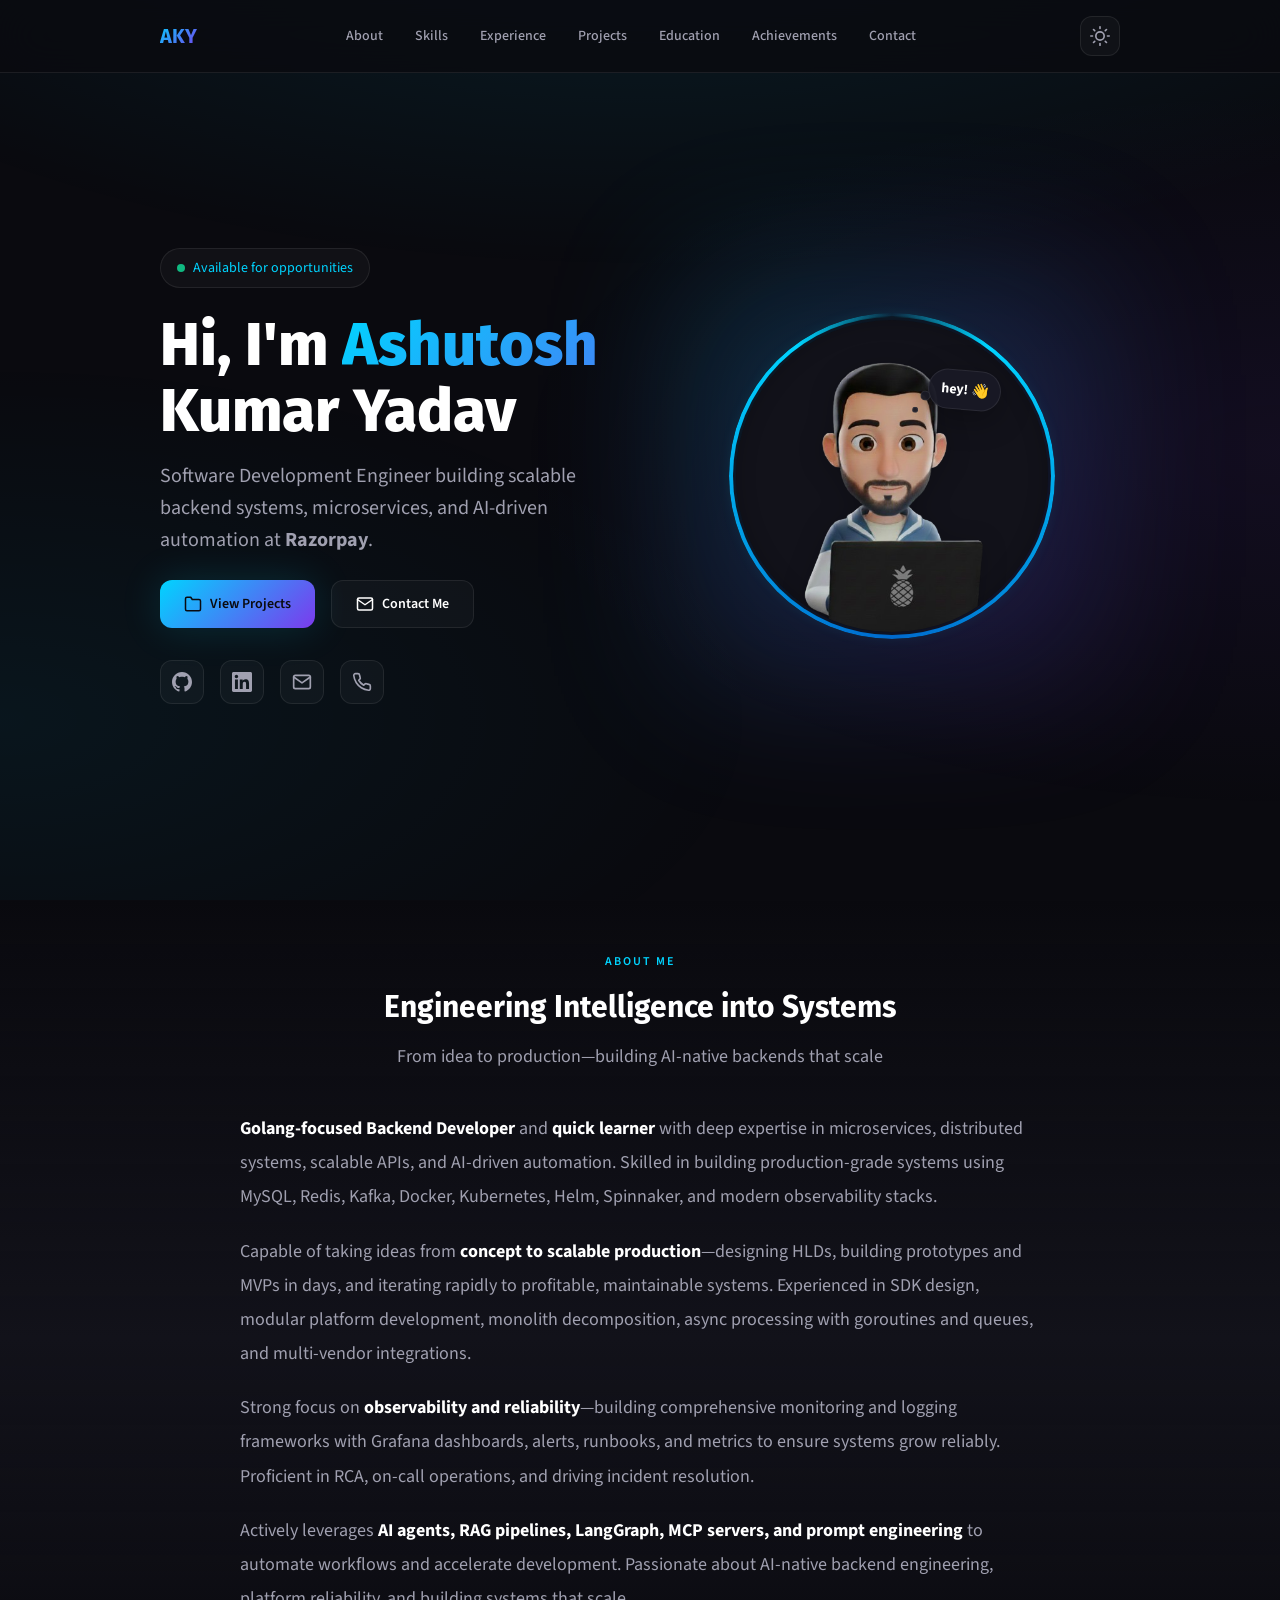
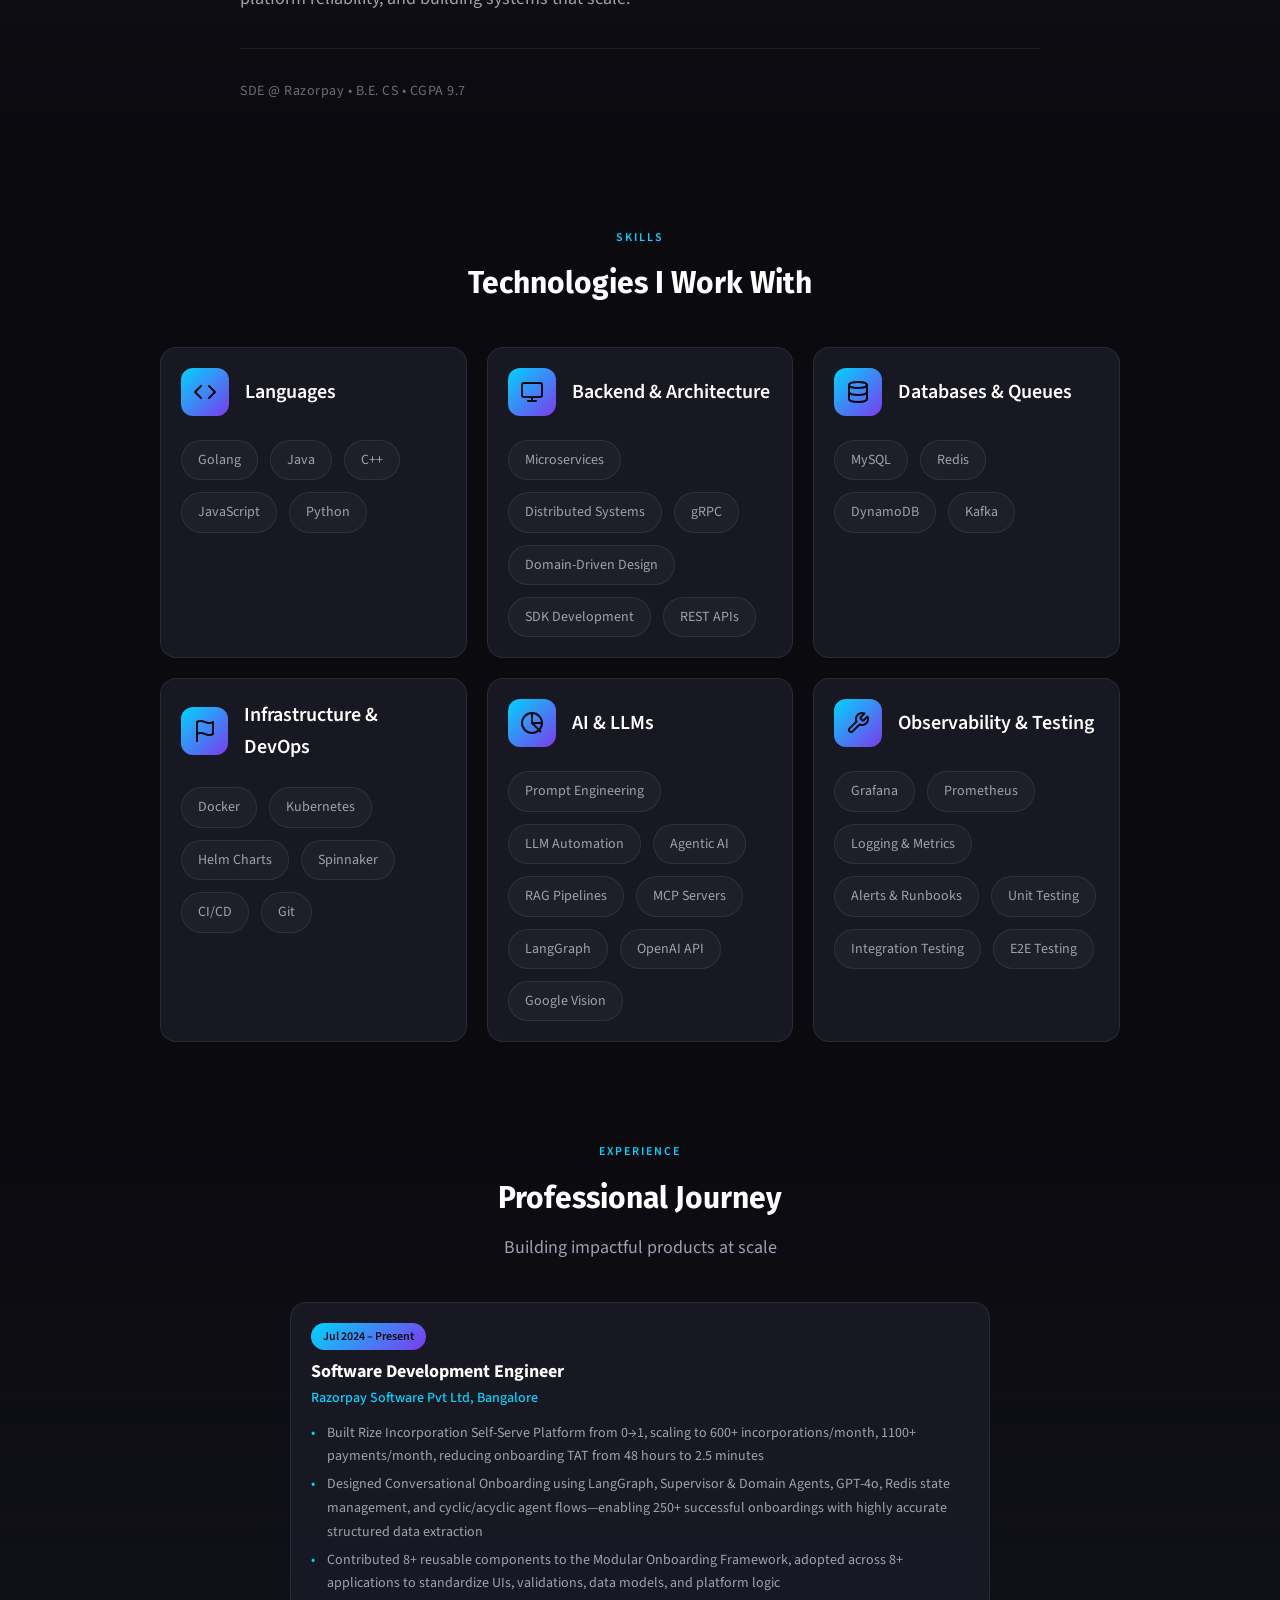
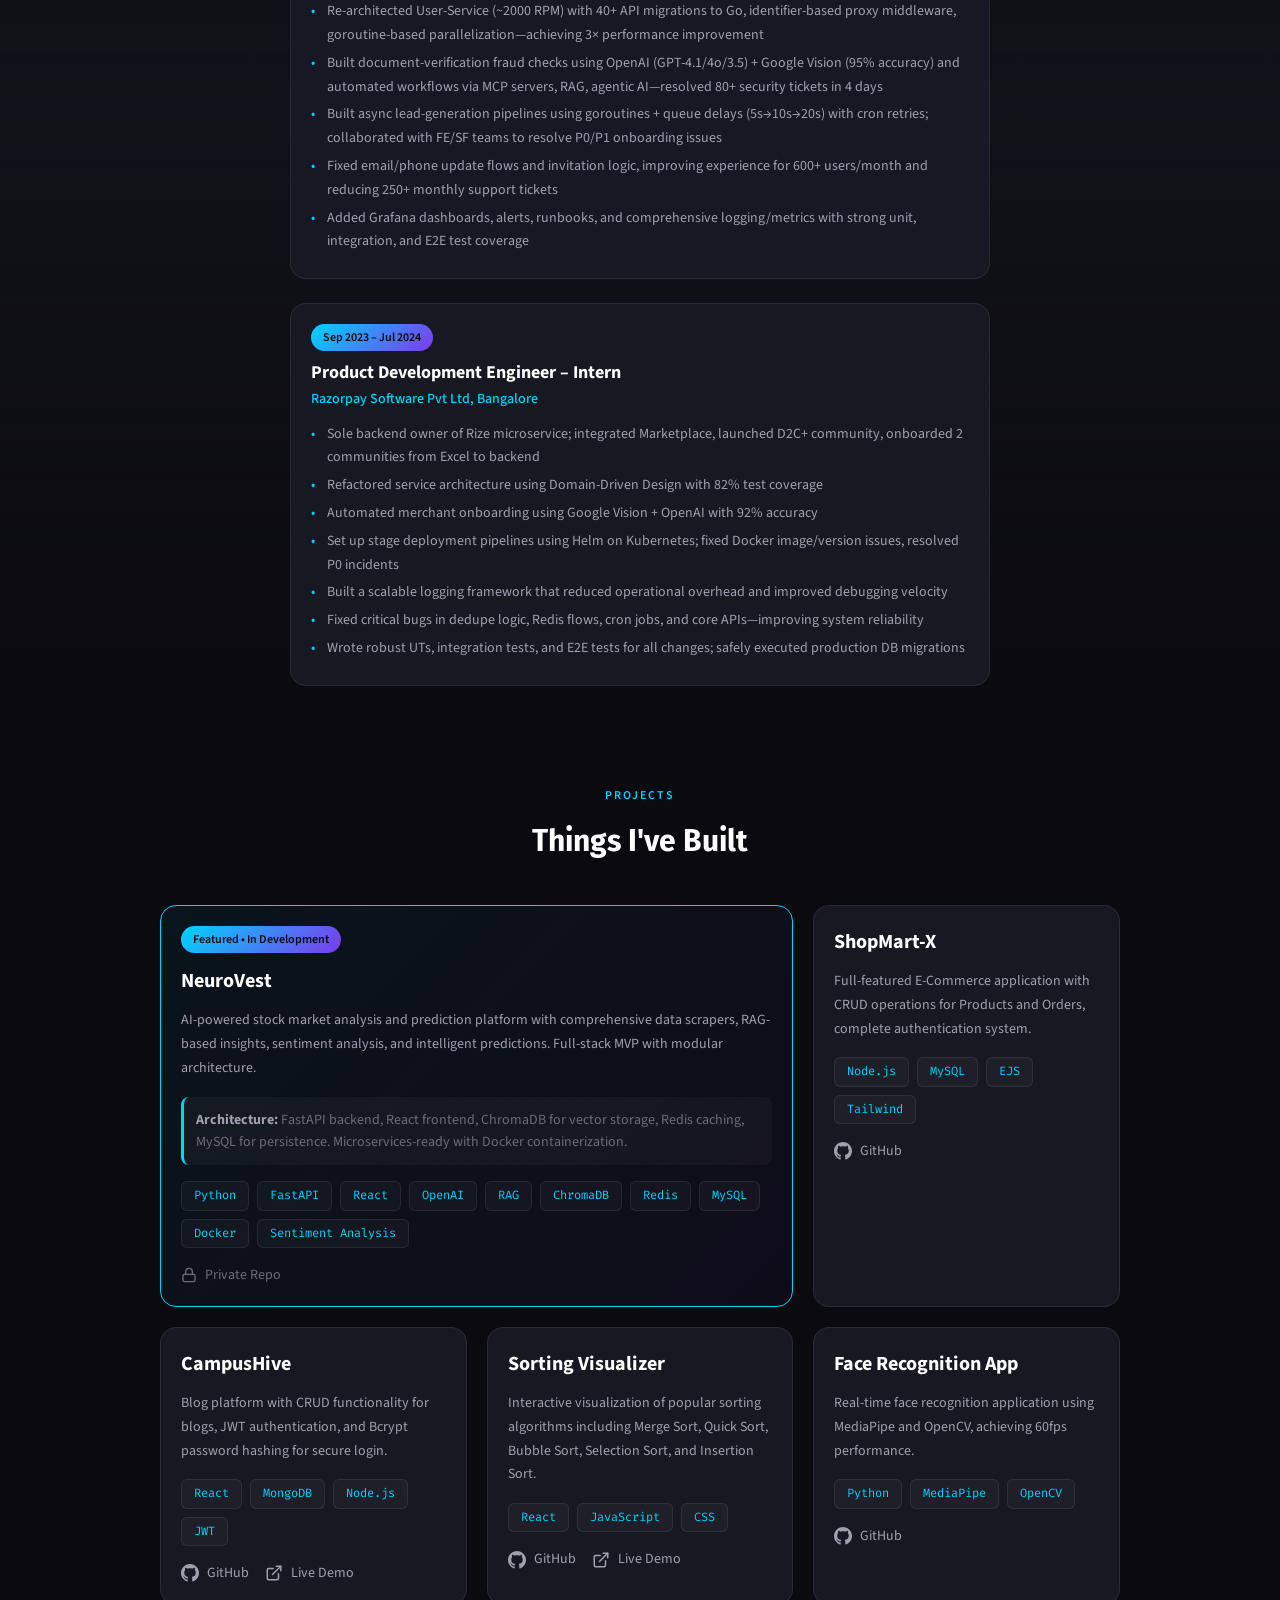
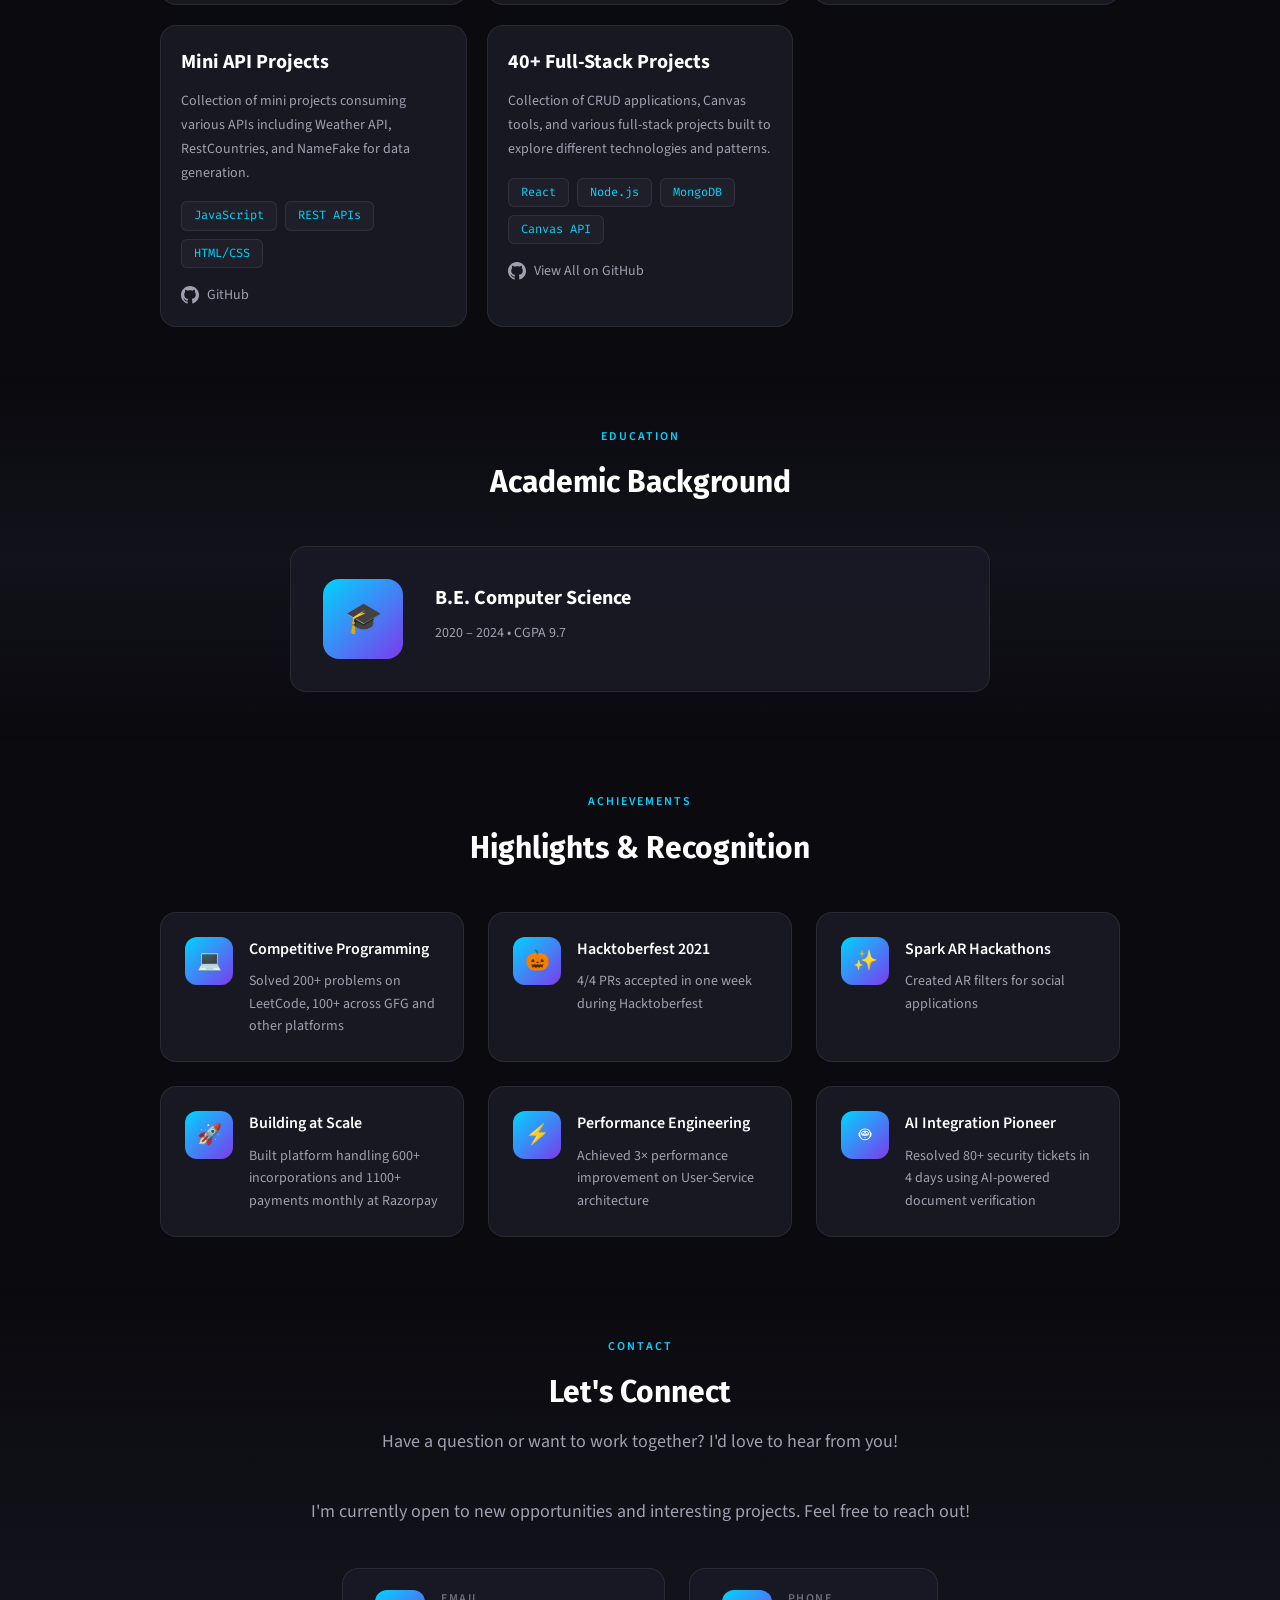
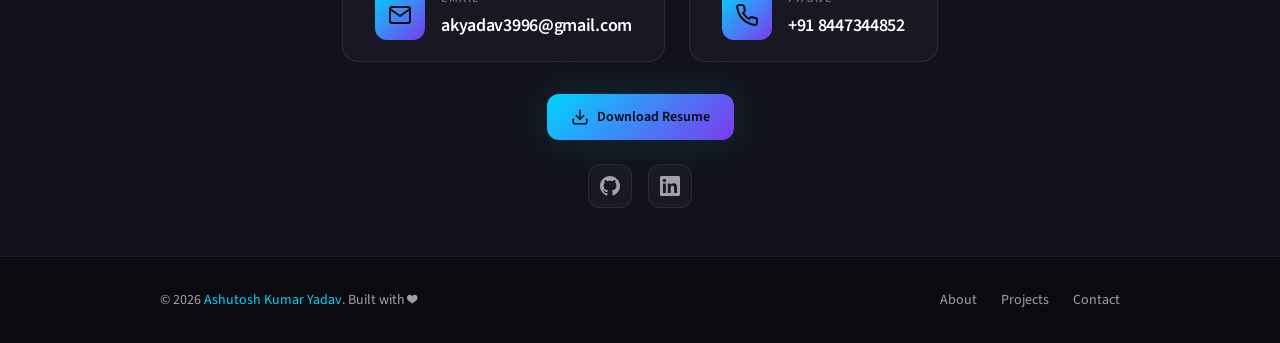
==== public/index.html @ 2adf72d9 "feat: update index.html with improved content and SEO" ====
<!DOCTYPE html>
<html lang="en">

<head>
  <!-- Google Analytics -->
  <script async src="https://www.googletagmanager.com/gtag/js?id=G-9DFD12T1WW"></script>
  <script>
    window.dataLayer = window.dataLayer || [];
    function gtag() { dataLayer.push(arguments); }
    gtag('js', new Date());
    gtag('config', 'G-9DFD12T1WW');
  </script>

  <meta charset="UTF-8">
  <meta name="viewport" content="width=device-width, initial-scale=1.0">

  <!-- Primary SEO -->
  <title>
    Ashutosh Kumar Yadav | Backend Engineer at Razorpay | Go, Distributed Systems, AI
  </title>

  <meta name="description" content="
    Ashutosh Kumar Yadav is a Backend Software Engineer at Razorpay, specializing in Go, distributed systems, Kafka,
    microservices, and AI-driven automation. View portfolio, experience, projects, and achievements.
  ">

  <meta name="author" content="Ashutosh Kumar Yadav">

  <!-- Canonical -->
  <link rel="canonical" href="https://ashutoshky.vercel.app/" />

  <!-- Open Graph -->
  <meta property="og:type" content="website">
  <meta property="og:title" content="Ashutosh Kumar Yadav | Backend Engineer at Razorpay">
  <meta property="og:description"
    content="Portfolio of Ashutosh Kumar Yadav — Backend Engineer at Razorpay working on Go, Kafka, distributed systems, and AI.">
  <meta property="og:url" content="https://ashutoshky.vercel.app/">
  <meta property="og:image" content="https://ashutoshky.vercel.app/assets/images/profile.png">

  <!-- Twitter -->
  <meta name="twitter:card" content="summary_large_image">
  <meta name="twitter:title" content="Ashutosh Kumar Yadav | Backend Engineer at Razorpay">
  <meta name="twitter:description"
    content="Go backend engineer at Razorpay building scalable distributed systems and AI-driven platforms.">
  <meta name="twitter:image" content="https://ashutoshky.vercel.app/assets/images/profile.png">

  <!-- Structured Data: Person -->
  <script type="application/ld+json">
  {
    "@context": "https://schema.org",
    "@type": "Person",
    "name": "Ashutosh Kumar Yadav",
    "url": "https://ashutoshky.vercel.app",
    "jobTitle": "Backend Software Engineer",
    "worksFor": {
      "@type": "Organization",
      "name": "Razorpay"
    },
    "sameAs": [
      "https://www.linkedin.com/in/ashutosh-kumar-yadav",
      "https://github.com/AshutoshKY"
    ]
  }
  </script>

  <!-- Fonts & Styles -->
  <link rel="preconnect" href="https://fonts.googleapis.com">
  <link rel="preconnect" href="https://fonts.gstatic.com" crossorigin>
  <link
    href="https://fonts.googleapis.com/css2?family=Fira+Sans:wght@400;500;600;700&family=Source+Sans+Pro:wght@400;600;700&family=Fira+Code&family=Inter:wght@400;500;600&family=Outfit:wght@500;600&display=swap"
    rel="stylesheet">
  <link rel="stylesheet" href="css/style.css?v=2">
</head>


<body>
  <!-- Background Effects -->
  <div class="bg-gradient-overlay"></div>
  <div class="bg-grid"></div>

  <!-- Navigation -->
  <nav class="navbar">
    <div class="container">
      <a href="#" class="nav-logo">AKY</a>
      <ul class="nav-links" id="navLinks">
        <li><a href="#about" class="nav-link">About</a></li>
        <li><a href="#skills" class="nav-link">Skills</a></li>
        <li><a href="#experience" class="nav-link">Experience</a></li>
        <li><a href="#projects" class="nav-link">Projects</a></li>
        <li><a href="#education" class="nav-link">Education</a></li>
        <li><a href="#achievements" class="nav-link">Achievements</a></li>
        <li><a href="#contact" class="nav-link">Contact</a></li>
      </ul>
      <button class="theme-toggle" id="themeToggle" aria-label="Toggle theme">
        <svg class="sun-icon" width="20" height="20" viewBox="0 0 24 24" fill="none" stroke="currentColor"
          stroke-width="2" stroke-linecap="round" stroke-linejoin="round">
          <circle cx="12" cy="12" r="5"></circle>
          <line x1="12" y1="1" x2="12" y2="3"></line>
          <line x1="12" y1="21" x2="12" y2="23"></line>
          <line x1="4.22" y1="4.22" x2="5.64" y2="5.64"></line>
          <line x1="18.36" y1="18.36" x2="19.78" y2="19.78"></line>
          <line x1="1" y1="12" x2="3" y2="12"></line>
          <line x1="21" y1="12" x2="23" y2="12"></line>
          <line x1="4.22" y1="19.78" x2="5.64" y2="18.36"></line>
          <line x1="18.36" y1="5.64" x2="19.78" y2="4.22"></line>
        </svg>
        <svg class="moon-icon" width="20" height="20" viewBox="0 0 24 24" fill="none" stroke="currentColor"
          stroke-width="2" stroke-linecap="round" stroke-linejoin="round">
          <path d="M21 12.79A9 9 0 1 1 11.21 3 7 7 0 0 0 21 12.79z"></path>
        </svg>
      </button>
      <button class="nav-toggle" id="navToggle" aria-label="Toggle navigation">
        <span></span>
        <span></span>
        <span></span>
      </button>
    </div>
  </nav>

  <!-- Hero Section -->
  <section class="hero" id="hero">
    <div class="container">
      <div class="hero-content">
        <div class="hero-badge">
          <span class="dot"></span>
          Available for opportunities
        </div>
        <h1 class="hero-title">
          Hi, I'm <span class="gradient-text">Ashutosh</span><br>
          Kumar Yadav
        </h1>
        <p class="hero-subtitle">
          Software Development Engineer building scalable backend systems, microservices, and AI-driven automation at
          <strong>Razorpay</strong>.
        </p>
        <div class="hero-buttons">
          <a href="#projects" class="btn btn-primary">
            <svg width="18" height="18" viewBox="0 0 24 24" fill="none" stroke="currentColor" stroke-width="2"
              stroke-linecap="round" stroke-linejoin="round">
              <path d="M22 19a2 2 0 0 1-2 2H4a2 2 0 0 1-2-2V5a2 2 0 0 1 2-2h5l2 3h9a2 2 0 0 1 2 2z"></path>
            </svg>
            View Projects
          </a>
          <a href="#contact" class="btn btn-secondary">
            <svg width="18" height="18" viewBox="0 0 24 24" fill="none" stroke="currentColor" stroke-width="2"
              stroke-linecap="round" stroke-linejoin="round">
              <path d="M4 4h16c1.1 0 2 .9 2 2v12c0 1.1-.9 2-2 2H4c-1.1 0-2-.9-2-2V6c0-1.1.9-2 2-2z"></path>
              <polyline points="22,6 12,13 2,6"></polyline>
            </svg>
            Contact Me
          </a>
        </div>
        <div class="hero-socials">
          <a href="https://github.com/AshutoshKY" target="_blank" rel="noopener noreferrer" class="social-link"
            aria-label="GitHub">
            <svg viewBox="0 0 24 24" fill="currentColor">
              <path
                d="M12 0c-6.626 0-12 5.373-12 12 0 5.302 3.438 9.8 8.207 11.387.599.111.793-.261.793-.577v-2.234c-3.338.726-4.033-1.416-4.033-1.416-.546-1.387-1.333-1.756-1.333-1.756-1.089-.745.083-.729.083-.729 1.205.084 1.839 1.237 1.839 1.237 1.07 1.834 2.807 1.304 3.492.997.107-.775.418-1.305.762-1.604-2.665-.305-5.467-1.334-5.467-5.931 0-1.311.469-2.381 1.236-3.221-.124-.303-.535-1.524.117-3.176 0 0 1.008-.322 3.301 1.23.957-.266 1.983-.399 3.003-.404 1.02.005 2.047.138 3.006.404 2.291-1.552 3.297-1.23 3.297-1.23.653 1.653.242 2.874.118 3.176.77.84 1.235 1.911 1.235 3.221 0 4.609-2.807 5.624-5.479 5.921.43.372.823 1.102.823 2.222v3.293c0 .319.192.694.801.576 4.765-1.589 8.199-6.086 8.199-11.386 0-6.627-5.373-12-12-12z" />
            </svg>
          </a>
          <a href="https://linkedin.com/in/ashutosh-kumar-yadav" target="_blank" rel="noopener noreferrer"
            class="social-link" aria-label="LinkedIn">
            <svg viewBox="0 0 24 24" fill="currentColor">
              <path
                d="M20.447 20.452h-3.554v-5.569c0-1.328-.027-3.037-1.852-3.037-1.853 0-2.136 1.445-2.136 2.939v5.667H9.351V9h3.414v1.561h.046c.477-.9 1.637-1.85 3.37-1.85 3.601 0 4.267 2.37 4.267 5.455v6.286zM5.337 7.433c-1.144 0-2.063-.926-2.063-2.065 0-1.138.92-2.063 2.063-2.063 1.14 0 2.064.925 2.064 2.063 0 1.139-.925 2.065-2.064 2.065zm1.782 13.019H3.555V9h3.564v11.452zM22.225 0H1.771C.792 0 0 .774 0 1.729v20.542C0 23.227.792 24 1.771 24h20.451C23.2 24 24 23.227 24 22.271V1.729C24 .774 23.2 0 22.222 0h.003z" />
            </svg>
          </a>
          <a href="mailto:akyadav3996@gmail.com" class="social-link" aria-label="Email">
            <svg viewBox="0 0 24 24" fill="none" stroke="currentColor" stroke-width="2" stroke-linecap="round"
              stroke-linejoin="round">
              <path d="M4 4h16c1.1 0 2 .9 2 2v12c0 1.1-.9 2-2 2H4c-1.1 0-2-.9-2-2V6c0-1.1.9-2 2-2z"></path>
              <polyline points="22,6 12,13 2,6"></polyline>
            </svg>
          </a>
          <a href="tel:+918447344852" class="social-link" aria-label="Phone">
            <svg viewBox="0 0 24 24" fill="none" stroke="currentColor" stroke-width="2" stroke-linecap="round"
              stroke-linejoin="round">
              <path
                d="M22 16.92v3a2 2 0 0 1-2.18 2 19.79 19.79 0 0 1-8.63-3.07 19.5 19.5 0 0 1-6-6 19.79 19.79 0 0 1-3.07-8.67A2 2 0 0 1 4.11 2h3a2 2 0 0 1 2 1.72 12.84 12.84 0 0 0 .7 2.81 2 2 0 0 1-.45 2.11L8.09 9.91a16 16 0 0 0 6 6l1.27-1.27a2 2 0 0 1 2.11-.45 12.84 12.84 0 0 0 2.81.7A2 2 0 0 1 22 16.92z">
              </path>
            </svg>
          </a>
        </div>
      </div>
      <div class="hero-visual">
        <div class="hero-blob"></div>
        <div class="hero-image-wrapper" id="heroOrbit">
          <div class="hero-image">
            <div class="speech-bubble">hey! 👋</div>
            <img src="assets/images/profile.png" alt="Ashutosh Kumar Yadav - Backend Software Engineer at Razorpay"
              class="profile-img">

          </div>
          <!-- Orbit objects spawned by JS -->
        </div>
      </div>
    </div>
    </div>
  </section>

  <!-- About Section -->
  <section class="about" id="about">
    <div class="container">
      <div class="section-header reveal">
        <span class="section-label">About Me</span>
        <h2 class="section-title">Engineering Intelligence into Systems</h2>
        <p class="section-subtitle">From idea to production—building AI-native backends that scale</p>
      </div>
      <div class="about-content-full reveal">
        <div class="about-text">
          <p>
            <strong>Golang-focused Backend Developer</strong> and <strong>quick learner</strong> with deep expertise in
            microservices, distributed systems, scalable APIs, and AI-driven automation. Skilled in building
            production-grade systems using MySQL, Redis, Kafka, Docker, Kubernetes, Helm, Spinnaker, and modern
            observability stacks.
          </p>
          <p>
            Capable of taking ideas from <strong>concept to scalable production</strong>—designing HLDs, building
            prototypes and MVPs in days, and iterating rapidly to profitable, maintainable systems. Experienced in SDK
            design, modular platform development, monolith decomposition, async processing with goroutines and queues,
            and multi-vendor integrations.
          </p>
          <p>
            Strong focus on <strong>observability and reliability</strong>—building comprehensive monitoring and logging
            frameworks with Grafana dashboards, alerts, runbooks, and metrics to ensure systems grow reliably.
            Proficient in RCA, on-call operations, and driving incident resolution.
          </p>
          <p>
            Actively leverages <strong>AI agents, RAG pipelines, LangGraph, MCP servers, and prompt engineering</strong>
            to automate workflows and accelerate development. Passionate about AI-native backend engineering, platform
            reliability, and building systems that scale.
          </p>
          <p class="about-meta">
            <span>SDE @ Razorpay • B.E. CS • CGPA 9.7</span>
          </p>
        </div>
      </div>
    </div>
  </section>

  <!-- Skills Section -->
  <section class="skills" id="skills">
    <div class="container">
      <div class="section-header reveal">
        <span class="section-label">Skills</span>
        <h2 class="section-title">Technologies I Work With</h2>
      </div>
      <div class="skills-grid">
        <div class="skill-category reveal">
          <div class="skill-category-header">
            <div class="skill-category-icon">
              <svg viewBox="0 0 24 24" fill="none" stroke="currentColor" stroke-width="2" stroke-linecap="round"
                stroke-linejoin="round">
                <polyline points="16 18 22 12 16 6"></polyline>
                <polyline points="8 6 2 12 8 18"></polyline>
              </svg>
            </div>
            <h3 class="skill-category-title">Languages</h3>
          </div>
          <div class="skill-tags">
            <span class="skill-tag">Golang</span>
            <span class="skill-tag">Java</span>
            <span class="skill-tag">C++</span>
            <span class="skill-tag">JavaScript</span>
            <span class="skill-tag">Python</span>
          </div>
        </div>

        <div class="skill-category reveal">
          <div class="skill-category-header">
            <div class="skill-category-icon">
              <svg viewBox="0 0 24 24" fill="none" stroke="currentColor" stroke-width="2" stroke-linecap="round"
                stroke-linejoin="round">
                <rect x="2" y="3" width="20" height="14" rx="2" ry="2"></rect>
                <line x1="8" y1="21" x2="16" y2="21"></line>
                <line x1="12" y1="17" x2="12" y2="21"></line>
              </svg>
            </div>
            <h3 class="skill-category-title">Backend & Architecture</h3>
          </div>
          <div class="skill-tags">
            <span class="skill-tag">Microservices</span>
            <span class="skill-tag">Distributed Systems</span>
            <span class="skill-tag">gRPC</span>
            <span class="skill-tag">Domain-Driven Design</span>
            <span class="skill-tag">SDK Development</span>
            <span class="skill-tag">REST APIs</span>
          </div>
        </div>

        <div class="skill-category reveal">
          <div class="skill-category-header">
            <div class="skill-category-icon">
              <svg viewBox="0 0 24 24" fill="none" stroke="currentColor" stroke-width="2" stroke-linecap="round"
                stroke-linejoin="round">
                <ellipse cx="12" cy="5" rx="9" ry="3"></ellipse>
                <path d="M21 12c0 1.66-4 3-9 3s-9-1.34-9-3"></path>
                <path d="M3 5v14c0 1.66 4 3 9 3s9-1.34 9-3V5"></path>
              </svg>
            </div>
            <h3 class="skill-category-title">Databases & Queues</h3>
          </div>
          <div class="skill-tags">
            <span class="skill-tag">MySQL</span>
            <span class="skill-tag">Redis</span>
            <span class="skill-tag">DynamoDB</span>
            <span class="skill-tag">Kafka</span>
          </div>
        </div>

        <div class="skill-category reveal">
          <div class="skill-category-header">
            <div class="skill-category-icon">
              <svg viewBox="0 0 24 24" fill="none" stroke="currentColor" stroke-width="2" stroke-linecap="round"
                stroke-linejoin="round">
                <path d="M4 15s1-1 4-1 5 2 8 2 4-1 4-1V3s-1 1-4 1-5-2-8-2-4 1-4 1z"></path>
                <line x1="4" y1="22" x2="4" y2="15"></line>
              </svg>
            </div>
            <h3 class="skill-category-title">Infrastructure & DevOps</h3>
          </div>
          <div class="skill-tags">
            <span class="skill-tag">Docker</span>
            <span class="skill-tag">Kubernetes</span>
            <span class="skill-tag">Helm Charts</span>
            <span class="skill-tag">Spinnaker</span>
            <span class="skill-tag">CI/CD</span>
            <span class="skill-tag">Git</span>
          </div>
        </div>

        <div class="skill-category reveal">
          <div class="skill-category-header">
            <div class="skill-category-icon">
              <svg viewBox="0 0 24 24" fill="none" stroke="currentColor" stroke-width="2" stroke-linecap="round"
                stroke-linejoin="round">
                <path d="M12 2a10 10 0 1 0 10 10H12V2z"></path>
                <path d="M12 2a10 10 0 0 1 10 10"></path>
                <path d="M12 12l8.5 8.5"></path>
              </svg>
            </div>
            <h3 class="skill-category-title">AI & LLMs</h3>
          </div>
          <div class="skill-tags">
            <span class="skill-tag">Prompt Engineering</span>
            <span class="skill-tag">LLM Automation</span>
            <span class="skill-tag">Agentic AI</span>
            <span class="skill-tag">RAG Pipelines</span>
            <span class="skill-tag">MCP Servers</span>
            <span class="skill-tag">LangGraph</span>
            <span class="skill-tag">OpenAI API</span>
            <span class="skill-tag">Google Vision</span>
          </div>
        </div>

        <div class="skill-category reveal">
          <div class="skill-category-header">
            <div class="skill-category-icon">
              <svg viewBox="0 0 24 24" fill="none" stroke="currentColor" stroke-width="2" stroke-linecap="round"
                stroke-linejoin="round">
                <path
                  d="M14.7 6.3a1 1 0 0 0 0 1.4l1.6 1.6a1 1 0 0 0 1.4 0l3.77-3.77a6 6 0 0 1-7.94 7.94l-6.91 6.91a2.12 2.12 0 0 1-3-3l6.91-6.91a6 6 0 0 1 7.94-7.94l-3.76 3.76z">
                </path>
              </svg>
            </div>
            <h3 class="skill-category-title">Observability & Testing</h3>
          </div>
          <div class="skill-tags">
            <span class="skill-tag">Grafana</span>
            <span class="skill-tag">Prometheus</span>
            <span class="skill-tag">Logging & Metrics</span>
            <span class="skill-tag">Alerts & Runbooks</span>
            <span class="skill-tag">Unit Testing</span>
            <span class="skill-tag">Integration Testing</span>
            <span class="skill-tag">E2E Testing</span>
          </div>
        </div>
      </div>
    </div>
  </section>

  <!-- Experience Section -->
  <section class="experience" id="experience">
    <div class="container">
      <div class="section-header reveal">
        <span class="section-label">Experience</span>
        <h2 class="section-title">Professional Journey</h2>
        <p class="section-subtitle">Building impactful products at scale</p>
      </div>
      <div class="timeline">
        <div class="timeline-item reveal-left">
          <div class="timeline-dot"></div>
          <div class="timeline-content">
            <span class="timeline-date">Jul 2024 – Present</span>
            <h3 class="timeline-title">Software Development Engineer</h3>
            <p class="timeline-company">Razorpay Software Pvt Ltd, Bangalore</p>
            <div class="timeline-description">
              <ul>
                <li>Built Rize Incorporation Self-Serve Platform from 0→1, scaling to 600+ incorporations/month, 1100+
                  payments/month, reducing onboarding TAT from 48 hours to 2.5 minutes</li>
                <li>Designed Conversational Onboarding using LangGraph, Supervisor & Domain Agents, GPT-4o, Redis state
                  management, and cyclic/acyclic agent flows—enabling 250+ successful onboardings with highly accurate
                  structured data extraction</li>
                <li>Contributed 8+ reusable components to the Modular Onboarding Framework, adopted across 8+
                  applications to standardize UIs, validations, data models, and platform logic</li>
                <li>Re-architected User-Service (~2000 RPM) with 40+ API migrations to Go, identifier-based proxy
                  middleware, goroutine-based parallelization—achieving 3× performance improvement</li>
                <li>Built document-verification fraud checks using OpenAI (GPT-4.1/4o/3.5) + Google Vision (95%
                  accuracy) and automated workflows via MCP servers, RAG, agentic AI—resolved 80+ security tickets in 4
                  days</li>
                <li>Built async lead-generation pipelines using goroutines + queue delays (5s→10s→20s) with cron
                  retries; collaborated with FE/SF teams to resolve P0/P1 onboarding issues</li>
                <li>Fixed email/phone update flows and invitation logic, improving experience for 600+ users/month and
                  reducing 250+ monthly support tickets</li>
                <li>Added Grafana dashboards, alerts, runbooks, and comprehensive logging/metrics with strong unit,
                  integration, and E2E test coverage</li>
              </ul>
            </div>
          </div>
        </div>

        <div class="timeline-item reveal-right">
          <div class="timeline-dot"></div>
          <div class="timeline-content">
            <span class="timeline-date">Sep 2023 – Jul 2024</span>
            <h3 class="timeline-title">Product Development Engineer – Intern</h3>
            <p class="timeline-company">Razorpay Software Pvt Ltd, Bangalore</p>
            <div class="timeline-description">
              <ul>
                <li>Sole backend owner of Rize microservice; integrated Marketplace, launched D2C+ community, onboarded
                  2 communities from Excel to backend</li>
                <li>Refactored service architecture using Domain-Driven Design with 82% test coverage</li>
                <li>Automated merchant onboarding using Google Vision + OpenAI with 92% accuracy</li>
                <li>Set up stage deployment pipelines using Helm on Kubernetes; fixed Docker image/version issues,
                  resolved P0 incidents</li>
                <li>Built a scalable logging framework that reduced operational overhead and improved debugging velocity
                </li>
                <li>Fixed critical bugs in dedupe logic, Redis flows, cron jobs, and core APIs—improving system
                  reliability</li>
                <li>Wrote robust UTs, integration tests, and E2E tests for all changes; safely executed production DB
                  migrations</li>
              </ul>
            </div>
          </div>
        </div>
      </div>
    </div>
  </section>

  <!-- Projects Section -->
  <section class="projects" id="projects">
    <div class="container">
      <div class="section-header reveal">
        <span class="section-label">Projects</span>
        <h2 class="section-title">Things I've Built</h2>
      </div>
      <div class="projects-grid">
        <!-- Featured Project: NeuroVest -->
        <div class="project-card featured reveal">

          <div class="project-body">
            <div class="project-badge">Featured • In Development</div>
            <h3 class="project-title">NeuroVest</h3>
            <p class="project-description">
              AI-powered stock market analysis and prediction platform with comprehensive data scrapers, RAG-based
              insights, sentiment analysis, and intelligent predictions. Full-stack MVP with modular architecture.
            </p>
            <div class="project-architecture">
              <strong>Architecture:</strong> FastAPI backend, React frontend, ChromaDB for vector storage, Redis
              caching, MySQL for persistence. Microservices-ready with Docker containerization.
            </div>
            <div class="project-tech">
              <span class="tech-tag">Python</span>
              <span class="tech-tag">FastAPI</span>
              <span class="tech-tag">React</span>
              <span class="tech-tag">OpenAI</span>
              <span class="tech-tag">RAG</span>
              <span class="tech-tag">ChromaDB</span>
              <span class="tech-tag">Redis</span>
              <span class="tech-tag">MySQL</span>
              <span class="tech-tag">Docker</span>
              <span class="tech-tag">Sentiment Analysis</span>
            </div>
            <div class="project-links">
              <span class="project-link private">
                <svg viewBox="0 0 24 24" fill="none" stroke="currentColor" stroke-width="2" stroke-linecap="round"
                  stroke-linejoin="round">
                  <rect x="3" y="11" width="18" height="11" rx="2" ry="2"></rect>
                  <path d="M7 11V7a5 5 0 0 1 10 0v4"></path>
                </svg>
                Private Repo
              </span>
            </div>
          </div>
        </div>

        <div class="project-card reveal">

          <div class="project-body">
            <h3 class="project-title">ShopMart-X</h3>
            <p class="project-description">
              Full-featured E-Commerce application with CRUD operations for Products and Orders, complete authentication
              system.
            </p>
            <div class="project-tech">
              <span class="tech-tag">Node.js</span>
              <span class="tech-tag">MySQL</span>
              <span class="tech-tag">EJS</span>
              <span class="tech-tag">Tailwind</span>
            </div>
            <div class="project-links">
              <a href="https://github.com/AshutoshKY" target="_blank" rel="noopener noreferrer" class="project-link">
                <svg viewBox="0 0 24 24" fill="currentColor">
                  <path
                    d="M12 0c-6.626 0-12 5.373-12 12 0 5.302 3.438 9.8 8.207 11.387.599.111.793-.261.793-.577v-2.234c-3.338.726-4.033-1.416-4.033-1.416-.546-1.387-1.333-1.756-1.333-1.756-1.089-.745.083-.729.083-.729 1.205.084 1.839 1.237 1.839 1.237 1.07 1.834 2.807 1.304 3.492.997.107-.775.418-1.305.762-1.604-2.665-.305-5.467-1.334-5.467-5.931 0-1.311.469-2.381 1.236-3.221-.124-.303-.535-1.524.117-3.176 0 0 1.008-.322 3.301 1.23.957-.266 1.983-.399 3.003-.404 1.02.005 2.047.138 3.006.404 2.291-1.552 3.297-1.23 3.297-1.23.653 1.653.242 2.874.118 3.176.77.84 1.235 1.911 1.235 3.221 0 4.609-2.807 5.624-5.479 5.921.43.372.823 1.102.823 2.222v3.293c0 .319.192.694.801.576 4.765-1.589 8.199-6.086 8.199-11.386 0-6.627-5.373-12-12-12z" />
                </svg>
                GitHub
              </a>
            </div>
          </div>
        </div>

        <div class="project-card reveal">

          <div class="project-body">
            <h3 class="project-title">CampusHive</h3>
            <p class="project-description">
              Blog platform with CRUD functionality for blogs, JWT authentication, and Bcrypt password hashing for
              secure login.
            </p>
            <div class="project-tech">
              <span class="tech-tag">React</span>
              <span class="tech-tag">MongoDB</span>
              <span class="tech-tag">Node.js</span>
              <span class="tech-tag">JWT</span>
            </div>
            <div class="project-links">
              <a href="https://github.com/AshutoshKY" target="_blank" rel="noopener noreferrer" class="project-link">
                <svg viewBox="0 0 24 24" fill="currentColor">
                  <path
                    d="M12 0c-6.626 0-12 5.373-12 12 0 5.302 3.438 9.8 8.207 11.387.599.111.793-.261.793-.577v-2.234c-3.338.726-4.033-1.416-4.033-1.416-.546-1.387-1.333-1.756-1.333-1.756-1.089-.745.083-.729.083-.729 1.205.084 1.839 1.237 1.839 1.237 1.07 1.834 2.807 1.304 3.492.997.107-.775.418-1.305.762-1.604-2.665-.305-5.467-1.334-5.467-5.931 0-1.311.469-2.381 1.236-3.221-.124-.303-.535-1.524.117-3.176 0 0 1.008-.322 3.301 1.23.957-.266 1.983-.399 3.003-.404 1.02.005 2.047.138 3.006.404 2.291-1.552 3.297-1.23 3.297-1.23.653 1.653.242 2.874.118 3.176.77.84 1.235 1.911 1.235 3.221 0 4.609-2.807 5.624-5.479 5.921.43.372.823 1.102.823 2.222v3.293c0 .319.192.694.801.576 4.765-1.589 8.199-6.086 8.199-11.386 0-6.627-5.373-12-12-12z" />
                </svg>
                GitHub
              </a>
              <a href="#" class="project-link">
                <svg viewBox="0 0 24 24" fill="none" stroke="currentColor" stroke-width="2" stroke-linecap="round"
                  stroke-linejoin="round">
                  <path d="M18 13v6a2 2 0 0 1-2 2H5a2 2 0 0 1-2-2V8a2 2 0 0 1 2-2h6"></path>
                  <polyline points="15 3 21 3 21 9"></polyline>
                  <line x1="10" y1="14" x2="21" y2="3"></line>
                </svg>
                Live Demo
              </a>
            </div>
          </div>
        </div>

        <div class="project-card reveal">

          <div class="project-body">
            <h3 class="project-title">Sorting Visualizer</h3>
            <p class="project-description">
              Interactive visualization of popular sorting algorithms including Merge Sort, Quick Sort, Bubble Sort,
              Selection Sort, and Insertion Sort.
            </p>
            <div class="project-tech">
              <span class="tech-tag">React</span>
              <span class="tech-tag">JavaScript</span>
              <span class="tech-tag">CSS</span>
            </div>
            <div class="project-links">
              <a href="https://github.com/AshutoshKY" target="_blank" rel="noopener noreferrer" class="project-link">
                <svg viewBox="0 0 24 24" fill="currentColor">
                  <path
                    d="M12 0c-6.626 0-12 5.373-12 12 0 5.302 3.438 9.8 8.207 11.387.599.111.793-.261.793-.577v-2.234c-3.338.726-4.033-1.416-4.033-1.416-.546-1.387-1.333-1.756-1.333-1.756-1.089-.745.083-.729.083-.729 1.205.084 1.839 1.237 1.839 1.237 1.07 1.834 2.807 1.304 3.492.997.107-.775.418-1.305.762-1.604-2.665-.305-5.467-1.334-5.467-5.931 0-1.311.469-2.381 1.236-3.221-.124-.303-.535-1.524.117-3.176 0 0 1.008-.322 3.301 1.23.957-.266 1.983-.399 3.003-.404 1.02.005 2.047.138 3.006.404 2.291-1.552 3.297-1.23 3.297-1.23.653 1.653.242 2.874.118 3.176.77.84 1.235 1.911 1.235 3.221 0 4.609-2.807 5.624-5.479 5.921.43.372.823 1.102.823 2.222v3.293c0 .319.192.694.801.576 4.765-1.589 8.199-6.086 8.199-11.386 0-6.627-5.373-12-12-12z" />
                </svg>
                GitHub
              </a>
              <a href="#" class="project-link">
                <svg viewBox="0 0 24 24" fill="none" stroke="currentColor" stroke-width="2" stroke-linecap="round"
                  stroke-linejoin="round">
                  <path d="M18 13v6a2 2 0 0 1-2 2H5a2 2 0 0 1-2-2V8a2 2 0 0 1 2-2h6"></path>
                  <polyline points="15 3 21 3 21 9"></polyline>
                  <line x1="10" y1="14" x2="21" y2="3"></line>
                </svg>
                Live Demo
              </a>
            </div>
          </div>
        </div>

        <div class="project-card reveal">

          <div class="project-body">
            <h3 class="project-title">Face Recognition App</h3>
            <p class="project-description">
              Real-time face recognition application using MediaPipe and OpenCV, achieving 60fps performance.
            </p>
            <div class="project-tech">
              <span class="tech-tag">Python</span>
              <span class="tech-tag">MediaPipe</span>
              <span class="tech-tag">OpenCV</span>
            </div>
            <div class="project-links">
              <a href="https://github.com/AshutoshKY" target="_blank" rel="noopener noreferrer" class="project-link">
                <svg viewBox="0 0 24 24" fill="currentColor">
                  <path
                    d="M12 0c-6.626 0-12 5.373-12 12 0 5.302 3.438 9.8 8.207 11.387.599.111.793-.261.793-.577v-2.234c-3.338.726-4.033-1.416-4.033-1.416-.546-1.387-1.333-1.756-1.333-1.756-1.089-.745.083-.729.083-.729 1.205.084 1.839 1.237 1.839 1.237 1.07 1.834 2.807 1.304 3.492.997.107-.775.418-1.305.762-1.604-2.665-.305-5.467-1.334-5.467-5.931 0-1.311.469-2.381 1.236-3.221-.124-.303-.535-1.524.117-3.176 0 0 1.008-.322 3.301 1.23.957-.266 1.983-.399 3.003-.404 1.02.005 2.047.138 3.006.404 2.291-1.552 3.297-1.23 3.297-1.23.653 1.653.242 2.874.118 3.176.77.84 1.235 1.911 1.235 3.221 0 4.609-2.807 5.624-5.479 5.921.43.372.823 1.102.823 2.222v3.293c0 .319.192.694.801.576 4.765-1.589 8.199-6.086 8.199-11.386 0-6.627-5.373-12-12-12z" />
                </svg>
                GitHub
              </a>
            </div>
          </div>
        </div>

        <div class="project-card reveal">

          <div class="project-body">
            <h3 class="project-title">Mini API Projects</h3>
            <p class="project-description">
              Collection of mini projects consuming various APIs including Weather API, RestCountries, and NameFake for
              data generation.
            </p>
            <div class="project-tech">
              <span class="tech-tag">JavaScript</span>
              <span class="tech-tag">REST APIs</span>
              <span class="tech-tag">HTML/CSS</span>
            </div>
            <div class="project-links">
              <a href="https://github.com/AshutoshKY" target="_blank" rel="noopener noreferrer" class="project-link">
                <svg viewBox="0 0 24 24" fill="currentColor">
                  <path
                    d="M12 0c-6.626 0-12 5.373-12 12 0 5.302 3.438 9.8 8.207 11.387.599.111.793-.261.793-.577v-2.234c-3.338.726-4.033-1.416-4.033-1.416-.546-1.387-1.333-1.756-1.333-1.756-1.089-.745.083-.729.083-.729 1.205.084 1.839 1.237 1.839 1.237 1.07 1.834 2.807 1.304 3.492.997.107-.775.418-1.305.762-1.604-2.665-.305-5.467-1.334-5.467-5.931 0-1.311.469-2.381 1.236-3.221-.124-.303-.535-1.524.117-3.176 0 0 1.008-.322 3.301 1.23.957-.266 1.983-.399 3.003-.404 1.02.005 2.047.138 3.006.404 2.291-1.552 3.297-1.23 3.297-1.23.653 1.653.242 2.874.118 3.176.77.84 1.235 1.911 1.235 3.221 0 4.609-2.807 5.624-5.479 5.921.43.372.823 1.102.823 2.222v3.293c0 .319.192.694.801.576 4.765-1.589 8.199-6.086 8.199-11.386 0-6.627-5.373-12-12-12z" />
                </svg>
                GitHub
              </a>
            </div>
          </div>
        </div>

        <div class="project-card reveal">

          <div class="project-body">
            <h3 class="project-title">40+ Full-Stack Projects</h3>
            <p class="project-description">
              Collection of CRUD applications, Canvas tools, and various full-stack projects built to explore different
              technologies and patterns.
            </p>
            <div class="project-tech">
              <span class="tech-tag">React</span>
              <span class="tech-tag">Node.js</span>
              <span class="tech-tag">MongoDB</span>
              <span class="tech-tag">Canvas API</span>
            </div>
            <div class="project-links">
              <a href="https://github.com/AshutoshKY" target="_blank" rel="noopener noreferrer" class="project-link">
                <svg viewBox="0 0 24 24" fill="currentColor">
                  <path
                    d="M12 0c-6.626 0-12 5.373-12 12 0 5.302 3.438 9.8 8.207 11.387.599.111.793-.261.793-.577v-2.234c-3.338.726-4.033-1.416-4.033-1.416-.546-1.387-1.333-1.756-1.333-1.756-1.089-.745.083-.729.083-.729 1.205.084 1.839 1.237 1.839 1.237 1.07 1.834 2.807 1.304 3.492.997.107-.775.418-1.305.762-1.604-2.665-.305-5.467-1.334-5.467-5.931 0-1.311.469-2.381 1.236-3.221-.124-.303-.535-1.524.117-3.176 0 0 1.008-.322 3.301 1.23.957-.266 1.983-.399 3.003-.404 1.02.005 2.047.138 3.006.404 2.291-1.552 3.297-1.23 3.297-1.23.653 1.653.242 2.874.118 3.176.77.84 1.235 1.911 1.235 3.221 0 4.609-2.807 5.624-5.479 5.921.43.372.823 1.102.823 2.222v3.293c0 .319.192.694.801.576 4.765-1.589 8.199-6.086 8.199-11.386 0-6.627-5.373-12-12-12z" />
                </svg>
                View All on GitHub
              </a>
            </div>
          </div>
        </div>
      </div>
    </div>
  </section>

  <!-- Education Section -->
  <section class="education" id="education">
    <div class="container">
      <div class="section-header reveal">
        <span class="section-label">Education</span>
        <h2 class="section-title">Academic Background</h2>
      </div>
      <div class="education-card reveal-scale">
        <div class="education-icon">🎓</div>
        <div class="education-content">
          <h3>B.E. Computer Science</h3>
          <p class="duration">2020 – 2024 • CGPA 9.7</p>
        </div>
      </div>
    </div>
  </section>

  <!-- Achievements Section -->
  <section class="achievements" id="achievements">
    <div class="container">
      <div class="section-header reveal">
        <span class="section-label">Achievements</span>
        <h2 class="section-title">Highlights & Recognition</h2>
      </div>
      <div class="achievements-grid">
        <div class="achievement-card reveal">
          <div class="achievement-icon">💻</div>
          <div class="achievement-content">
            <h4>Competitive Programming</h4>
            <p>Solved 200+ problems on LeetCode, 100+ across GFG and other platforms</p>
          </div>
        </div>

        <div class="achievement-card reveal">
          <div class="achievement-icon">🎃</div>
          <div class="achievement-content">
            <h4>Hacktoberfest 2021</h4>
            <p>4/4 PRs accepted in one week during Hacktoberfest</p>
          </div>
        </div>

        <div class="achievement-card reveal">
          <div class="achievement-icon">✨</div>
          <div class="achievement-content">
            <h4>Spark AR Hackathons</h4>
            <p>Created AR filters for social applications</p>
          </div>
        </div>

        <div class="achievement-card reveal">
          <div class="achievement-icon">🚀</div>
          <div class="achievement-content">
            <h4>Building at Scale</h4>
            <p>Built platform handling 600+ incorporations and 1100+ payments monthly at Razorpay</p>
          </div>
        </div>

        <div class="achievement-card reveal">
          <div class="achievement-icon">⚡</div>
          <div class="achievement-content">
            <h4>Performance Engineering</h4>
            <p>Achieved 3× performance improvement on User-Service architecture</p>
          </div>
        </div>

        <div class="achievement-card reveal">
          <div class="achievement-icon">🤖</div>
          <div class="achievement-content">
            <h4>AI Integration Pioneer</h4>
            <p>Resolved 80+ security tickets in 4 days using AI-powered document verification</p>
          </div>
        </div>
      </div>
    </div>
  </section>

  <!-- Contact Section -->
  <section class="contact" id="contact">
    <div class="container">
      <div class="section-header reveal">
        <span class="section-label">Contact</span>
        <h2 class="section-title">Let's Connect</h2>
        <p class="section-subtitle">Have a question or want to work together? I'd love to hear from you!</p>
      </div>
      <div class="contact-simple reveal">
        <p class="contact-intro">
          I'm currently open to new opportunities and interesting projects. Feel free to reach out!
        </p>
        <div class="contact-cards">
          <a href="mailto:akyadav3996@gmail.com" class="contact-card">
            <div class="contact-card-icon">
              <svg viewBox="0 0 24 24" fill="none" stroke="currentColor" stroke-width="2" stroke-linecap="round"
                stroke-linejoin="round">
                <path d="M4 4h16c1.1 0 2 .9 2 2v12c0 1.1-.9 2-2 2H4c-1.1 0-2-.9-2-2V6c0-1.1.9-2 2-2z"></path>
                <polyline points="22,6 12,13 2,6"></polyline>
              </svg>
            </div>
            <div class="contact-card-content">
              <span class="contact-card-label">Email</span>
              <span class="contact-card-value">akyadav3996@gmail.com</span>
            </div>
          </a>
          <a href="tel:+918447344852" class="contact-card">
            <div class="contact-card-icon">
              <svg viewBox="0 0 24 24" fill="none" stroke="currentColor" stroke-width="2" stroke-linecap="round"
                stroke-linejoin="round">
                <path
                  d="M22 16.92v3a2 2 0 0 1-2.18 2 19.79 19.79 0 0 1-8.63-3.07 19.5 19.5 0 0 1-6-6 19.79 19.79 0 0 1-3.07-8.67A2 2 0 0 1 4.11 2h3a2 2 0 0 1 2 1.72 12.84 12.84 0 0 0 .7 2.81 2 2 0 0 1-.45 2.11L8.09 9.91a16 16 0 0 0 6 6l1.27-1.27a2 2 0 0 1 2.11-.45 12.84 12.84 0 0 0 2.81.7A2 2 0 0 1 22 16.92z">
                </path>
              </svg>
            </div>
            <div class="contact-card-content">
              <span class="contact-card-label">Phone</span>
              <span class="contact-card-value">+91 8447344852</span>
            </div>
          </a>
        </div>
        <p class="sr-only">
          Resume of Ashutosh Kumar Yadav, Backend Software Engineer at Razorpay
        </p>

        <a href="assets/resume/Ashutosh_Kumar_Yadav_Backend_Engineer.pdf" download
          onclick="gtag('event', 'download', {'event_category': 'resume', 'event_label': 'hero_button'})"
          class="btn btn-primary resume-download">
          <svg width="18" height="18" viewBox="0 0 24 24" fill="none" stroke="currentColor" stroke-width="2"
            stroke-linecap="round" stroke-linejoin="round">
            <path d="M21 15v4a2 2 0 0 1-2 2H5a2 2 0 0 1-2-2v-4"></path>
            <polyline points="7 10 12 15 17 10"></polyline>
            <line x1="12" y1="15" x2="12" y2="3"></line>
          </svg>
          Download Resume
        </a>
        <div class="contact-socials-centered">
          <a href="https://github.com/AshutoshKY" target="_blank" rel="noopener noreferrer" class="social-link"
            aria-label="GitHub">
            <svg viewBox="0 0 24 24" fill="currentColor">
              <path
                d="M12 0c-6.626 0-12 5.373-12 12 0 5.302 3.438 9.8 8.207 11.387.599.111.793-.261.793-.577v-2.234c-3.338.726-4.033-1.416-4.033-1.416-.546-1.387-1.333-1.756-1.333-1.756-1.089-.745.083-.729.083-.729 1.205.084 1.839 1.237 1.839 1.237 1.07 1.834 2.807 1.304 3.492.997.107-.775.418-1.305.762-1.604-2.665-.305-5.467-1.334-5.467-5.931 0-1.311.469-2.381 1.236-3.221-.124-.303-.535-1.524.117-3.176 0 0 1.008-.322 3.301 1.23.957-.266 1.983-.399 3.003-.404 1.02.005 2.047.138 3.006.404 2.291-1.552 3.297-1.23 3.297-1.23.653 1.653.242 2.874.118 3.176.77.84 1.235 1.911 1.235 3.221 0 4.609-2.807 5.624-5.479 5.921.43.372.823 1.102.823 2.222v3.293c0 .319.192.694.801.576 4.765-1.589 8.199-6.086 8.199-11.386 0-6.627-5.373-12-12-12z" />
            </svg>
          </a>
          <a href="https://linkedin.com/in/ashutosh-kumar-yadav" target="_blank" rel="noopener noreferrer"
            class="social-link" aria-label="LinkedIn">
            <svg viewBox="0 0 24 24" fill="currentColor">
              <path
                d="M20.447 20.452h-3.554v-5.569c0-1.328-.027-3.037-1.852-3.037-1.853 0-2.136 1.445-2.136 2.939v5.667H9.351V9h3.414v1.561h.046c.477-.9 1.637-1.85 3.37-1.85 3.601 0 4.267 2.37 4.267 5.455v6.286zM5.337 7.433c-1.144 0-2.063-.926-2.063-2.065 0-1.138.92-2.063 2.063-2.063 1.14 0 2.064.925 2.064 2.063 0 1.139-.925 2.065-2.064 2.065zm1.782 13.019H3.555V9h3.564v11.452zM22.225 0H1.771C.792 0 0 .774 0 1.729v20.542C0 23.227.792 24 1.771 24h20.451C23.2 24 24 23.227 24 22.271V1.729C24 .774 23.2 0 22.222 0h.003z" />
            </svg>
          </a>
        </div>
      </div>
    </div>
  </section>

  <!-- Footer -->
  <footer class="footer">
    <div class="container">
      <p class="footer-text">
        © 2026 <a href="#">Ashutosh Kumar Yadav</a>. Built with ❤️
      </p>
      <div class="footer-links">
        <a href="#about" class="footer-link">About</a>
        <a href="#projects" class="footer-link">Projects</a>
        <a href="#contact" class="footer-link">Contact</a>
      </div>
    </div>
    <p class="sr-only">
      Portfolio website of Ashutosh Kumar Yadav, Backend Software Engineer at Razorpay.
    </p>

  </footer>

  <!-- Back to Top -->
  <button class="back-to-top" id="backToTop" aria-label="Back to top">
    <svg viewBox="0 0 24 24" fill="none" stroke="currentColor" stroke-width="2" stroke-linecap="round"
      stroke-linejoin="round">
      <polyline points="18 15 12 9 6 15"></polyline>
    </svg>
  </button>

  <!-- JavaScript -->
  <script src="js/main.js"></script>
</body>

</html>
---- public/css/style.css ----
/* ===============================================
   MAIN STYLES - Portfolio Website
   Ashutosh Kumar Yadav
   =============================================== */

@import url('https://fonts.googleapis.com/css2?family=Inter:wght@300;400;500;600;700;800&family=Outfit:wght@400;500;600;700;800&family=JetBrains+Mono:wght@400;500&display=swap');
@import url('./variables.css');
@import url('./animations.css');

/* ===============================================
   BASE STYLES
   =============================================== */

*,
*::before,
*::after {
    margin: 0;
    padding: 0;
    box-sizing: border-box;
}

html {
    scroll-behavior: smooth;
    scroll-padding-top: 80px;
}

body {
    font-family: var(--font-primary);
    font-size: var(--text-base);
    font-weight: var(--font-normal);
    line-height: 1.6;
    color: var(--text-primary);
    background-color: var(--bg-primary);
    overflow-x: hidden;
    -webkit-font-smoothing: antialiased;
    -moz-osx-font-smoothing: grayscale;
}

a {
    color: inherit;
    text-decoration: none;
    transition: color var(--transition-fast);
}

ul,
ol {
    list-style: none;
}

img {
    max-width: 100%;
    height: auto;
    display: block;
}

button {
    font-family: inherit;
    cursor: pointer;
    border: none;
    background: none;
}

/* ===============================================
   LAYOUT
   =============================================== */

.container {
    width: 100%;
    max-width: var(--container-max);
    margin: 0 auto;
    padding: 0 var(--container-padding);
}

section {
    padding: var(--space-16) 0;
    position: relative;
}

/* ===============================================
   BACKGROUND EFFECTS
   =============================================== */

.bg-gradient-overlay {
    position: fixed;
    top: 0;
    left: 0;
    width: 100%;
    height: 100%;
    pointer-events: none;
    z-index: -1;
    background:
        radial-gradient(ellipse 80% 50% at 50% -20%, rgba(0, 212, 255, 0.12), transparent),
        radial-gradient(ellipse 60% 40% at 100% 50%, rgba(124, 58, 237, 0.08), transparent),
        radial-gradient(ellipse 60% 40% at 0% 80%, rgba(0, 212, 255, 0.06), transparent);
}

.bg-grid {
    display: none;
}

/* ===============================================
   NAVIGATION
   =============================================== */

.navbar {
    position: fixed;
    top: 0;
    left: 0;
    width: 100%;
    z-index: var(--z-fixed);
    padding: var(--space-4) 0;
    background: var(--navbar-bg, rgba(10, 10, 15, 0.8));
    backdrop-filter: blur(20px);
    border-bottom: 1px solid var(--glass-border);
    animation: slideDown 0.5s ease;
    transition: background var(--transition-base);
}

.navbar.scrolled {
    background: var(--navbar-bg-scrolled, rgba(10, 10, 15, 0.95));
}

.navbar .container {
    display: flex;
    align-items: center;
    justify-content: space-between;
}

.nav-logo {
    font-family: var(--font-display);
    font-size: var(--text-xl);
    font-weight: var(--font-bold);
    background: var(--accent-gradient);
    -webkit-background-clip: text;
    -webkit-text-fill-color: transparent;
    background-clip: text;
}

.nav-links {
    display: flex;
    gap: var(--space-8);
}

.nav-link {
    font-size: var(--text-sm);
    font-weight: var(--font-medium);
    color: var(--text-secondary);
    position: relative;
    padding: var(--space-2) 0;
    transition: color var(--transition-fast);
}

.nav-link::after {
    content: '';
    position: absolute;
    bottom: 0;
    left: 0;
    width: 0;
    height: 2px;
    background: var(--accent-gradient);
    transition: width var(--transition-base);
}

.nav-link:hover {
    color: var(--text-primary);
}

.nav-link:hover::after {
    width: 100%;
}

.nav-toggle {
    display: none;
    flex-direction: column;
    gap: 5px;
    padding: var(--space-2);
}

.nav-toggle span {
    width: 24px;
    height: 2px;
    background: var(--text-primary);
    border-radius: 2px;
    transition: var(--transition-fast);
}

/* Mobile Nav */
@media (max-width: 768px) {
    .nav-toggle {
        display: flex;
    }

    .nav-links {
        position: fixed;
        top: 70px;
        left: 0;
        width: 100%;
        flex-direction: column;
        background: rgba(10, 10, 15, 0.95);
        backdrop-filter: blur(20px);
        padding: var(--space-6);
        gap: var(--space-4);
        transform: translateY(-150%);
        opacity: 0;
        transition: var(--transition-base);
        border-bottom: 1px solid var(--glass-border);
    }

    .nav-links.active {
        transform: translateY(0);
        opacity: 1;
    }

    .nav-link {
        font-size: var(--text-lg);
        padding: var(--space-3) 0;
    }
}

/* Theme Toggle */
.theme-toggle {
    display: flex;
    align-items: center;
    justify-content: center;
    width: 40px;
    height: 40px;
    border-radius: var(--radius-lg);
    background: var(--glass-bg);
    border: 1px solid var(--glass-border);
    color: var(--text-secondary);
    cursor: pointer;
    transition: all var(--transition-base);
    margin-left: var(--space-4);
}

.theme-toggle:hover {
    background: var(--bg-card-hover);
    color: var(--accent-primary);
}

.theme-toggle .sun-icon {
    display: block;
}

.theme-toggle .moon-icon {
    display: none;
}

[data-theme="light"] .theme-toggle .sun-icon {
    display: none;
}

[data-theme="light"] .theme-toggle .moon-icon {
    display: block;
}

[data-theme="light"] .navbar {
    background: rgba(255, 255, 255, 0.9);
}

[data-theme="light"] .nav-links {
    background: rgba(255, 255, 255, 0.95);
}

/* ===============================================
   HERO SECTION
   =============================================== */

.hero {
    min-height: 100vh;
    display: flex;
    align-items: center;
    padding-top: 100px;
    position: relative;
    overflow: hidden;
}

.hero .container {
    display: grid;
    grid-template-columns: 1fr 1fr;
    gap: var(--space-16);
    align-items: center;
}

.hero-content {
    z-index: 1;
}

.hero-badge {
    display: inline-flex;
    align-items: center;
    gap: var(--space-2);
    padding: var(--space-2) var(--space-4);
    background: var(--glass-bg);
    border: 1px solid var(--glass-border);
    border-radius: var(--radius-full);
    font-size: var(--text-sm);
    color: var(--accent-primary);
    margin-bottom: var(--space-6);
    animation: fadeInUp 0.6s ease forwards;
}

.hero-badge .dot {
    width: 8px;
    height: 8px;
    background: var(--success);
    border-radius: 50%;
    animation: pulseGlow 2s ease-in-out infinite;
}

.hero-title {
    font-family: var(--font-display);
    font-size: var(--text-6xl);
    font-weight: var(--font-extrabold);
    line-height: 1.1;
    margin-bottom: var(--space-4);
    animation: fadeInUp 0.6s ease forwards;
    animation-delay: 100ms;
    opacity: 0;
}

.hero-title .gradient-text {
    background: var(--accent-gradient);
    background-size: 200% 200%;
    -webkit-background-clip: text;
    -webkit-text-fill-color: transparent;
    background-clip: text;
    animation: gradientShift 4s ease infinite;
}

.hero-subtitle {
    font-size: var(--text-xl);
    color: var(--text-secondary);
    margin-bottom: var(--space-6);
    max-width: 500px;
    animation: fadeInUp 0.6s ease forwards;
    animation-delay: 200ms;
    opacity: 0;
}

.hero-buttons {
    display: flex;
    gap: var(--space-4);
    margin-bottom: var(--space-8);
    animation: fadeInUp 0.6s ease forwards;
    animation-delay: 300ms;
    opacity: 0;
}

.btn {
    display: inline-flex;
    align-items: center;
    gap: var(--space-2);
    padding: var(--space-3) var(--space-6);
    border-radius: var(--radius-lg);
    font-size: var(--text-sm);
    font-weight: var(--font-semibold);
    transition: all var(--transition-base);
}

.btn-primary {
    background: var(--accent-gradient);
    color: var(--bg-primary);
    box-shadow: var(--shadow-glow);
}

.btn-primary:hover {
    transform: translateY(-2px);
    box-shadow: 0 0 50px rgba(0, 212, 255, 0.3);
}

.btn-secondary {
    background: var(--glass-bg);
    border: 1px solid var(--glass-border);
    color: var(--text-primary);
}

.btn-secondary:hover {
    background: var(--bg-card-hover);
    border-color: var(--accent-primary);
}

.hero-socials {
    display: flex;
    gap: var(--space-4);
    animation: fadeInUp 0.6s ease forwards;
    animation-delay: 400ms;
    opacity: 0;
}

.social-link {
    display: flex;
    align-items: center;
    justify-content: center;
    width: 44px;
    height: 44px;
    border-radius: var(--radius-lg);
    background: var(--glass-bg);
    border: 1px solid var(--glass-border);
    color: var(--text-secondary);
    transition: all var(--transition-base);
}

.social-link:hover {
    background: var(--bg-card-hover);
    border-color: var(--accent-primary);
    color: var(--accent-primary);
    transform: translateY(-3px);
}

.social-link svg {
    width: 20px;
    height: 20px;
}

/* Hero Visual */
.hero-visual {
    position: relative;
    display: flex;
    justify-content: center;
    align-items: center;
    animation: fadeInRight 0.8s ease forwards;
    animation-delay: 300ms;
    opacity: 0;
}

.hero-blob {
    position: absolute;
    width: 400px;
    height: 400px;
    background: var(--accent-gradient);
    opacity: 0.2;
    filter: blur(80px);
    animation: blobMorph 8s ease-in-out infinite;
}

/* Hero Image Wrapper with Revolving Aura */
.hero-image-wrapper {
    position: relative;
    width: 320px;
    height: 320px;
    border-radius: 50%;
    padding: 4px;
    background: rgba(10, 10, 15, 0.5);
    z-index: 1;
}

/* Revolving Aura Glow */
.hero-image-wrapper::before {
    content: '';
    position: absolute;
    inset: -3px;
    border-radius: 50%;
    padding: 4px;
    background: conic-gradient(from 0deg, transparent 0%, #00d4ff 10%, #0066cc 50%, #00d4ff 90%, transparent 100%);
    -webkit-mask: linear-gradient(#fff 0 0) content-box, linear-gradient(#fff 0 0);
    -webkit-mask-composite: xor;
    mask: linear-gradient(#fff 0 0) content-box, linear-gradient(#fff 0 0);
    mask-composite: exclude;
    animation: rotateAura 4s linear infinite;
    filter: drop-shadow(0 0 8px rgba(0, 212, 255, 0.3));
    z-index: -1;
}

/* Inner glow ring */
.hero-image-wrapper::after {
    content: '';
    position: absolute;
    inset: 0;
    border-radius: 50%;
    box-shadow: 0 0 15px rgba(0, 212, 255, 0.1), inset 0 0 10px rgba(0, 212, 255, 0.05);
    z-index: -1;
    animation: pulseAura 3s ease-in-out infinite;
}

@keyframes rotateAura {
    0% {
        transform: rotate(0deg);
    }

    100% {
        transform: rotate(360deg);
    }
}

@keyframes pulseAura {

    0%,
    100% {
        opacity: 0.5;
        transform: scale(0.95);
    }

    50% {
        opacity: 1;
        transform: scale(1.02);
    }
}

.hero-image {
    width: 100%;
    height: 100%;
    border-radius: 50%;
    background: var(--bg-secondary);
    display: flex;
    align-items: center;
    justify-content: center;
    overflow: hidden;
    /* Changed to hidden for image */
    position: relative;
    box-shadow: inset 0 0 20px rgba(0, 0, 0, 0.2);
}

.profile-img {
    width: 90%;
    height: 90%;
    object-fit: contain;
    transition: opacity 0.3s ease;
    filter: drop-shadow(0 4px 12px rgba(0, 0, 0, 0.2));
}

/* Speech bubble - thought style */
/* Speech bubble - thought style - inside circle */
.speech-bubble {
    position: absolute;
    top: 50px;
    right: 15%;
    left: auto;
    transform: rotate(5deg);
    background: var(--bg-card);
    border: 1px solid var(--glass-border);
    padding: var(--space-2) var(--space-3);
    border-radius: 30px;
    font-size: var(--text-sm);
    font-weight: var(--font-bold);
    color: var(--text-primary);
    white-space: nowrap;
    animation: thoughtFloat 4s ease-in-out infinite;
    box-shadow: var(--glass-shadow);
    z-index: 20;
}

.speech-bubble::before {
    content: '';
    position: absolute;
    bottom: 5px;
    left: -8px;
    width: 10px;
    height: 10px;
    background: var(--bg-card);
    border-radius: 50%;
    border: 1px solid var(--glass-border);
    z-index: -1;
}

.speech-bubble::after {
    content: '';
    position: absolute;
    bottom: -8px;
    left: -15px;
    width: 6px;
    height: 6px;
    background: var(--bg-card);
    border-radius: 50%;
    border: 1px solid var(--glass-border);
    z-index: -1;
}

@keyframes thoughtFloat {

    0%,
    100% {
        transform: translateY(0) rotate(5deg);
    }

    50% {
        transform: translateY(-8px) rotate(5deg);
    }
}

.hero-image img {
    width: 100%;
    height: 100%;
    object-fit: cover;
}

/* Orbit objects - JS spawned */
.orbit-object {
    position: absolute;
    font-size: 1.5rem;
    pointer-events: none;
    z-index: 5;
    transition: opacity 0.3s ease;
    filter: drop-shadow(0 4px 12px rgba(0, 0, 0, 0.2));
    text-shadow: var(--orbit-shadow);
}

/* Floating elements */
.floating-element {
    position: absolute;
    background: var(--bg-card);
    border: 1px solid var(--glass-border);
    backdrop-filter: blur(12px);
    -webkit-backdrop-filter: blur(12px);
    padding: var(--space-3) var(--space-4);
    border-radius: var(--radius-lg);
    font-family: 'Inter', 'Outfit', sans-serif;
    font-size: var(--text-sm);
    font-weight: 600;
    color: var(--text-primary);
    box-shadow: 0 8px 32px 0 rgba(0, 0, 0, 0.15);
    animation: float 3s ease-in-out infinite;
    white-space: nowrap;
}

.floating-element.top-right {
    top: -10px;
    right: -50px;
    animation-delay: 0s;
}

.floating-element.bottom-left {
    bottom: 30px;
    left: -70px;
    animation-delay: 1s;
}

.floating-element.bottom-right {
    bottom: 60px;
    right: -80px;
    animation-delay: 2s;
}

@media (max-width: 968px) {
    .hero .container {
        grid-template-columns: 1fr;
        text-align: center;
    }

    .hero-content {
        order: 2;
    }

    .hero-visual {
        order: 1;
        margin-bottom: var(--space-8);
    }

    .hero-subtitle {
        margin-left: auto;
        margin-right: auto;
    }

    .hero-buttons,
    .hero-socials {
        justify-content: center;
    }

    .floating-element {
        display: none;
    }

    .hero-image-wrapper {
        width: 250px;
        height: 250px;
    }
}

/* ===============================================
   SECTION HEADERS
   =============================================== */

.section-header {
    text-align: center;
    margin-bottom: var(--space-10);
}

.section-label {
    display: inline-block;
    font-size: var(--text-xs);
    font-weight: var(--font-semibold);
    color: var(--accent-primary);
    text-transform: uppercase;
    letter-spacing: 2px;
    margin-bottom: var(--space-3);
}

.section-title {
    font-family: var(--font-display);
    font-size: var(--text-3xl);
    font-weight: var(--font-bold);
    margin-bottom: var(--space-3);
}

.section-subtitle {
    font-size: var(--text-lg);
    color: var(--text-secondary);
    max-width: 600px;
    margin: 0 auto;
}

/* ===============================================
   ABOUT SECTION
   =============================================== */

.about {
    background: linear-gradient(180deg, transparent, var(--bg-secondary) 50%, transparent);
}

.about-content-full {
    max-width: 800px;
    margin: 0 auto;
}

.about-text p {
    color: var(--text-secondary);
    margin-bottom: var(--space-5);
    line-height: 1.9;
    font-size: var(--text-lg);
}

.about-text p strong {
    color: var(--text-primary);
}

.about-meta {
    margin-top: var(--space-8);
    padding-top: var(--space-6);
    border-top: 1px solid var(--glass-border);
}

.about-meta span {
    font-size: var(--text-sm);
    color: var(--text-muted);
    letter-spacing: 0.5px;
}

/* Legacy styles kept for compatibility */
.about-grid {
    display: grid;
    grid-template-columns: 1fr 1fr;
    gap: var(--space-16);
    align-items: center;
}

.about-content h3 {
    font-size: var(--text-2xl);
    font-weight: var(--font-bold);
    margin-bottom: var(--space-6);
}

.about-content p {
    color: var(--text-secondary);
    margin-bottom: var(--space-6);
    line-height: 1.8;
}

.about-stats {
    display: grid;
    grid-template-columns: repeat(3, 1fr);
    gap: var(--space-6);
}

.stat-item {
    text-align: center;
    padding: var(--space-6);
    background: var(--glass-bg);
    border: 1px solid var(--glass-border);
    border-radius: var(--radius-xl);
    transition: all var(--transition-base);
}

.stat-item:hover {
    transform: translateY(-5px);
    border-color: var(--accent-primary);
    box-shadow: var(--shadow-glow);
}

.stat-number {
    font-family: var(--font-display);
    font-size: var(--text-3xl);
    font-weight: var(--font-bold);
    background: var(--accent-gradient);
    -webkit-background-clip: text;
    -webkit-text-fill-color: transparent;
    background-clip: text;
}

.stat-label {
    font-size: var(--text-sm);
    color: var(--text-secondary);
    margin-top: var(--space-2);
}

@media (max-width: 768px) {
    .about-grid {
        grid-template-columns: 1fr;
        gap: var(--space-8);
    }

    .about-stats {
        grid-template-columns: repeat(3, 1fr);
        gap: var(--space-4);
    }

    .about-text p {
        font-size: var(--text-base);
    }
}

/* ===============================================
   SKILLS SECTION
   =============================================== */

.skills-grid {
    display: grid;
    grid-template-columns: repeat(auto-fit, minmax(280px, 1fr));
    gap: var(--space-5);
}

.skill-category {
    background: var(--bg-card);
    border: 1px solid var(--glass-border);
    border-radius: var(--radius-xl);
    padding: var(--space-5);
    transition: all var(--transition-base);
}

.skill-category:hover {
    border-color: var(--accent-primary);
    transform: translateY(-5px);
    box-shadow: var(--shadow-glow);
}

.skill-category-header {
    display: flex;
    align-items: center;
    gap: var(--space-4);
    margin-bottom: var(--space-6);
}

.skill-category-icon {
    width: 48px;
    height: 48px;
    display: flex;
    align-items: center;
    justify-content: center;
    background: var(--accent-gradient);
    border-radius: var(--radius-lg);
    color: var(--bg-primary);
}

.skill-category-icon svg {
    width: 24px;
    height: 24px;
}

.skill-category-title {
    font-size: var(--text-xl);
    font-weight: var(--font-semibold);
}

.skill-tags {
    display: flex;
    flex-wrap: wrap;
    gap: var(--space-3);
}

.skill-tag {
    padding: var(--space-2) var(--space-4);
    background: var(--glass-bg);
    border: 1px solid var(--glass-border);
    border-radius: var(--radius-full);
    font-size: var(--text-sm);
    color: var(--text-secondary);
    transition: all var(--transition-fast);
}

.skill-tag:hover {
    background: var(--bg-card-hover);
    border-color: var(--accent-primary);
    color: var(--accent-primary);
}

/* ===============================================
   EXPERIENCE SECTION - Simple Vertical Layout
   =============================================== */

.experience {
    background: linear-gradient(180deg, transparent, var(--bg-secondary) 50%, transparent);
}

.timeline {
    display: flex;
    flex-direction: column;
    gap: var(--space-6);
    max-width: 700px;
    margin: 0 auto;
}

.timeline::before {
    display: none;
}

.timeline-item {
    position: relative;
    padding: 0;
    margin: 0;
}

.timeline-item:nth-child(even) {
    padding: 0;
}

.timeline-dot {
    display: none;
}

.timeline-content {
    background: var(--bg-card);
    border: 1px solid var(--glass-border);
    border-radius: var(--radius-xl);
    padding: var(--space-5);
    max-width: 100%;
    transition: all var(--transition-base);
}

.timeline-content:hover {
    border-color: var(--accent-primary);
    transform: translateY(-2px);
    box-shadow: var(--shadow-glow);
}

.timeline-date {
    display: inline-block;
    padding: var(--space-1) var(--space-3);
    background: var(--accent-gradient);
    border-radius: var(--radius-full);
    font-size: var(--text-xs);
    font-weight: var(--font-semibold);
    color: var(--bg-primary);
    margin-bottom: var(--space-2);
}

.timeline-header {
    display: flex;
    justify-content: space-between;
    align-items: flex-start;
    flex-wrap: wrap;
    gap: var(--space-2);
    margin-bottom: var(--space-3);
}

.timeline-title {
    font-size: var(--text-lg);
    font-weight: var(--font-bold);
    margin-bottom: 0;
}

.timeline-company {
    font-size: var(--text-sm);
    color: var(--accent-primary);
    font-weight: var(--font-medium);
    margin-bottom: var(--space-3);
}

.timeline-description {
    font-size: var(--text-sm);
    color: var(--text-secondary);
    line-height: 1.7;
}

.timeline-description ul {
    margin-top: var(--space-2);
}

.timeline-description li {
    position: relative;
    padding-left: var(--space-4);
    margin-bottom: var(--space-1);
}

.timeline-description li::before {
    content: '•';
    position: absolute;
    left: 0;
    color: var(--accent-primary);
}

/* ===============================================
   PROJECTS SECTION
   =============================================== */

.projects-grid {
    display: grid;
    grid-template-columns: repeat(auto-fit, minmax(280px, 1fr));
    gap: var(--space-5);
}

.project-card {
    background: var(--bg-card);
    border: 1px solid var(--glass-border);
    border-radius: var(--radius-xl);
    overflow: hidden;
    transition: all var(--transition-base);
}

.project-card:hover {
    border-color: var(--accent-primary);
    transform: translateY(-3px);
    box-shadow: var(--shadow-glow);
}

.project-body {
    padding: var(--space-5);
}

.project-title {
    font-size: var(--text-xl);
    font-weight: var(--font-bold);
    margin-bottom: var(--space-3);
}

.project-description {
    font-size: var(--text-sm);
    color: var(--text-secondary);
    margin-bottom: var(--space-4);
    line-height: 1.7;
}

.project-tech {
    display: flex;
    flex-wrap: wrap;
    gap: var(--space-2);
    margin-bottom: var(--space-4);
}

.tech-tag {
    padding: var(--space-1) var(--space-3);
    background: var(--glass-bg);
    border: 1px solid var(--glass-border);
    border-radius: var(--radius-sm);
    font-size: var(--text-xs);
    font-family: var(--font-mono);
    color: var(--accent-primary);
}

.project-links {
    display: flex;
    gap: var(--space-4);
}

.project-link {
    display: flex;
    align-items: center;
    gap: var(--space-2);
    font-size: var(--text-sm);
    color: var(--text-secondary);
    transition: color var(--transition-fast);
}

.project-link:hover {
    color: var(--accent-primary);
}

.project-link svg {
    width: 18px;
    height: 18px;
}

/* Featured Project */
.project-card.featured {
    grid-column: span 2;
    border-color: var(--accent-primary);
    background: linear-gradient(135deg, rgba(0, 212, 255, 0.05), rgba(124, 58, 237, 0.05));
}

.project-card.featured .project-image {
    height: 160px;
}

.project-badge {
    display: inline-block;
    padding: var(--space-1) var(--space-3);
    background: var(--accent-gradient);
    border-radius: var(--radius-full);
    font-size: var(--text-xs);
    font-weight: var(--font-semibold);
    color: var(--bg-primary);
    margin-bottom: var(--space-3);
}

.project-architecture {
    font-size: var(--text-sm);
    color: var(--text-muted);
    margin-bottom: var(--space-4);
    line-height: 1.6;
    padding: var(--space-3);
    background: var(--glass-bg);
    border-radius: var(--radius-md);
    border-left: 3px solid var(--accent-primary);
}

.project-architecture strong {
    color: var(--text-secondary);
}

.project-link.private {
    color: var(--text-muted);
    cursor: default;
}

.project-link.private svg {
    width: 16px;
    height: 16px;
}

@media (max-width: 768px) {
    .project-card.featured {
        grid-column: span 1;
    }
}

/* ===============================================
   EDUCATION SECTION
   =============================================== */

.education {
    background: linear-gradient(180deg, transparent, var(--bg-secondary) 50%, transparent);
}

.education-card {
    max-width: 700px;
    margin: 0 auto;
    background: var(--bg-card);
    border: 1px solid var(--glass-border);
    border-radius: var(--radius-xl);
    padding: var(--space-8);
    display: flex;
    align-items: center;
    gap: var(--space-8);
    transition: all var(--transition-base);
}

.education-card:hover {
    border-color: var(--accent-primary);
    transform: translateY(-5px);
    box-shadow: var(--shadow-glow);
}

.education-icon {
    width: 80px;
    height: 80px;
    flex-shrink: 0;
    display: flex;
    align-items: center;
    justify-content: center;
    background: var(--accent-gradient);
    border-radius: var(--radius-xl);
    font-size: var(--text-3xl);
}

.education-content h3 {
    font-size: var(--text-xl);
    font-weight: var(--font-bold);
    margin-bottom: var(--space-2);
}

.education-content .institution {
    color: var(--accent-primary);
    margin-bottom: var(--space-2);
}

.education-content .duration {
    font-size: var(--text-sm);
    color: var(--text-secondary);
    margin-bottom: var(--space-3);
}

.education-content .cgpa {
    display: inline-block;
    padding: var(--space-2) var(--space-4);
    background: var(--glass-bg);
    border: 1px solid var(--success);
    border-radius: var(--radius-full);
    font-size: var(--text-sm);
    color: var(--success);
    font-weight: var(--font-semibold);
}

@media (max-width: 600px) {
    .education-card {
        flex-direction: column;
        text-align: center;
    }
}

/* ===============================================
   CERTIFICATIONS & ACHIEVEMENTS
   =============================================== */

.achievements-grid {
    display: grid;
    grid-template-columns: repeat(auto-fit, minmax(300px, 1fr));
    gap: var(--space-6);
}

.achievement-card {
    background: var(--bg-card);
    border: 1px solid var(--glass-border);
    border-radius: var(--radius-xl);
    padding: var(--space-6);
    display: flex;
    align-items: flex-start;
    gap: var(--space-4);
    transition: all var(--transition-base);
}

.achievement-card:hover {
    border-color: var(--accent-primary);
    transform: translateY(-5px);
    box-shadow: var(--shadow-glow);
}

.achievement-icon {
    width: 48px;
    height: 48px;
    flex-shrink: 0;
    display: flex;
    align-items: center;
    justify-content: center;
    background: var(--accent-gradient);
    border-radius: var(--radius-lg);
    font-size: var(--text-xl);
}

.achievement-content h4 {
    font-size: var(--text-base);
    font-weight: var(--font-semibold);
    margin-bottom: var(--space-2);
}

.achievement-content p {
    font-size: var(--text-sm);
    color: var(--text-secondary);
}

/* ===============================================
   CONTACT SECTION
   =============================================== */

.contact {
    background: linear-gradient(180deg, transparent, var(--bg-secondary) 50%, var(--bg-secondary));
}

.contact-grid {
    display: grid;
    grid-template-columns: 1fr 1fr;
    gap: var(--space-16);
    align-items: start;
}

.contact-info h3 {
    font-size: var(--text-2xl);
    font-weight: var(--font-bold);
    margin-bottom: var(--space-4);
}

.contact-info p {
    color: var(--text-secondary);
    margin-bottom: var(--space-8);
    line-height: 1.8;
}

.contact-details {
    display: flex;
    flex-direction: column;
    gap: var(--space-4);
}

.contact-item {
    display: flex;
    align-items: center;
    gap: var(--space-4);
    padding: var(--space-4);
    background: var(--glass-bg);
    border: 1px solid var(--glass-border);
    border-radius: var(--radius-lg);
    transition: all var(--transition-base);
}

.contact-item:hover {
    border-color: var(--accent-primary);
    transform: translateX(5px);
}

.contact-item-icon {
    width: 44px;
    height: 44px;
    display: flex;
    align-items: center;
    justify-content: center;
    background: var(--accent-gradient);
    border-radius: var(--radius-md);
    color: var(--bg-primary);
}

.contact-item-icon svg {
    width: 20px;
    height: 20px;
}

.contact-item-text {
    display: flex;
    flex-direction: column;
}

.contact-item-label {
    font-size: var(--text-xs);
    color: var(--text-muted);
    text-transform: uppercase;
    letter-spacing: 1px;
}

.contact-item-value {
    font-size: var(--text-base);
    color: var(--text-primary);
}

.contact-socials {
    display: flex;
    gap: var(--space-4);
    margin-top: var(--space-8);
}

/* Contact Form */
.contact-form {
    background: var(--bg-card);
    border: 1px solid var(--glass-border);
    border-radius: var(--radius-xl);
    padding: var(--space-8);
}

.form-group {
    margin-bottom: var(--space-5);
}

.form-label {
    display: block;
    font-size: var(--text-sm);
    font-weight: var(--font-medium);
    margin-bottom: var(--space-2);
    color: var(--text-secondary);
}

.form-input,
.form-textarea {
    width: 100%;
    padding: var(--space-4);
    background: var(--bg-tertiary);
    border: 1px solid var(--glass-border);
    border-radius: var(--radius-lg);
    font-family: inherit;
    font-size: var(--text-base);
    color: var(--text-primary);
    transition: all var(--transition-fast);
}

.form-input:focus,
.form-textarea:focus {
    outline: none;
    border-color: var(--accent-primary);
    box-shadow: 0 0 0 3px rgba(0, 212, 255, 0.1);
}

.form-textarea {
    min-height: 150px;
    resize: vertical;
}

.form-submit {
    width: 100%;
    padding: var(--space-4);
    background: var(--accent-gradient);
    border: none;
    border-radius: var(--radius-lg);
    font-size: var(--text-base);
    font-weight: var(--font-semibold);
    color: var(--bg-primary);
    cursor: pointer;
    transition: all var(--transition-base);
}

.form-submit:hover {
    transform: translateY(-2px);
    box-shadow: var(--shadow-glow);
}

@media (max-width: 768px) {
    .contact-grid {
        grid-template-columns: 1fr;
    }
}

/* Simplified Contact Section */
.contact-simple {
    max-width: 700px;
    margin: 0 auto;
    text-align: center;
}

.contact-intro {
    font-size: var(--text-lg);
    color: var(--text-secondary);
    margin-bottom: var(--space-10);
    line-height: 1.7;
}

.contact-cards {
    display: flex;
    gap: var(--space-6);
    justify-content: center;
    margin-bottom: var(--space-8);
    flex-wrap: wrap;
}

.contact-card {
    display: flex;
    align-items: center;
    gap: var(--space-4);
    padding: var(--space-5) var(--space-8);
    background: var(--bg-card);
    border: 1px solid var(--glass-border);
    border-radius: var(--radius-xl);
    transition: all var(--transition-base);
    text-align: left;
}

.contact-card:hover {
    border-color: var(--accent-primary);
    transform: translateY(-5px);
    box-shadow: var(--shadow-glow);
}

.contact-card-icon {
    width: 50px;
    height: 50px;
    display: flex;
    align-items: center;
    justify-content: center;
    background: var(--accent-gradient);
    border-radius: var(--radius-lg);
    color: var(--bg-primary);
    flex-shrink: 0;
}

.contact-card-icon svg {
    width: 24px;
    height: 24px;
}

.contact-card-content {
    display: flex;
    flex-direction: column;
}

.contact-card-label {
    font-size: var(--text-xs);
    color: var(--text-muted);
    text-transform: uppercase;
    letter-spacing: 1.5px;
    margin-bottom: var(--space-1);
    font-weight: var(--font-semibold);
}

.contact-card-value {
    font-size: var(--text-lg);
    font-weight: var(--font-semibold);
    color: var(--text-primary);
    letter-spacing: -0.3px;
}

.resume-download {
    margin-bottom: var(--space-6);
}

.contact-socials-centered {
    display: flex;
    justify-content: center;
    gap: var(--space-4);
}

@media (max-width: 600px) {
    .contact-cards {
        flex-direction: column;
        align-items: center;
    }

    .contact-card {
        width: 100%;
        max-width: 320px;
    }
}

/* ===============================================
   FOOTER
   =============================================== */

.footer {
    padding: var(--space-8) 0;
    border-top: 1px solid var(--glass-border);
}

.footer .container {
    display: flex;
    justify-content: space-between;
    align-items: center;
    flex-wrap: wrap;
    gap: var(--space-4);
}

.footer-text {
    font-size: var(--text-sm);
    color: var(--text-secondary);
}

.footer-text a {
    color: var(--accent-primary);
}

.footer-links {
    display: flex;
    gap: var(--space-6);
}

.footer-link {
    font-size: var(--text-sm);
    color: var(--text-secondary);
    transition: color var(--transition-fast);
}

.footer-link:hover {
    color: var(--accent-primary);
}

.back-to-top {
    position: fixed;
    bottom: var(--space-8);
    right: var(--space-8);
    width: 48px;
    height: 48px;
    display: flex;
    align-items: center;
    justify-content: center;
    background: var(--accent-gradient);
    border-radius: var(--radius-full);
    color: var(--bg-primary);
    opacity: 0;
    visibility: hidden;
    transition: all var(--transition-base);
    z-index: var(--z-sticky);
    box-shadow: var(--shadow-glow);
}

.back-to-top.visible {
    opacity: 1;
    visibility: visible;
}

.back-to-top:hover {
    transform: translateY(-3px);
}

.back-to-top svg {
    width: 24px;
    height: 24px;
}

@media (max-width: 600px) {
    .footer .container {
        flex-direction: column;
        text-align: center;
    }
}

/* ===============================================
   UTILITIES
   =============================================== */

.gradient-text {
    background: var(--accent-gradient);
    -webkit-background-clip: text;
    -webkit-text-fill-color: transparent;
    background-clip: text;
}

.text-center {
    text-align: center;
}

.sr-only {
    position: absolute;
    width: 1px;
    height: 1px;
    padding: 0;
    margin: -1px;
    overflow: hidden;
    clip: rect(0, 0, 0, 0);
    white-space: nowrap;
    border: 0;
}
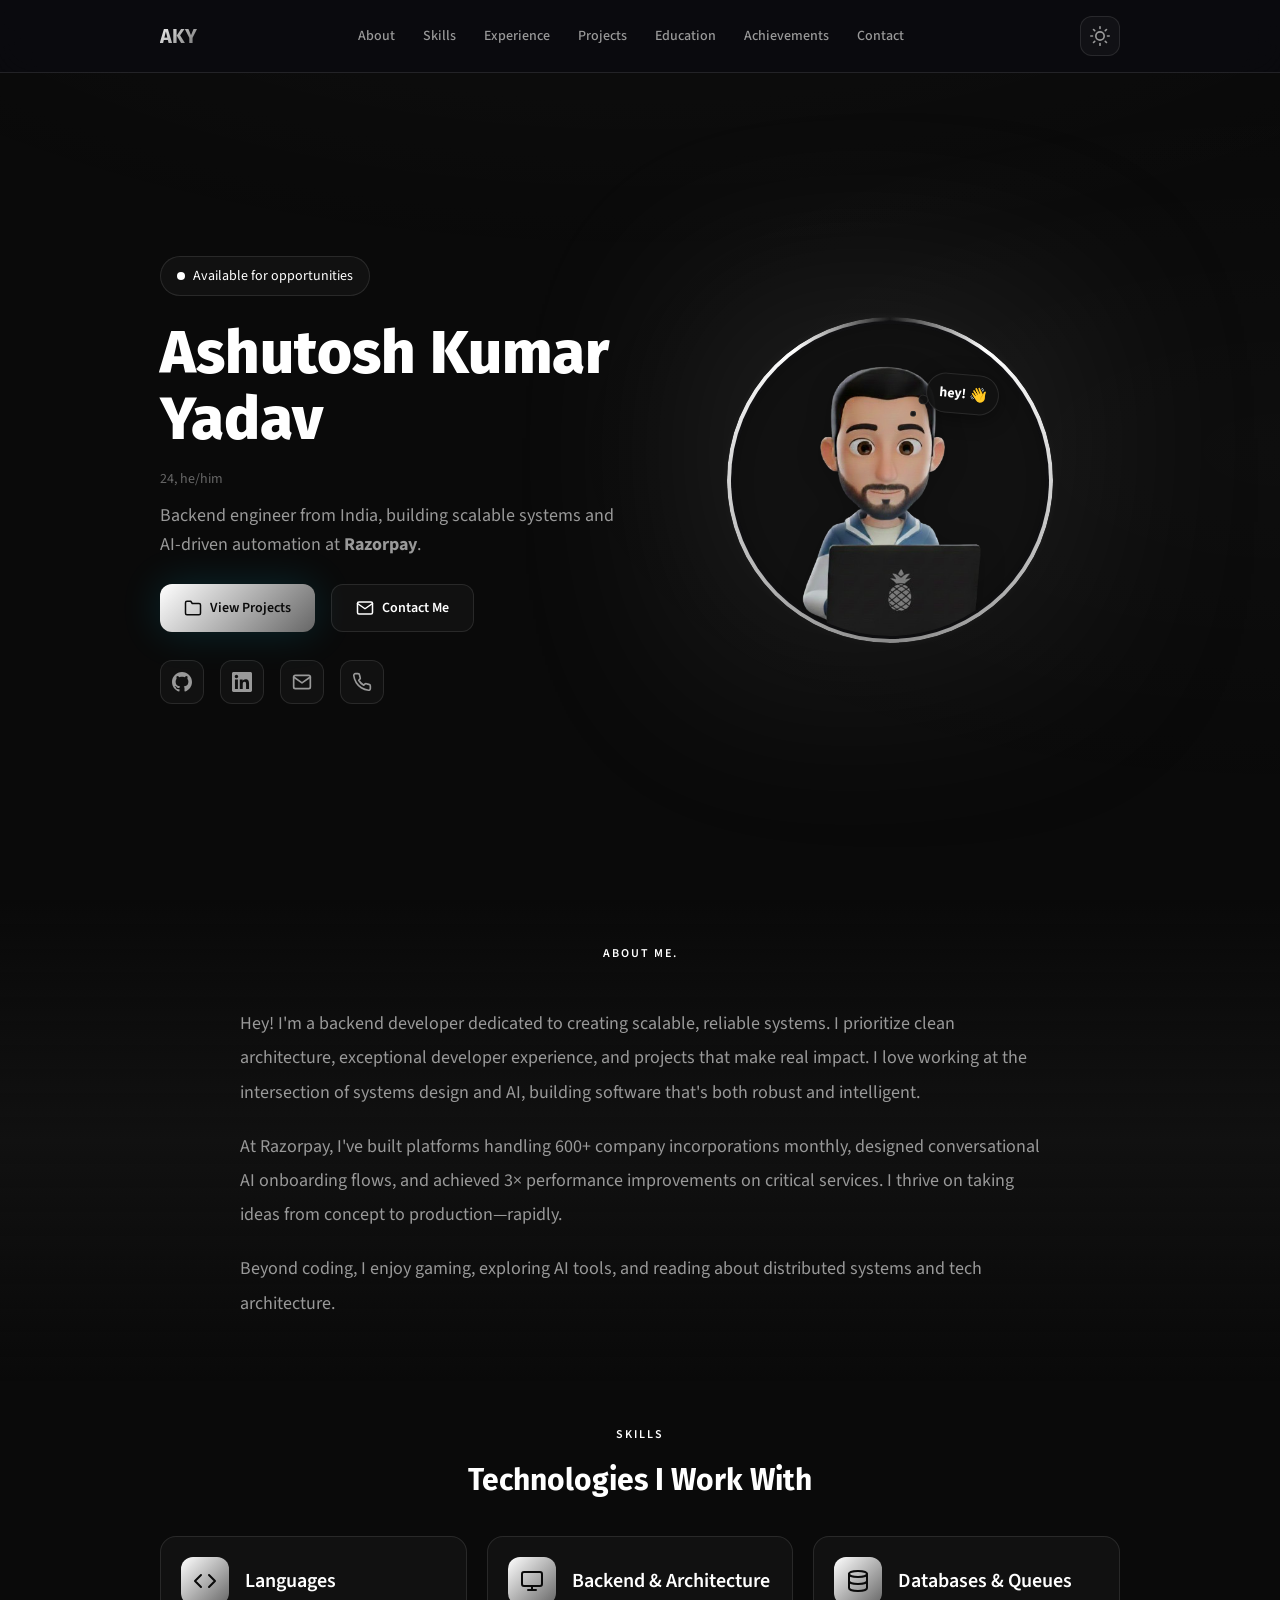
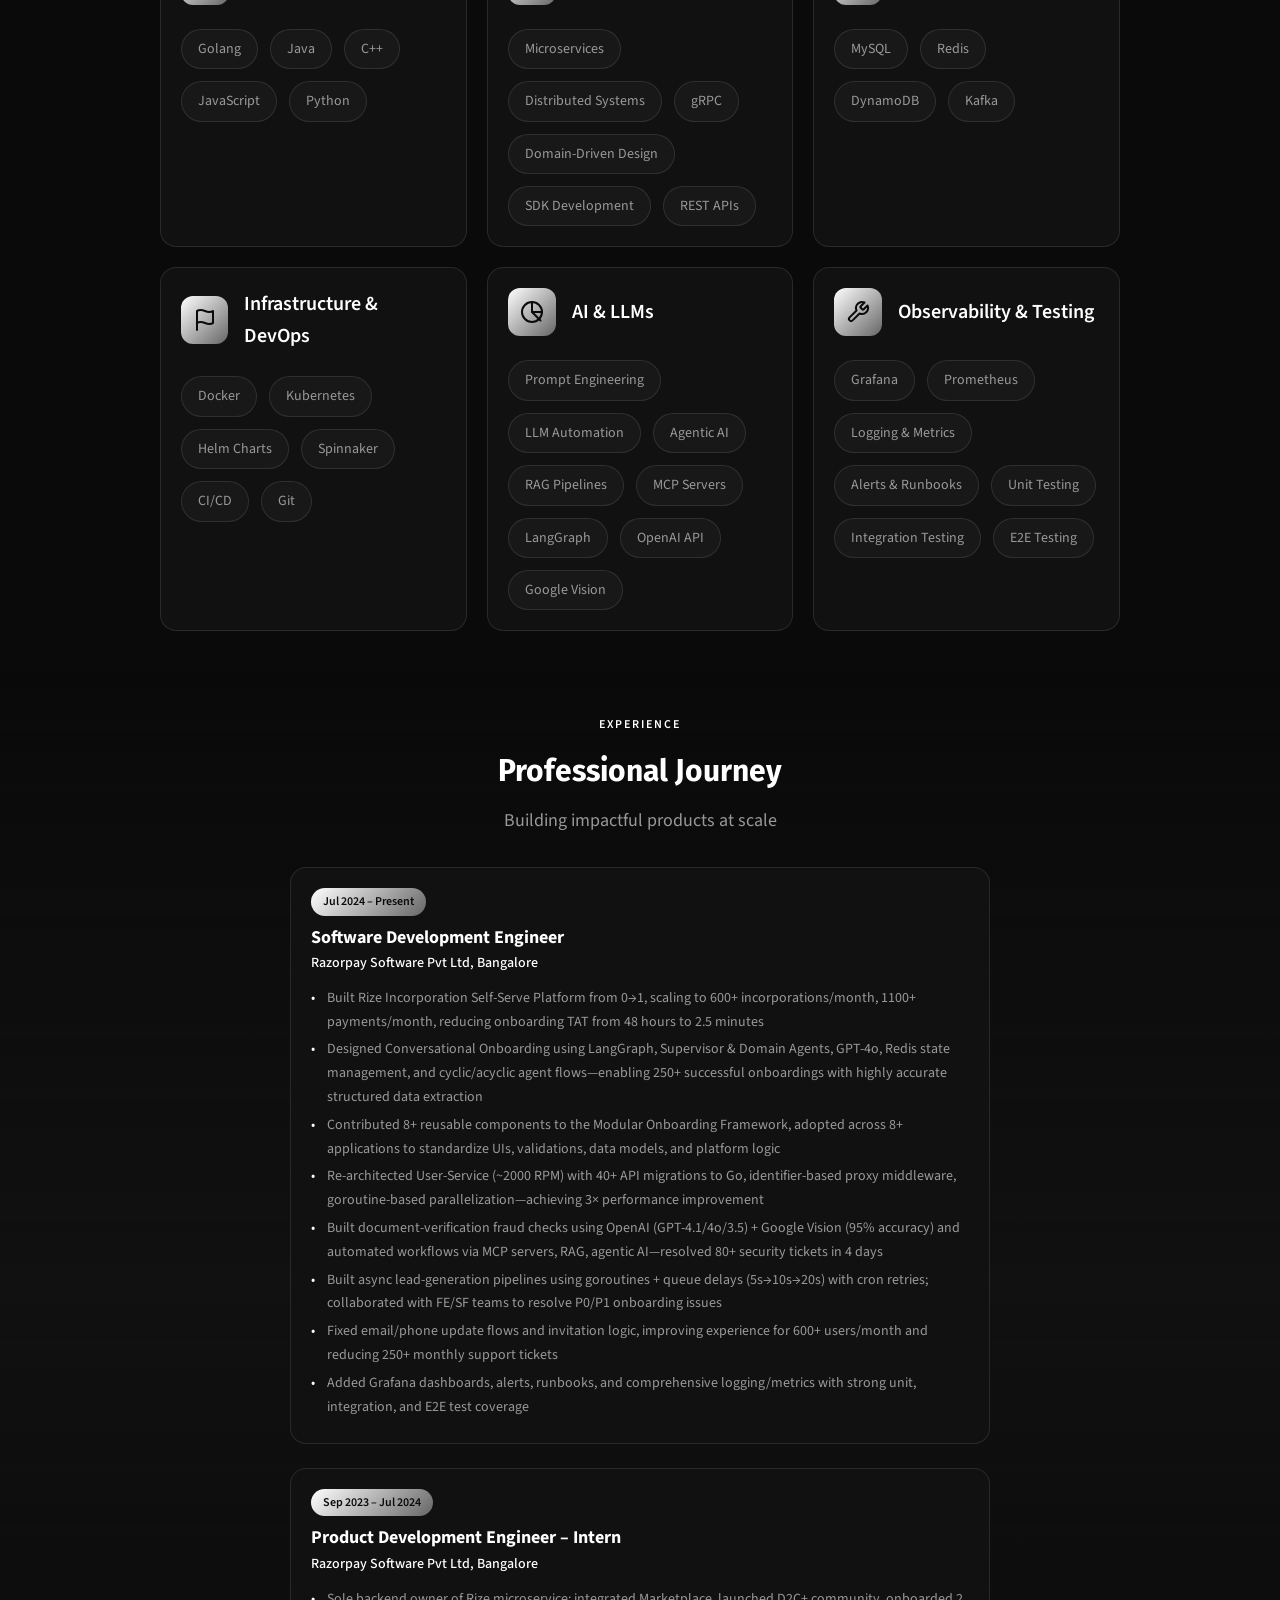
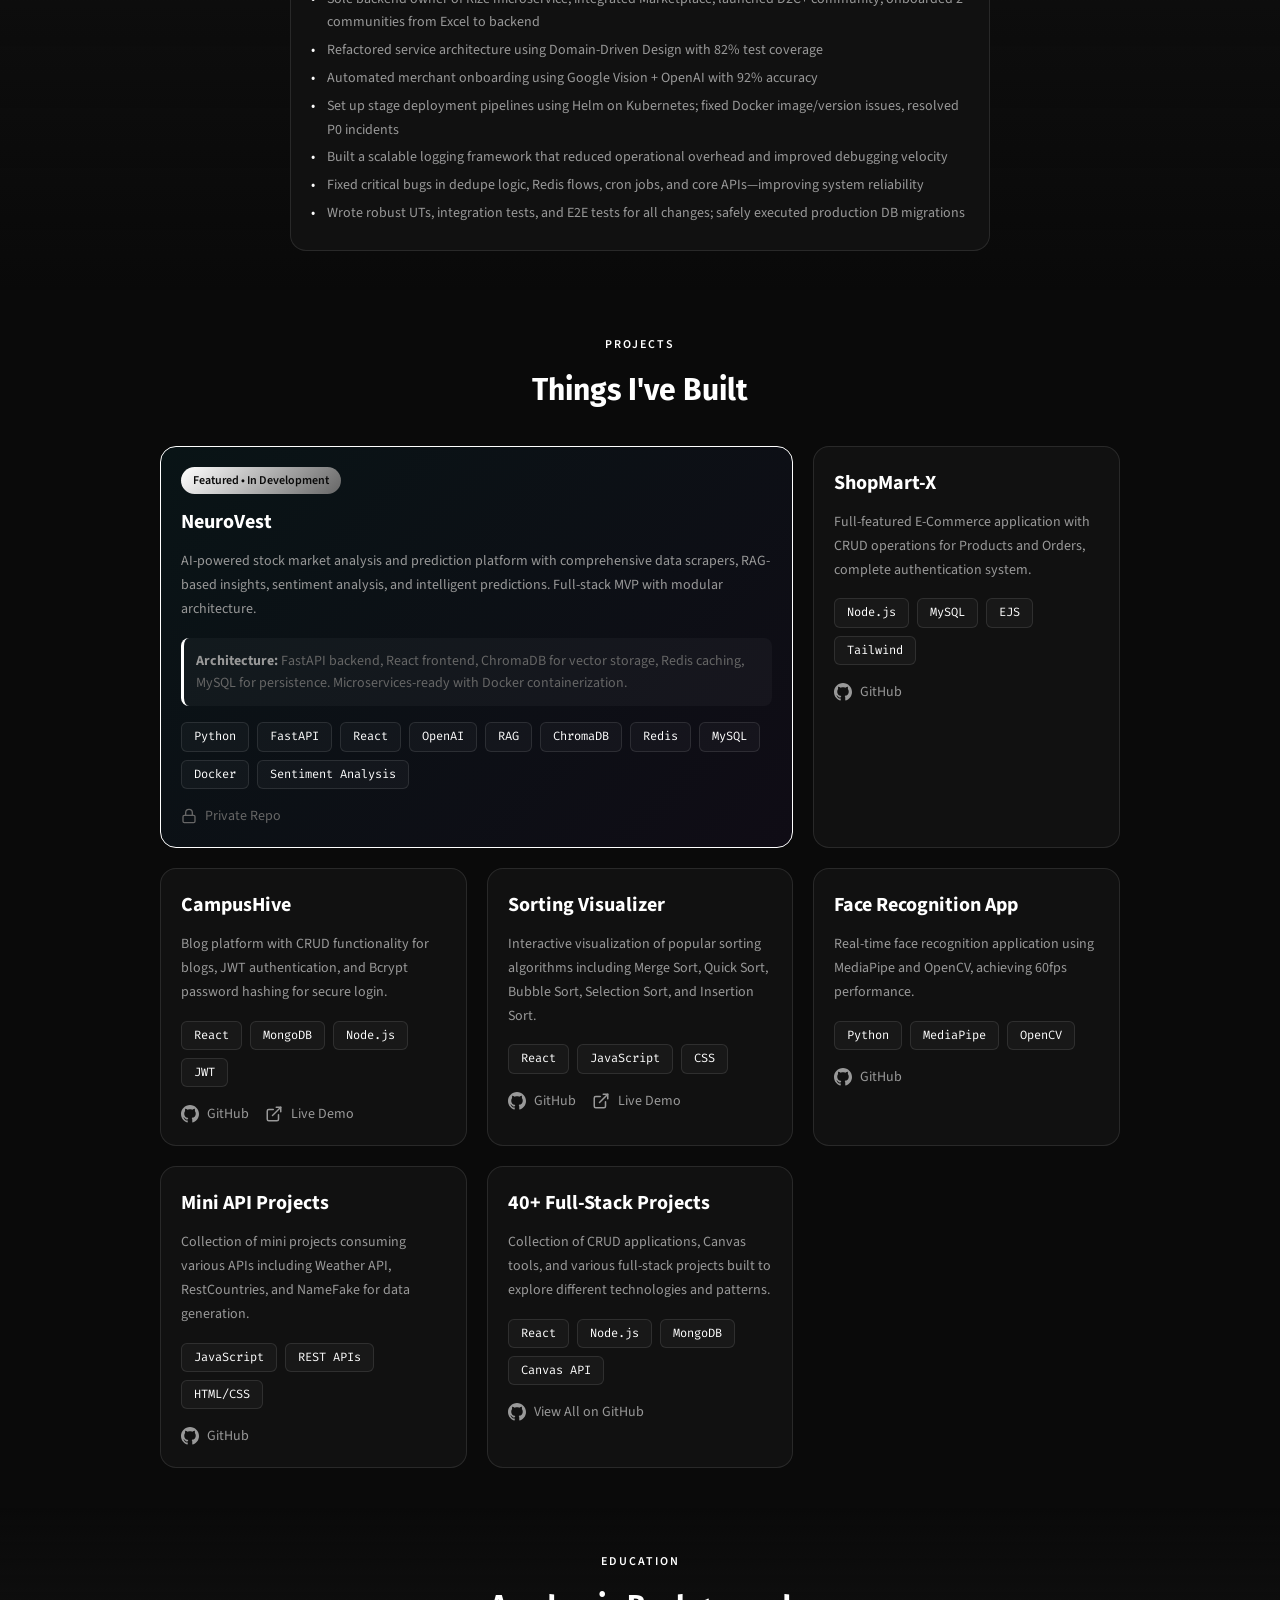
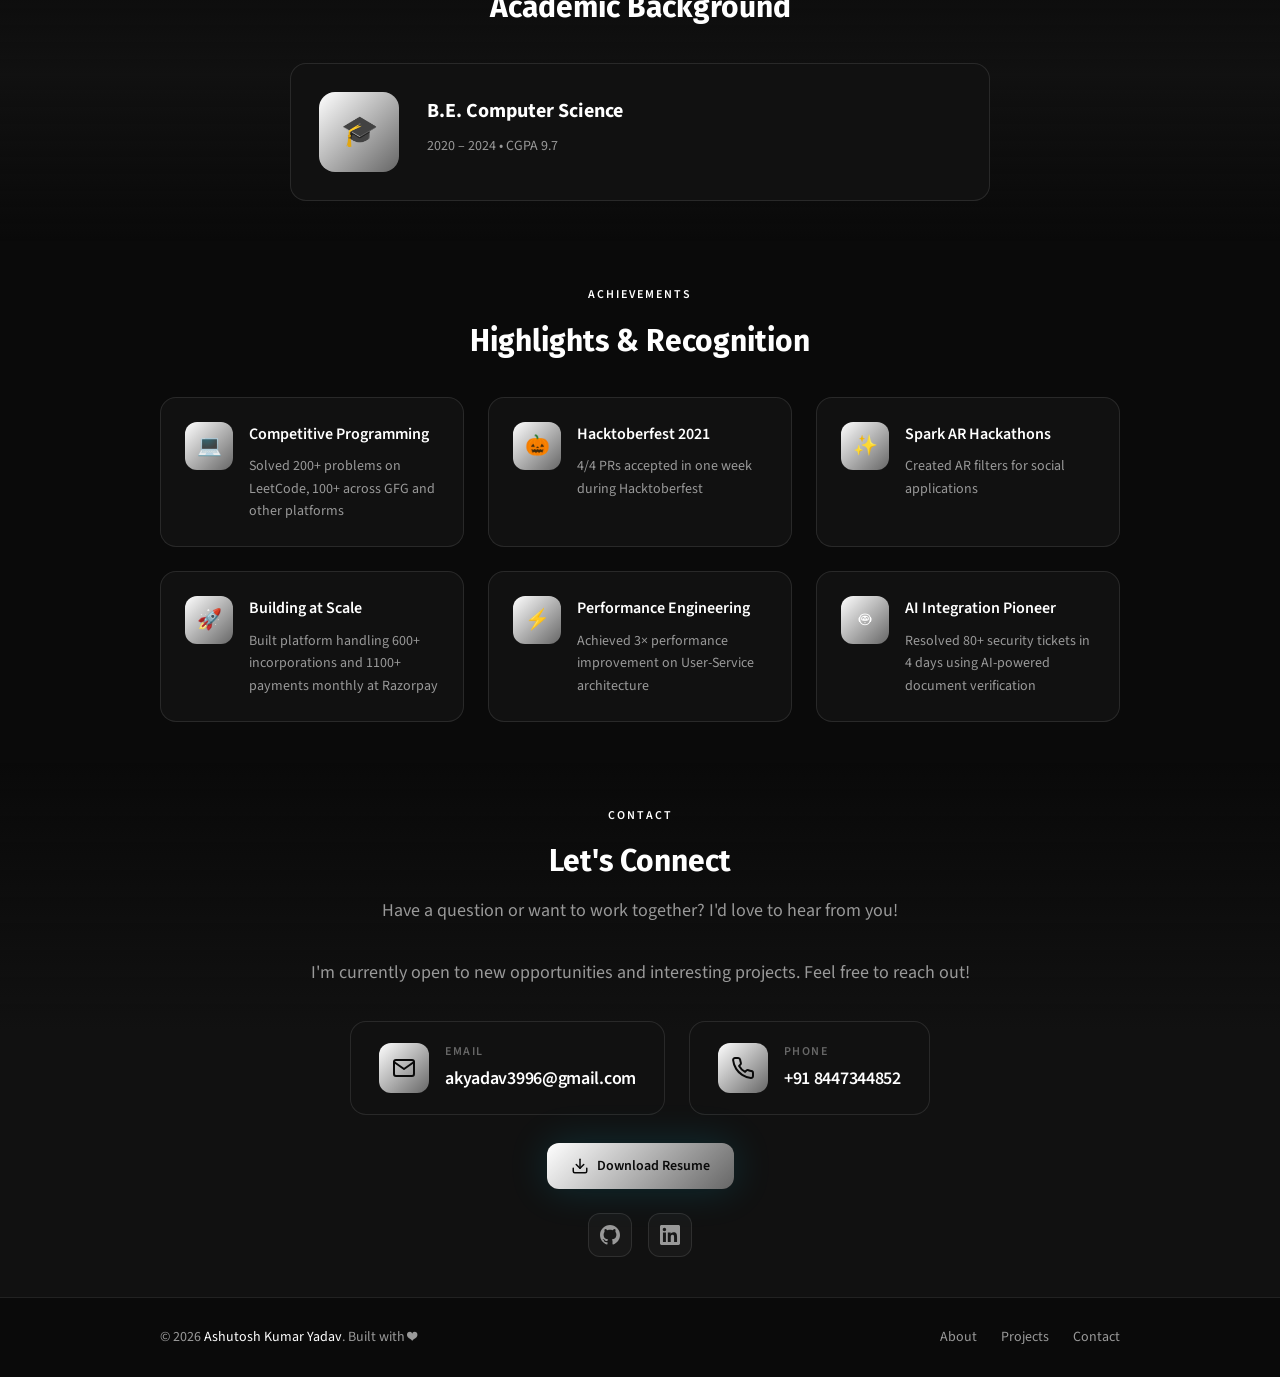
==== commit 3a597465: "feat: redesign with B&W monochrome theme, compact layout, Bilal-style hero with 24/he/him, conversat" ====
--- a/public/index.html
+++ b/public/index.html
@@ -2,6 +2,8 @@
 <html lang="en">
 
 <head>
+  <meta name="google-site-verification" content="THV2OVal5qN3S4AFyjy5M1VQ0SIeTsiLHnshLmNlszk" />
+
   <!-- Google Analytics -->
   <script async src="https://www.googletagmanager.com/gtag/js?id=G-9DFD12T1WW"></script>
   <script>
@@ -126,12 +128,11 @@
           Available for opportunities
         </div>
         <h1 class="hero-title">
-          Hi, I'm <span class="gradient-text">Ashutosh</span><br>
-          Kumar Yadav
+          Ashutosh Kumar Yadav
         </h1>
+        <p class="hero-meta">24, he/him</p>
         <p class="hero-subtitle">
-          Software Development Engineer building scalable backend systems, microservices, and AI-driven automation at
-          <strong>Razorpay</strong>.
+          Backend engineer from India, building scalable systems and AI-driven automation at <strong>Razorpay</strong>.
         </p>
         <div class="hero-buttons">
           <a href="#projects" class="btn btn-primary">
@@ -202,36 +203,23 @@
   <section class="about" id="about">
     <div class="container">
       <div class="section-header reveal">
-        <span class="section-label">About Me</span>
-        <h2 class="section-title">Engineering Intelligence into Systems</h2>
-        <p class="section-subtitle">From idea to production—building AI-native backends that scale</p>
+        <span class="section-label">about me.</span>
       </div>
       <div class="about-content-full reveal">
         <div class="about-text">
           <p>
-            <strong>Golang-focused Backend Developer</strong> and <strong>quick learner</strong> with deep expertise in
-            microservices, distributed systems, scalable APIs, and AI-driven automation. Skilled in building
-            production-grade systems using MySQL, Redis, Kafka, Docker, Kubernetes, Helm, Spinnaker, and modern
-            observability stacks.
+            Hey! I'm a backend developer dedicated to creating scalable, reliable systems. I prioritize clean
+            architecture, exceptional developer experience, and projects that make real impact. I love working at the
+            intersection of systems design and AI, building software that's both robust and intelligent.
           </p>
           <p>
-            Capable of taking ideas from <strong>concept to scalable production</strong>—designing HLDs, building
-            prototypes and MVPs in days, and iterating rapidly to profitable, maintainable systems. Experienced in SDK
-            design, modular platform development, monolith decomposition, async processing with goroutines and queues,
-            and multi-vendor integrations.
+            At Razorpay, I've built platforms handling 600+ company incorporations monthly, designed conversational AI
+            onboarding flows, and achieved 3× performance improvements on critical services. I thrive on taking ideas
+            from concept to production—rapidly.
           </p>
           <p>
-            Strong focus on <strong>observability and reliability</strong>—building comprehensive monitoring and logging
-            frameworks with Grafana dashboards, alerts, runbooks, and metrics to ensure systems grow reliably.
-            Proficient in RCA, on-call operations, and driving incident resolution.
-          </p>
-          <p>
-            Actively leverages <strong>AI agents, RAG pipelines, LangGraph, MCP servers, and prompt engineering</strong>
-            to automate workflows and accelerate development. Passionate about AI-native backend engineering, platform
-            reliability, and building systems that scale.
-          </p>
-          <p class="about-meta">
-            <span>SDE @ Razorpay • B.E. CS • CGPA 9.7</span>
+            Beyond coding, I enjoy gaming, exploring AI tools, and reading about distributed systems and tech
+            architecture.
           </p>
         </div>
       </div>
--- a/public/css/style.css
+++ b/public/css/style.css
@@ -89,9 +89,8 @@
     pointer-events: none;
     z-index: -1;
     background:
-        radial-gradient(ellipse 80% 50% at 50% -20%, rgba(0, 212, 255, 0.12), transparent),
-        radial-gradient(ellipse 60% 40% at 100% 50%, rgba(124, 58, 237, 0.08), transparent),
-        radial-gradient(ellipse 60% 40% at 0% 80%, rgba(0, 212, 255, 0.06), transparent);
+        radial-gradient(ellipse 80% 50% at 50% -20%, rgba(255, 255, 255, 0.03), transparent),
+        radial-gradient(ellipse 60% 40% at 100% 50%, rgba(255, 255, 255, 0.02), transparent);
 }
 
 .bg-grid {
@@ -328,11 +327,20 @@
     animation: gradientShift 4s ease infinite;
 }
 
+.hero-meta {
+    font-size: var(--text-sm);
+    color: var(--text-muted);
+    margin-bottom: var(--space-3);
+    animation: fadeInUp 0.6s ease forwards;
+    animation-delay: 150ms;
+    opacity: 0;
+}
+
 .hero-subtitle {
-    font-size: var(--text-xl);
+    font-size: var(--text-lg);
     color: var(--text-secondary);
     margin-bottom: var(--space-6);
-    max-width: 500px;
+    max-width: 480px;
     animation: fadeInUp 0.6s ease forwards;
     animation-delay: 200ms;
     opacity: 0;
@@ -366,7 +374,7 @@
 
 .btn-primary:hover {
     transform: translateY(-2px);
-    box-shadow: 0 0 50px rgba(0, 212, 255, 0.3);
+    box-shadow: 0 0 30px rgba(255, 255, 255, 0.15);
 }
 
 .btn-secondary {
@@ -429,8 +437,8 @@
     width: 400px;
     height: 400px;
     background: var(--accent-gradient);
-    opacity: 0.2;
-    filter: blur(80px);
+    opacity: 0.1;
+    filter: blur(100px);
     animation: blobMorph 8s ease-in-out infinite;
 }
 
@@ -445,30 +453,30 @@
     z-index: 1;
 }
 
-/* Revolving Aura Glow */
+/* Revolving Aura Glow (B&W) */
 .hero-image-wrapper::before {
     content: '';
     position: absolute;
     inset: -3px;
     border-radius: 50%;
     padding: 4px;
-    background: conic-gradient(from 0deg, transparent 0%, #00d4ff 10%, #0066cc 50%, #00d4ff 90%, transparent 100%);
+    background: conic-gradient(from 0deg, transparent 0%, #ffffff 10%, #888888 50%, #ffffff 90%, transparent 100%);
     -webkit-mask: linear-gradient(#fff 0 0) content-box, linear-gradient(#fff 0 0);
     -webkit-mask-composite: xor;
     mask: linear-gradient(#fff 0 0) content-box, linear-gradient(#fff 0 0);
     mask-composite: exclude;
     animation: rotateAura 4s linear infinite;
-    filter: drop-shadow(0 0 8px rgba(0, 212, 255, 0.3));
+    filter: drop-shadow(0 0 6px rgba(255, 255, 255, 0.2));
     z-index: -1;
 }
 
-/* Inner glow ring */
+/* Inner glow ring (B&W) */
 .hero-image-wrapper::after {
     content: '';
     position: absolute;
     inset: 0;
     border-radius: 50%;
-    box-shadow: 0 0 15px rgba(0, 212, 255, 0.1), inset 0 0 10px rgba(0, 212, 255, 0.05);
+    box-shadow: 0 0 15px rgba(255, 255, 255, 0.05), inset 0 0 10px rgba(255, 255, 255, 0.02);
     z-index: -1;
     animation: pulseAura 3s ease-in-out infinite;
 }
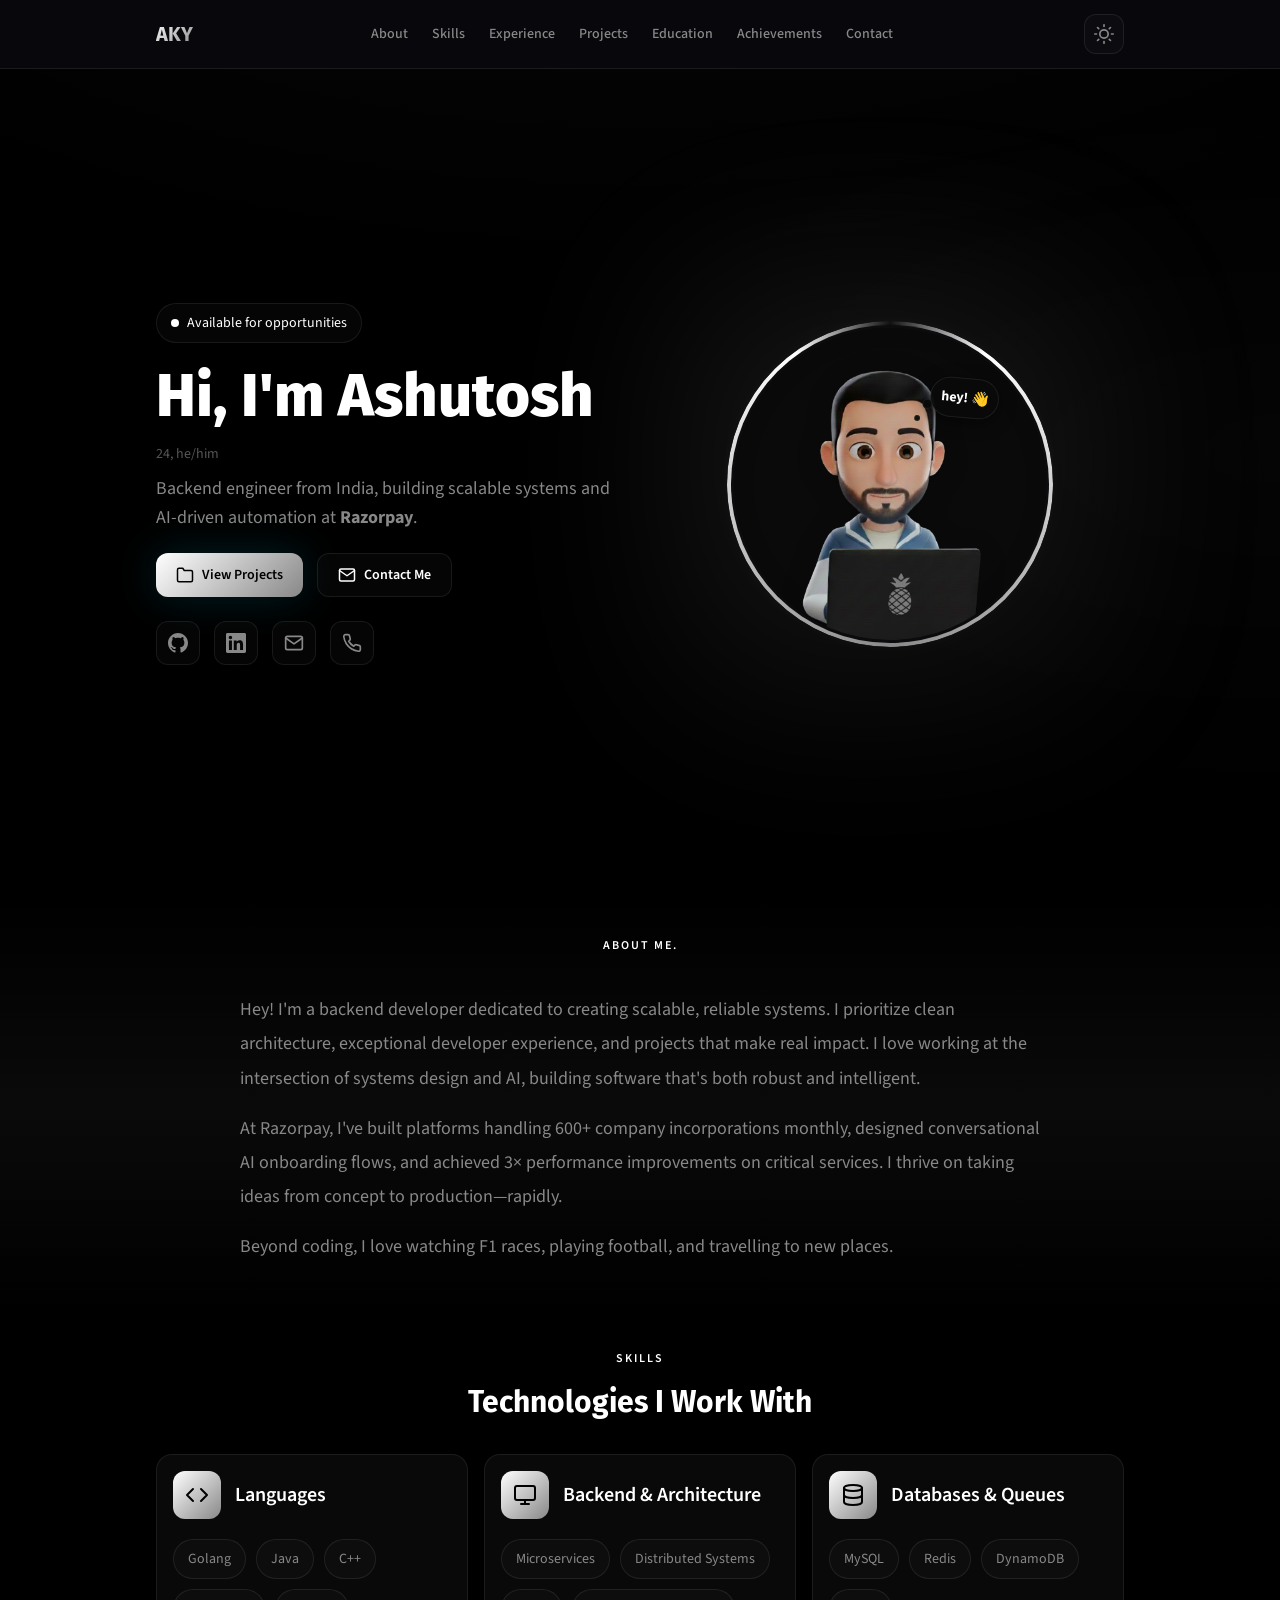
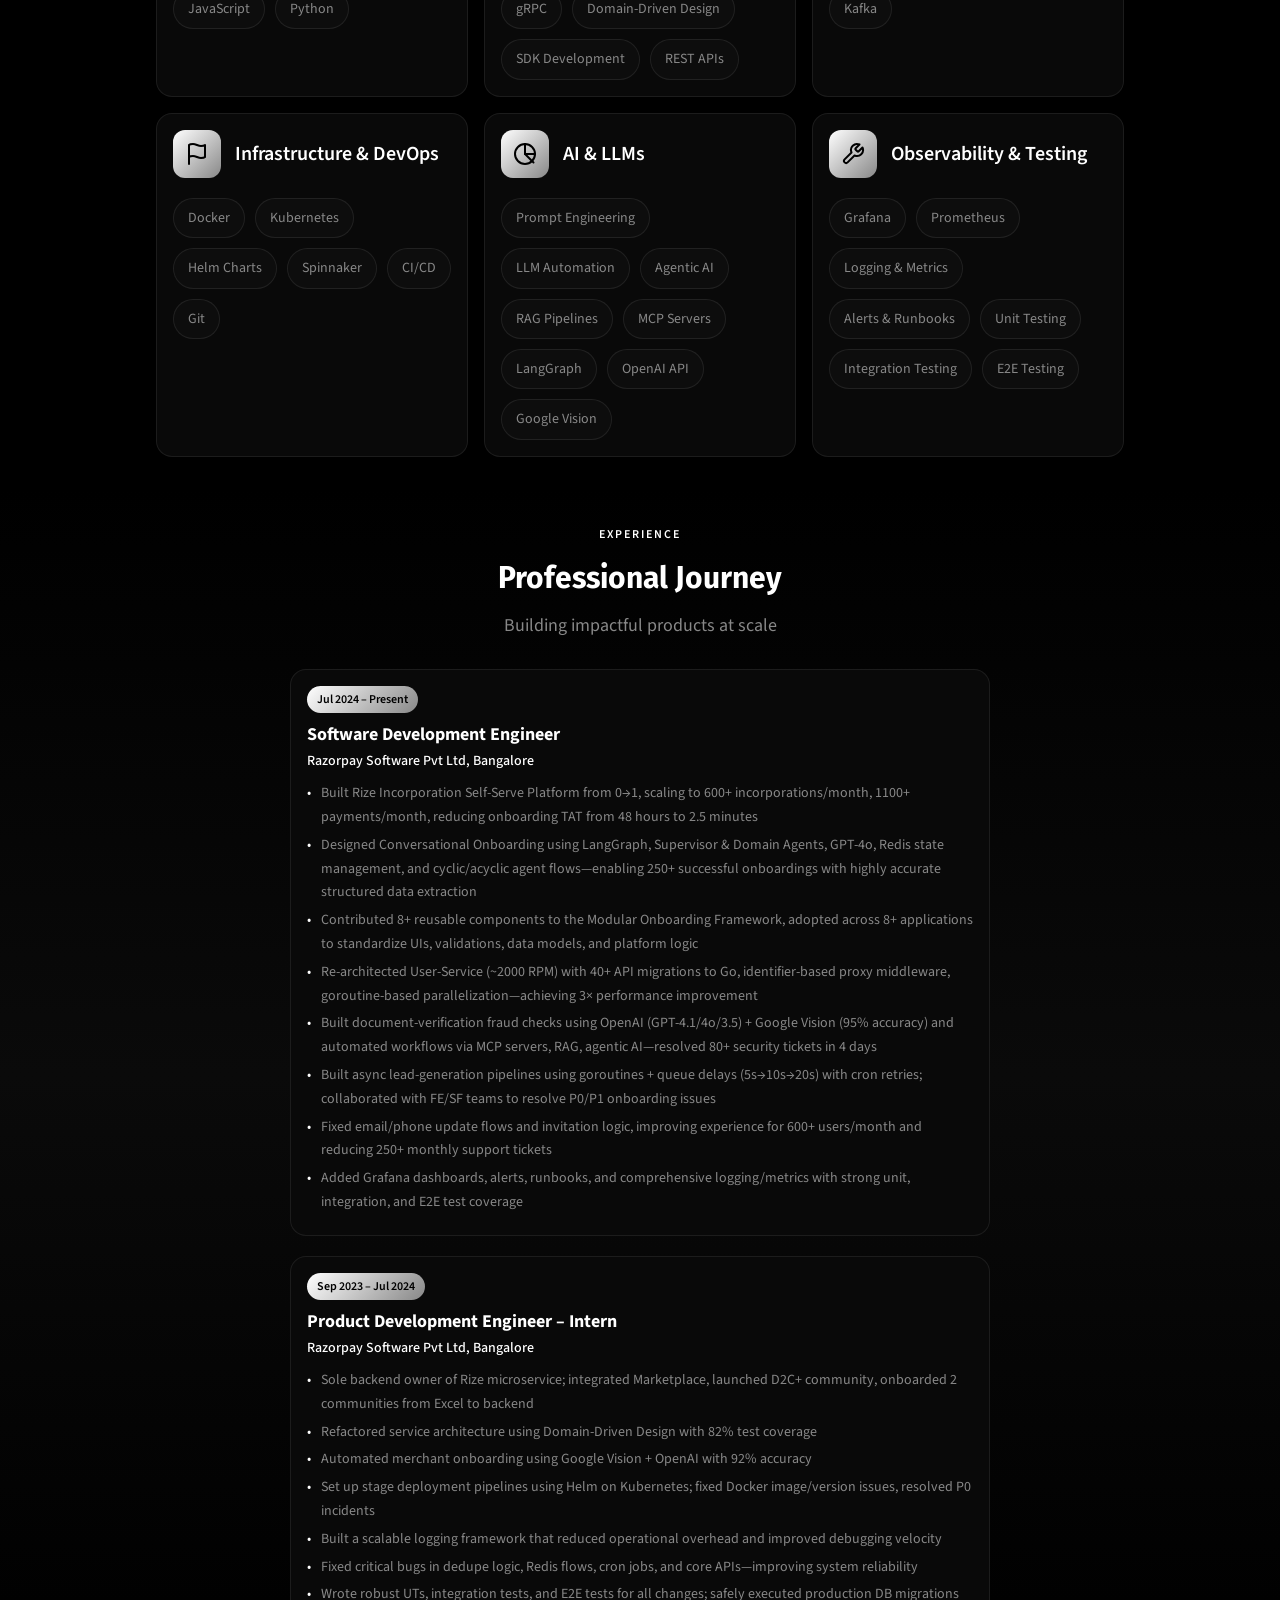
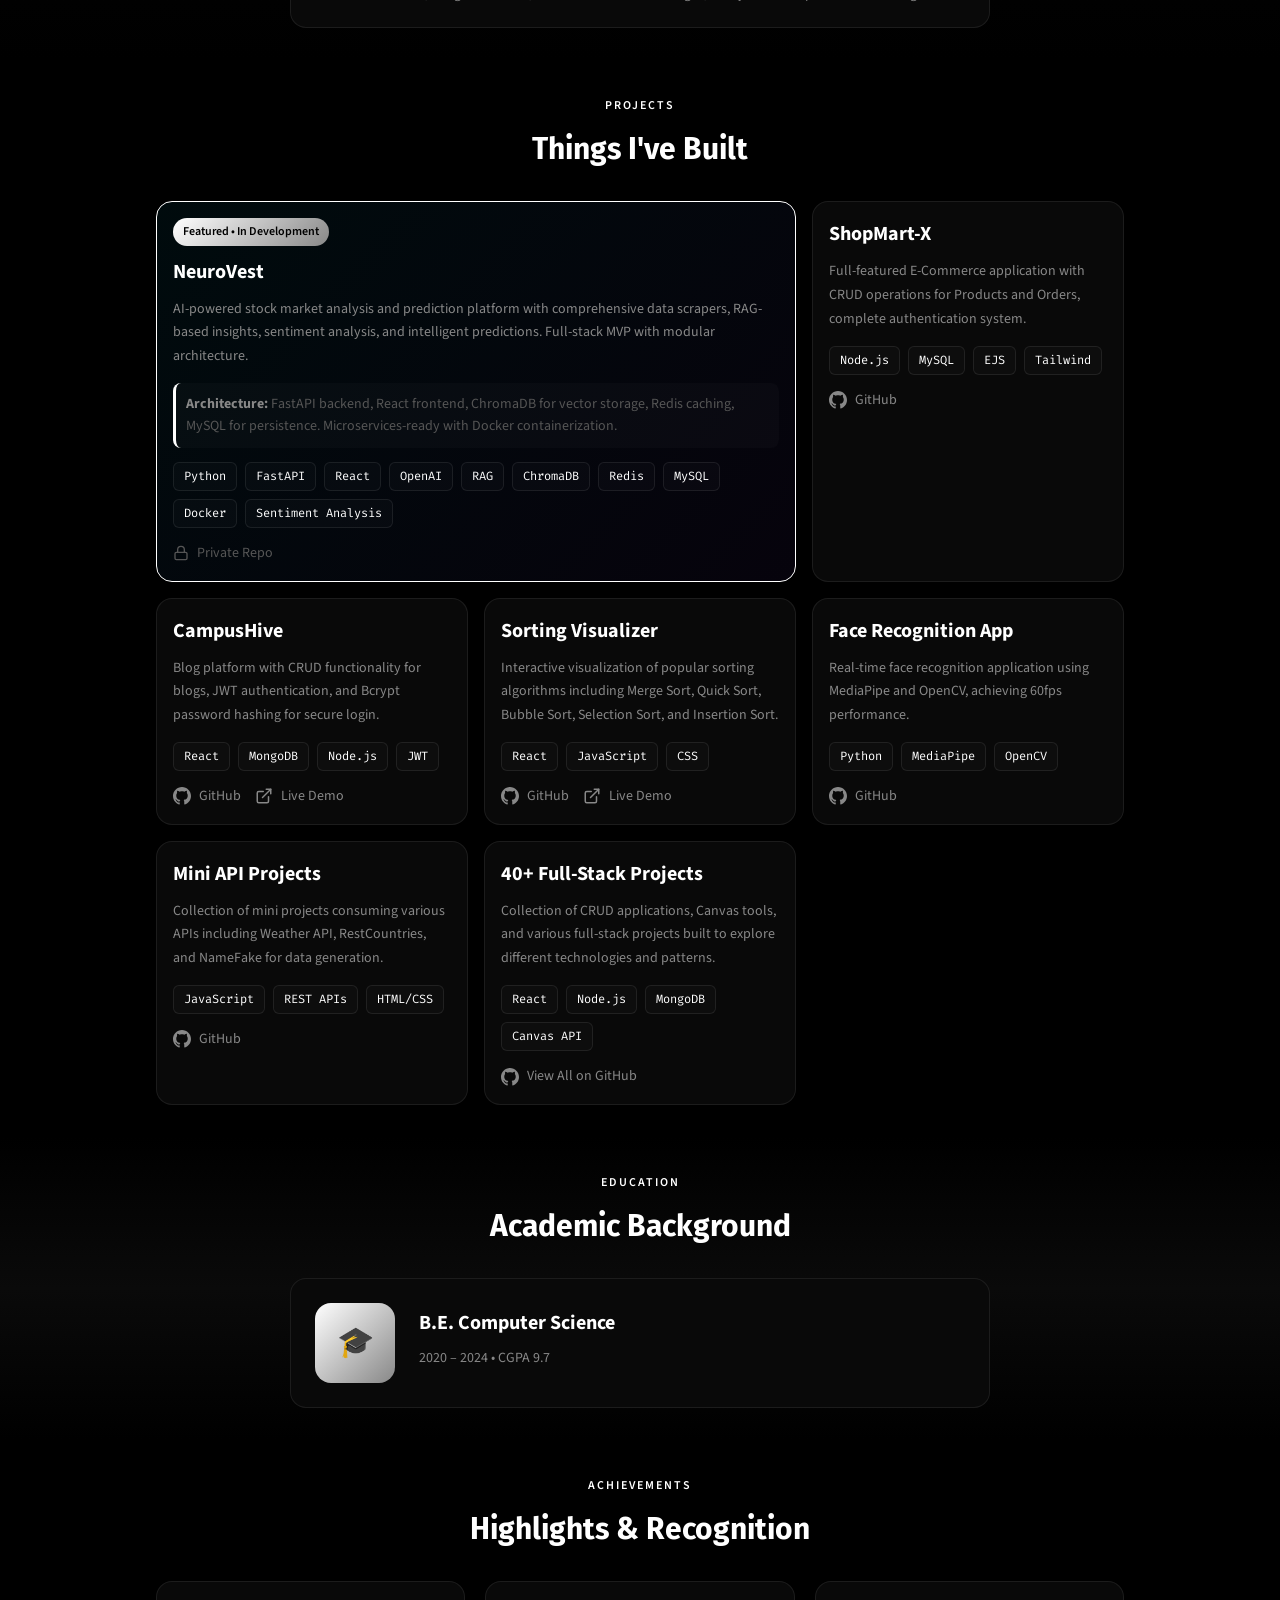
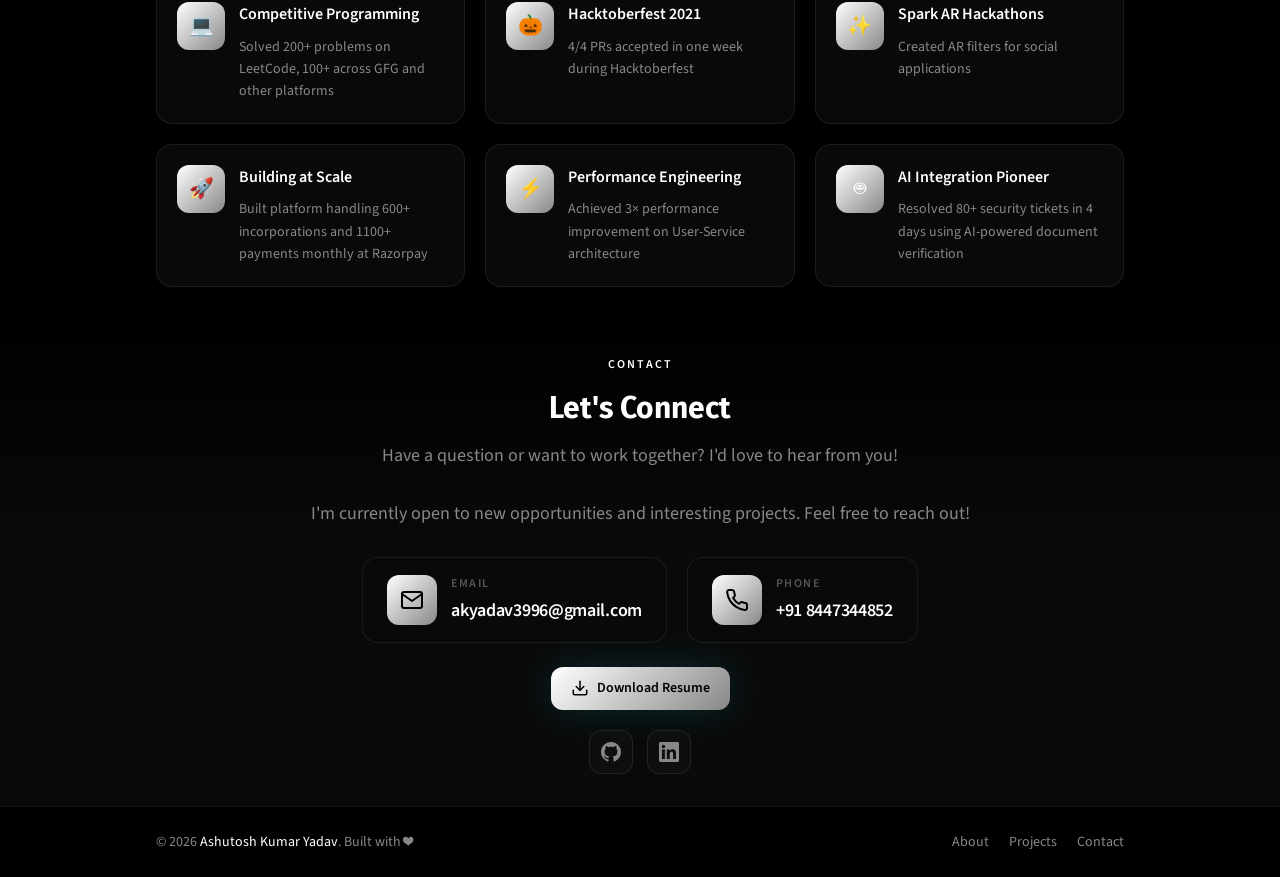
==== commit 06de8812: "refine: pure black theme (95/5), restore 'Hi I'm', add F1/football/travelling hobbies, tighter spaci" ====
--- a/public/index.html
+++ b/public/index.html
@@ -128,7 +128,7 @@
           Available for opportunities
         </div>
         <h1 class="hero-title">
-          Ashutosh Kumar Yadav
+          Hi, I'm Ashutosh
         </h1>
         <p class="hero-meta">24, he/him</p>
         <p class="hero-subtitle">
@@ -218,8 +218,7 @@
             from concept to production—rapidly.
           </p>
           <p>
-            Beyond coding, I enjoy gaming, exploring AI tools, and reading about distributed systems and tech
-            architecture.
+            Beyond coding, I love watching F1 races, playing football, and travelling to new places.
           </p>
         </div>
       </div>
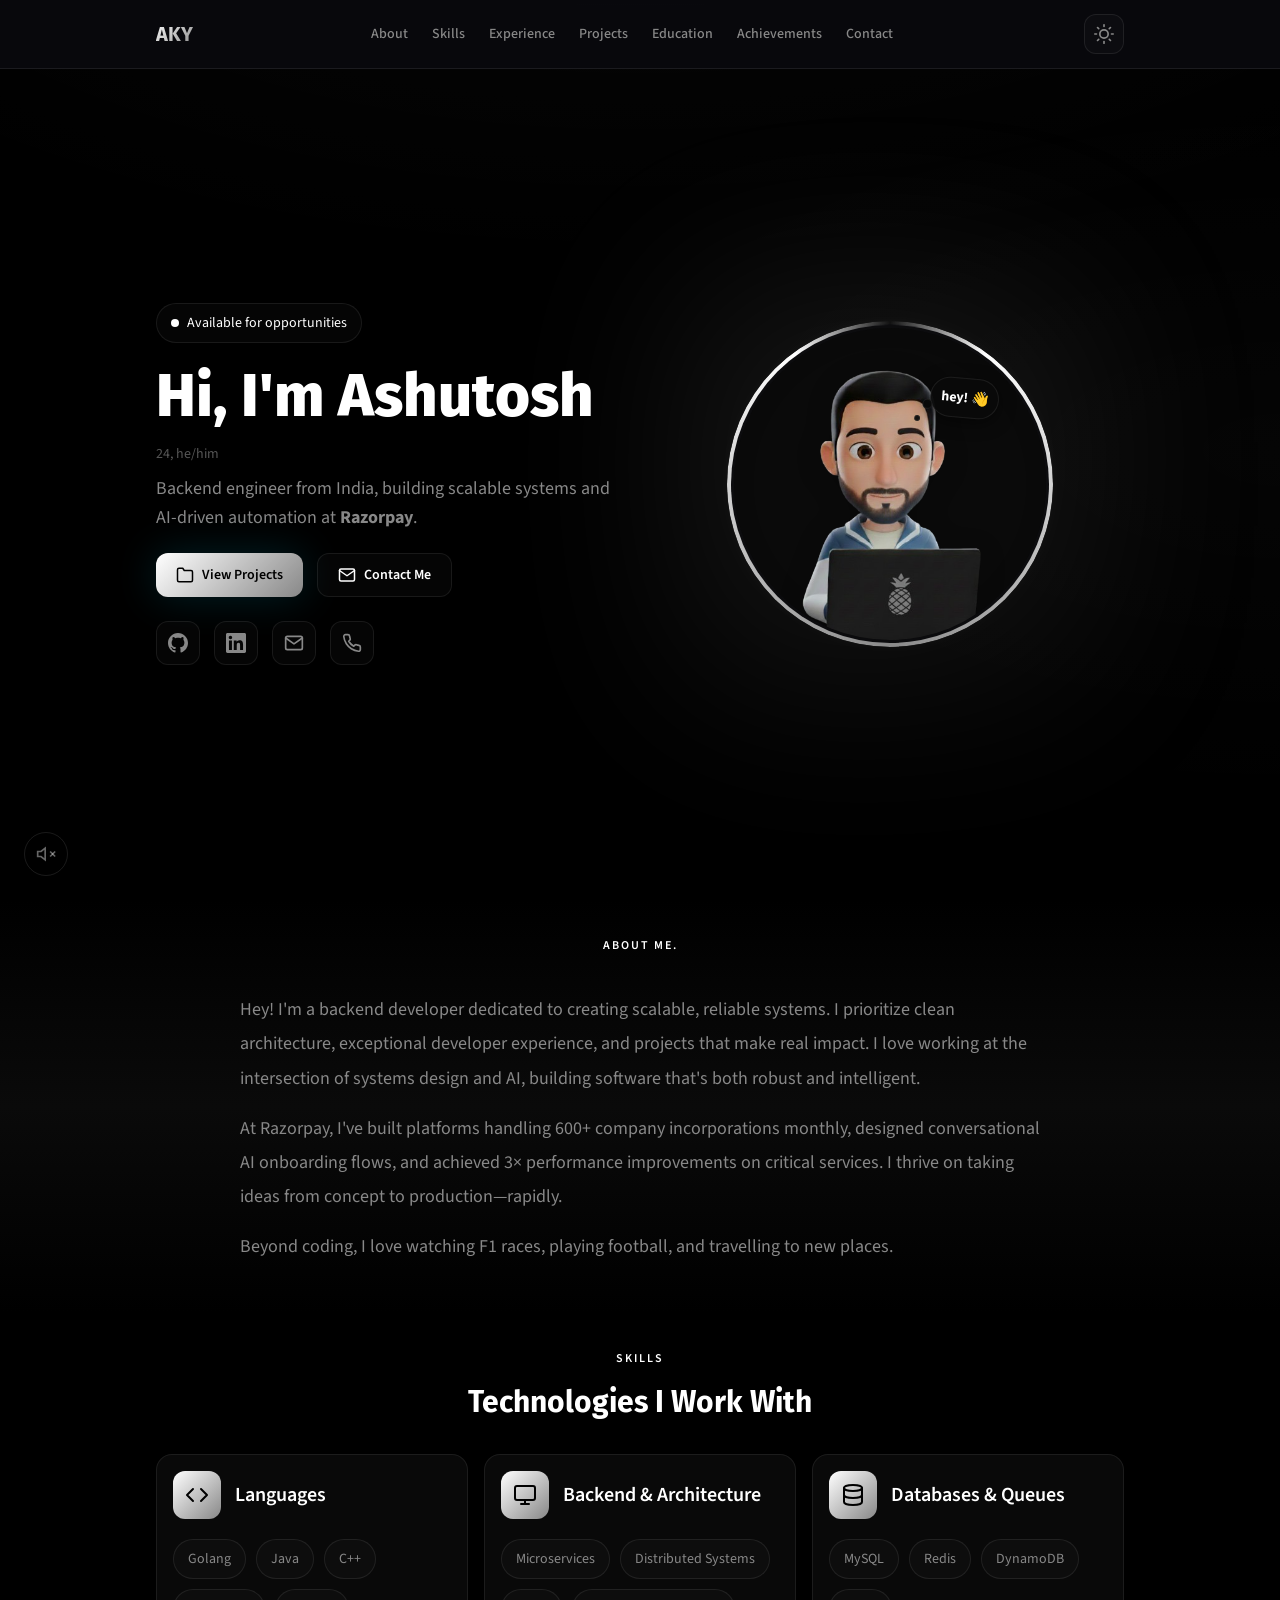
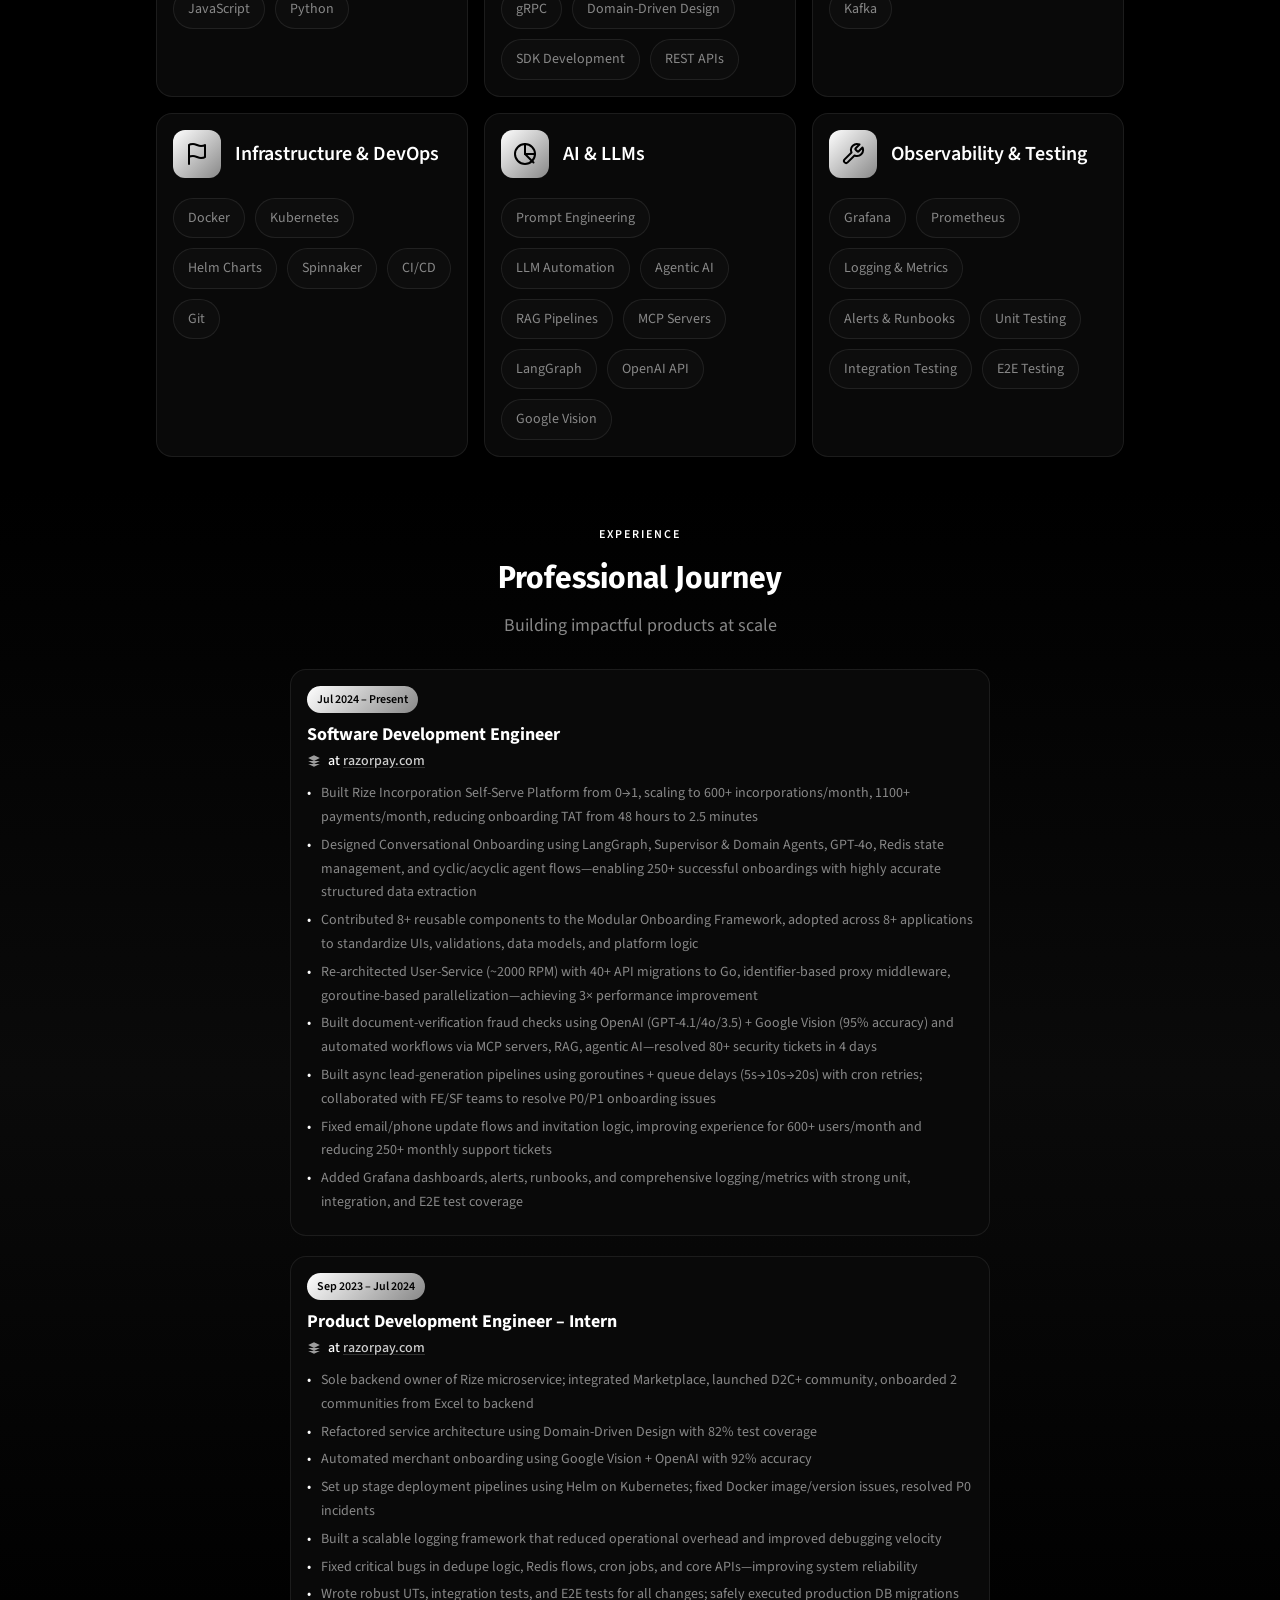
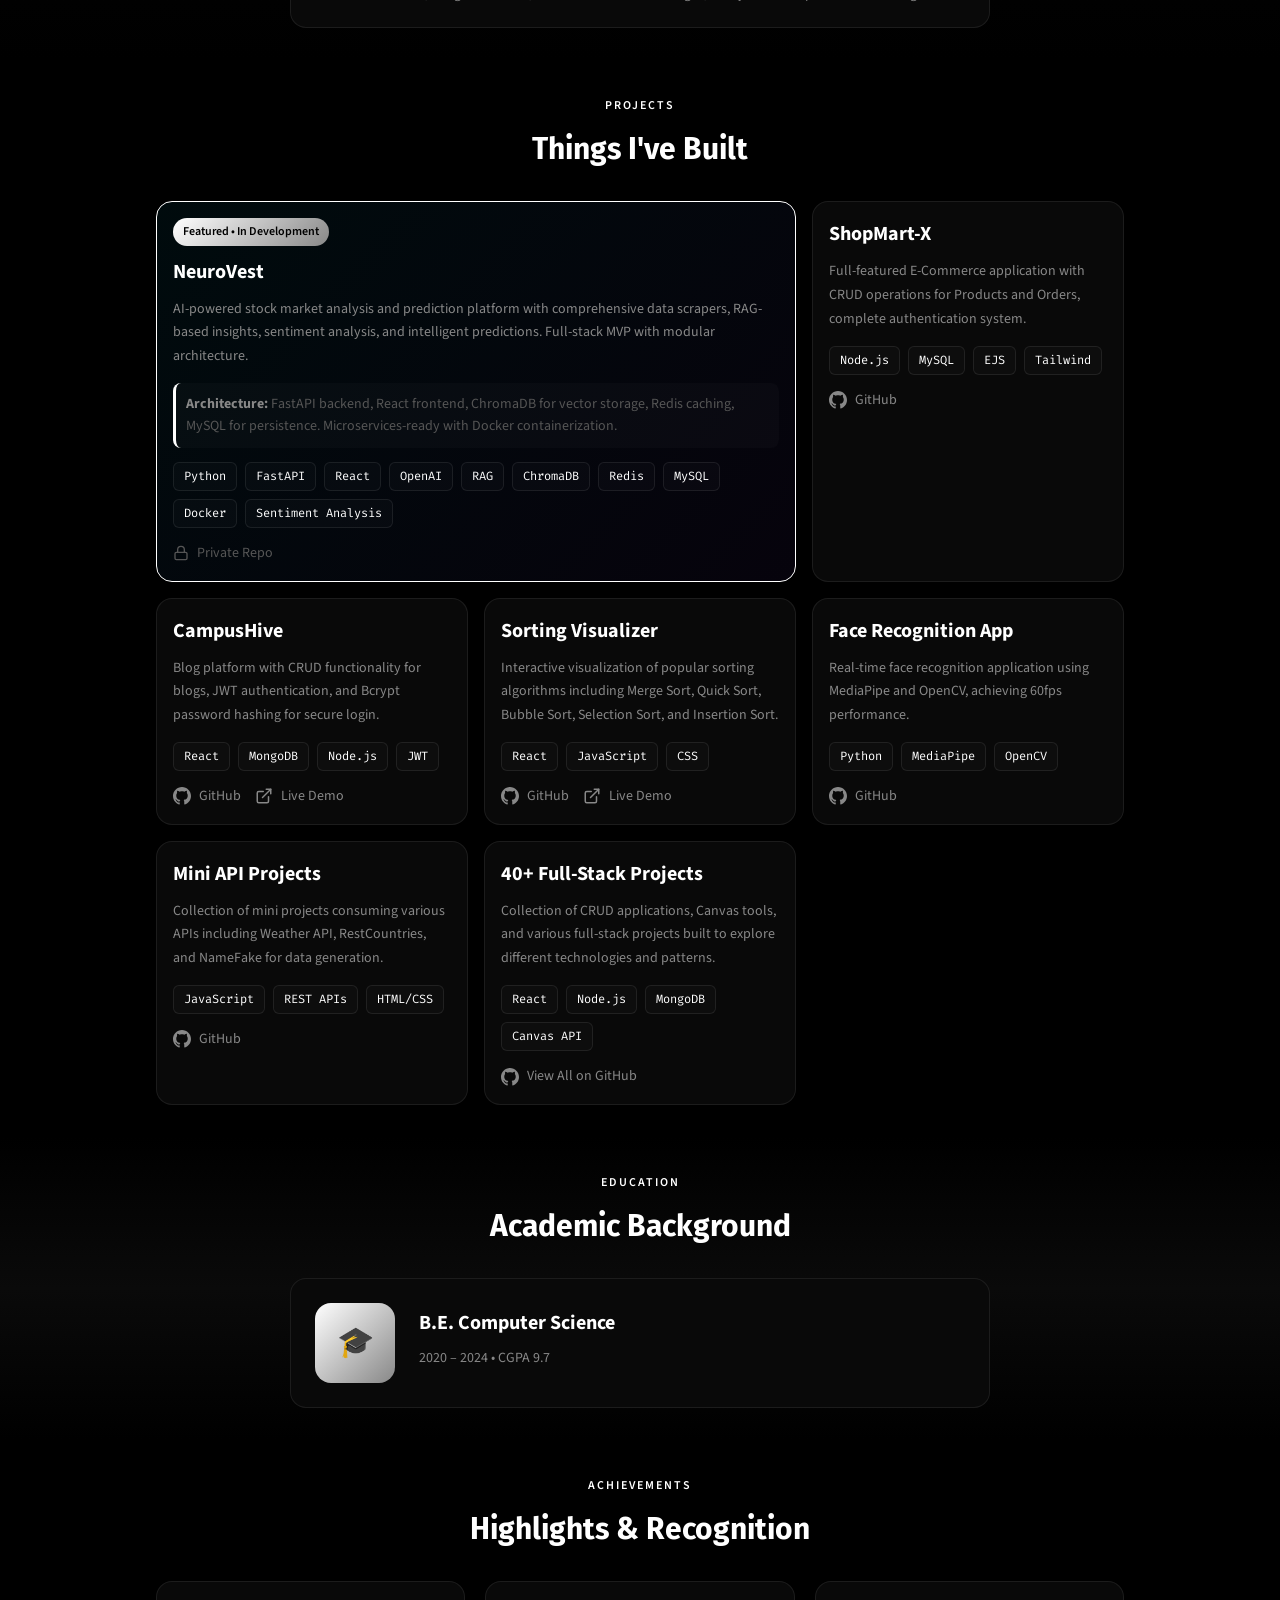
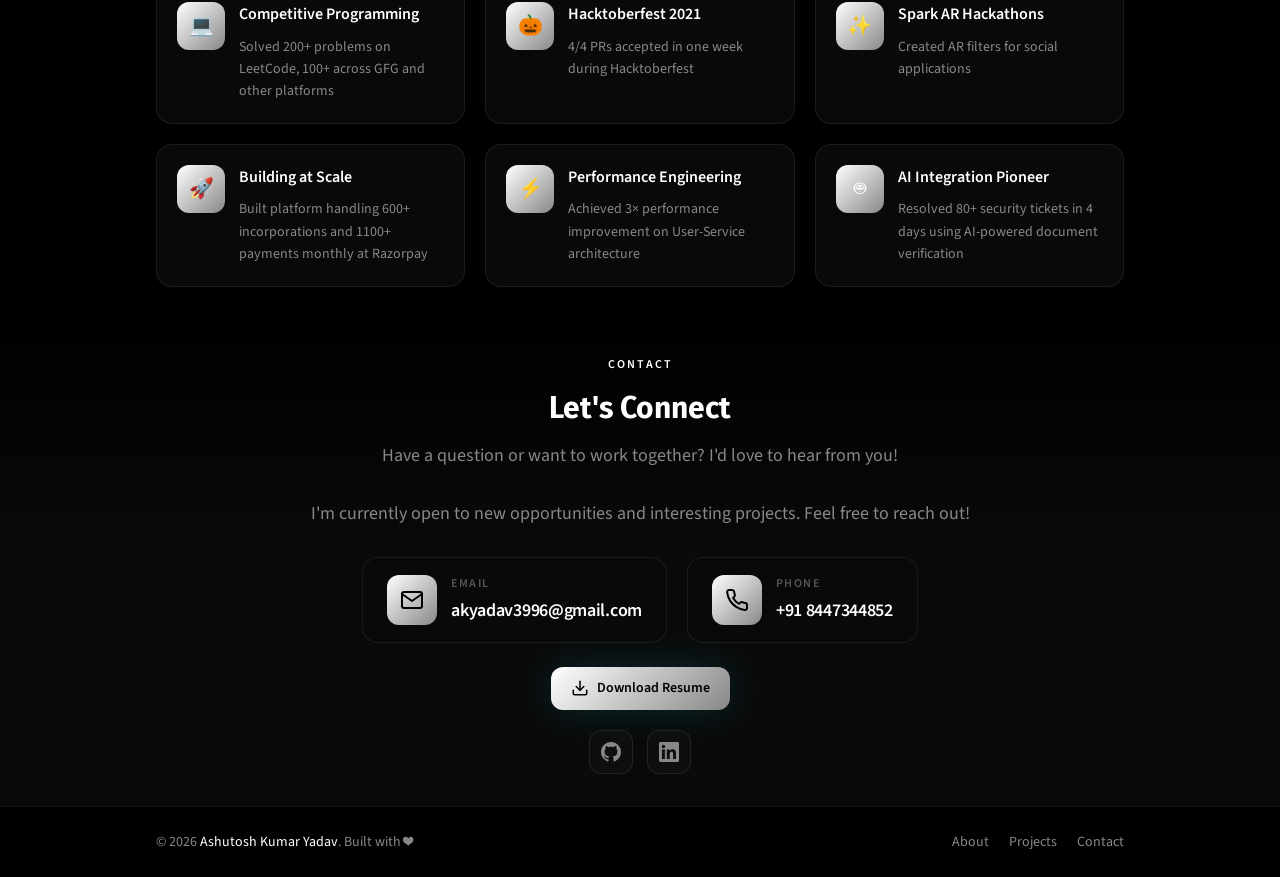
==== commit 0ecdb893: "feat: add Razorpay company logos, audio toggle, subtle underline links instead of harsh contrast" ====
--- a/public/index.html
+++ b/public/index.html
@@ -380,7 +380,12 @@
           <div class="timeline-content">
             <span class="timeline-date">Jul 2024 – Present</span>
             <h3 class="timeline-title">Software Development Engineer</h3>
-            <p class="timeline-company">Razorpay Software Pvt Ltd, Bangalore</p>
+            <p class="timeline-company">
+              <svg class="company-logo" viewBox="0 0 24 24" fill="currentColor" width="16" height="16">
+                <path d="M12 2L2 7l10 5 10-5-10-5zM2 17l10 5 10-5M2 12l10 5 10-5" />
+              </svg>
+              at <a href="https://razorpay.com" target="_blank" rel="noopener">razorpay.com</a>
+            </p>
             <div class="timeline-description">
               <ul>
                 <li>Built Rize Incorporation Self-Serve Platform from 0→1, scaling to 600+ incorporations/month, 1100+
@@ -411,7 +416,12 @@
           <div class="timeline-content">
             <span class="timeline-date">Sep 2023 – Jul 2024</span>
             <h3 class="timeline-title">Product Development Engineer – Intern</h3>
-            <p class="timeline-company">Razorpay Software Pvt Ltd, Bangalore</p>
+            <p class="timeline-company">
+              <svg class="company-logo" viewBox="0 0 24 24" fill="currentColor" width="16" height="16">
+                <path d="M12 2L2 7l10 5 10-5-10-5zM2 17l10 5 10-5M2 12l10 5 10-5" />
+              </svg>
+              at <a href="https://razorpay.com" target="_blank" rel="noopener">razorpay.com</a>
+            </p>
             <div class="timeline-description">
               <ul>
                 <li>Sole backend owner of Rize microservice; integrated Marketplace, launched D2C+ community, onboarded
@@ -832,6 +842,22 @@
     </svg>
   </button>
 
+  <!-- Audio Toggle -->
+  <button class="audio-toggle" id="audioToggle" aria-label="Toggle audio">
+    <svg class="audio-on" viewBox="0 0 24 24" fill="none" stroke="currentColor" stroke-width="2">
+      <polygon points="11 5 6 9 2 9 2 15 6 15 11 19 11 5"></polygon>
+      <path d="M19.07 4.93a10 10 0 0 1 0 14.14M15.54 8.46a5 5 0 0 1 0 7.07"></path>
+    </svg>
+    <svg class="audio-off" viewBox="0 0 24 24" fill="none" stroke="currentColor" stroke-width="2">
+      <polygon points="11 5 6 9 2 9 2 15 6 15 11 19 11 5"></polygon>
+      <line x1="23" y1="9" x2="17" y2="15"></line>
+      <line x1="17" y1="9" x2="23" y2="15"></line>
+    </svg>
+  </button>
+  <audio id="bgMusic" loop>
+    <source src="https://www.soundhelix.com/examples/mp3/SoundHelix-Song-1.mp3" type="audio/mpeg">
+  </audio>
+
   <!-- JavaScript -->
   <script src="js/main.js"></script>
 </body>
--- a/public/css/style.css
+++ b/public/css/style.css
@@ -1616,4 +1616,77 @@
     clip: rect(0, 0, 0, 0);
     white-space: nowrap;
     border: 0;
+}
+
+/* ===============================================
+   AUDIO TOGGLE
+   =============================================== */
+
+.audio-toggle {
+    position: fixed;
+    bottom: var(--space-8);
+    left: var(--space-8);
+    width: 44px;
+    height: 44px;
+    display: flex;
+    align-items: center;
+    justify-content: center;
+    background: transparent;
+    border: 1px solid rgba(255, 255, 255, 0.1);
+    border-radius: var(--radius-full);
+    color: rgba(255, 255, 255, 0.4);
+    cursor: pointer;
+    transition: all var(--transition-base);
+    z-index: var(--z-sticky);
+}
+
+.audio-toggle:hover {
+    border-color: rgba(255, 255, 255, 0.2);
+    color: rgba(255, 255, 255, 0.6);
+}
+
+.audio-toggle svg {
+    width: 20px;
+    height: 20px;
+}
+
+.audio-toggle .audio-on {
+    display: none;
+}
+
+.audio-toggle .audio-off {
+    display: block;
+}
+
+.audio-toggle.playing .audio-on {
+    display: block;
+}
+
+.audio-toggle.playing .audio-off {
+    display: none;
+}
+
+/* ===============================================
+   COMPANY LOGO
+   =============================================== */
+
+.company-logo {
+    width: 14px;
+    height: 14px;
+    vertical-align: middle;
+    margin-right: 4px;
+    opacity: 0.6;
+}
+
+.timeline-company a {
+    color: inherit;
+    opacity: 0.8;
+    text-decoration: underline;
+    text-decoration-color: rgba(255, 255, 255, 0.2);
+    text-underline-offset: 2px;
+    transition: opacity var(--transition-fast);
+}
+
+.timeline-company a:hover {
+    opacity: 1;
 }
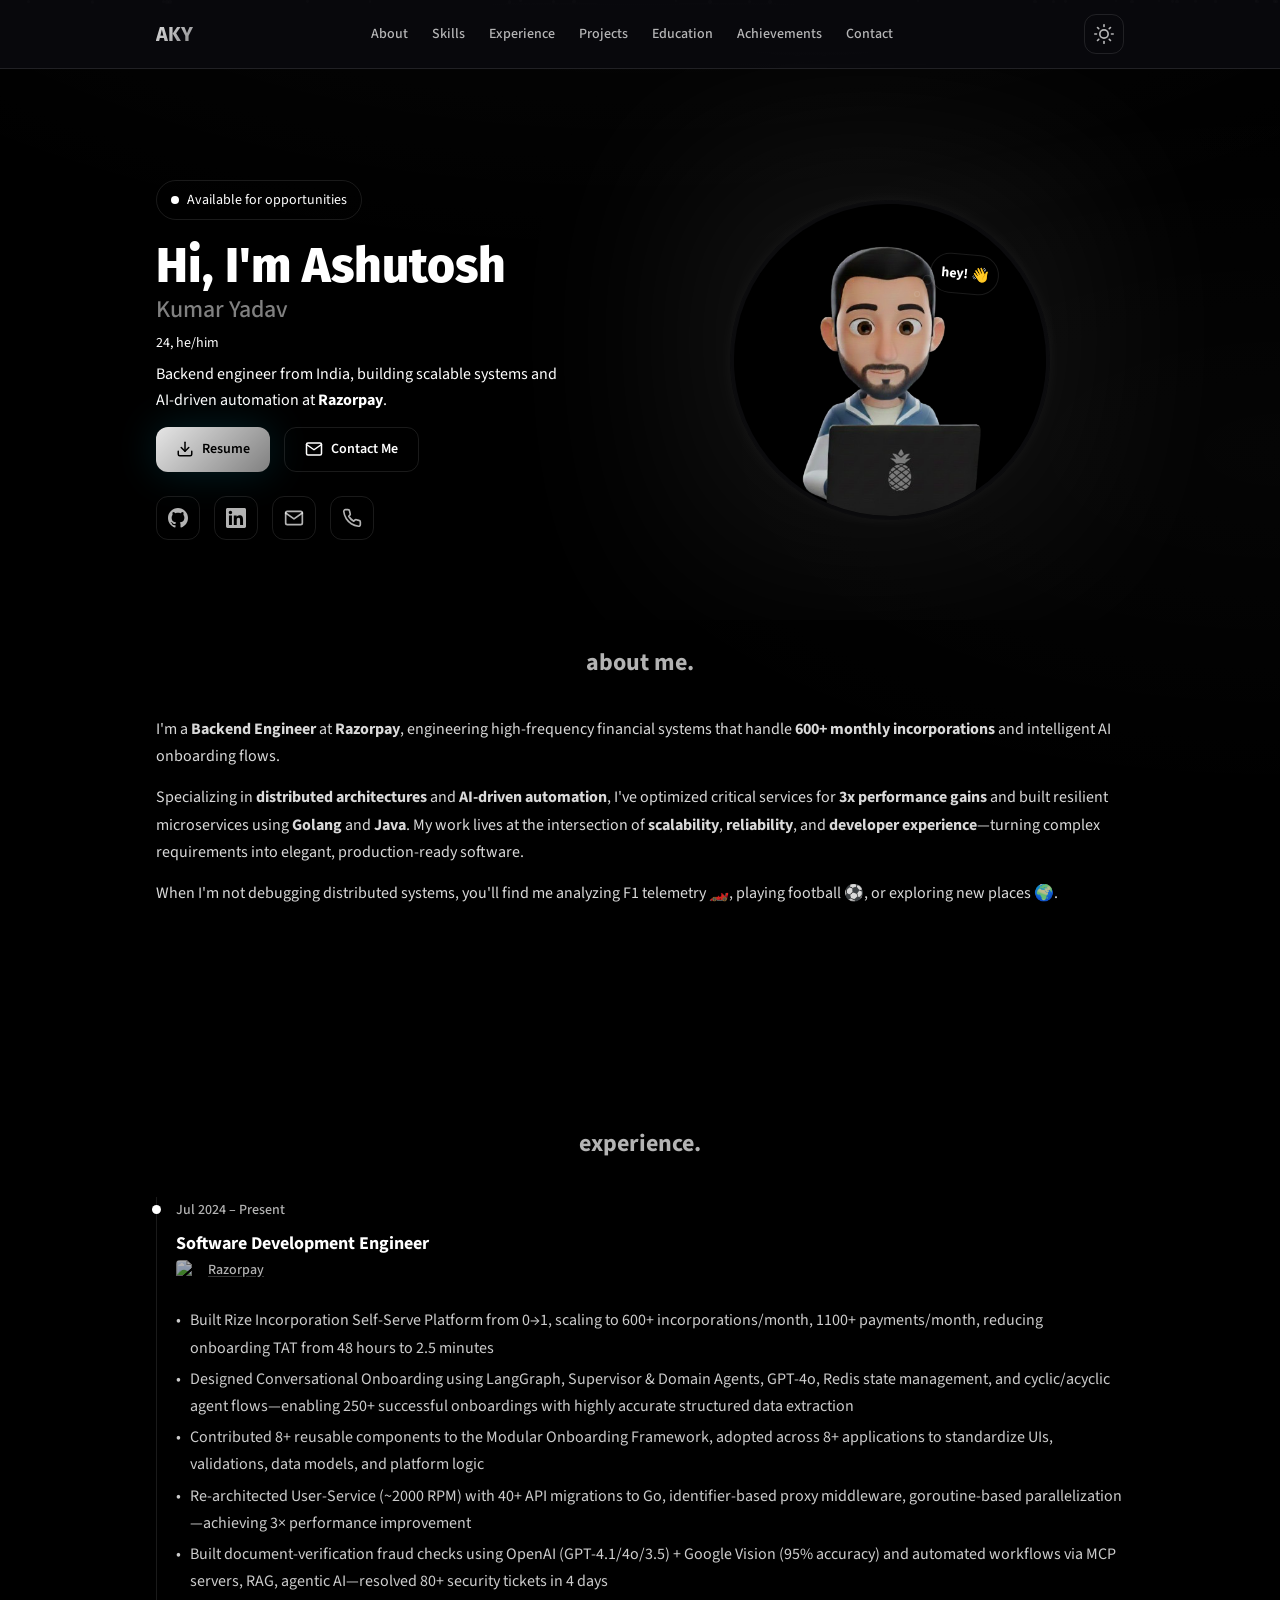
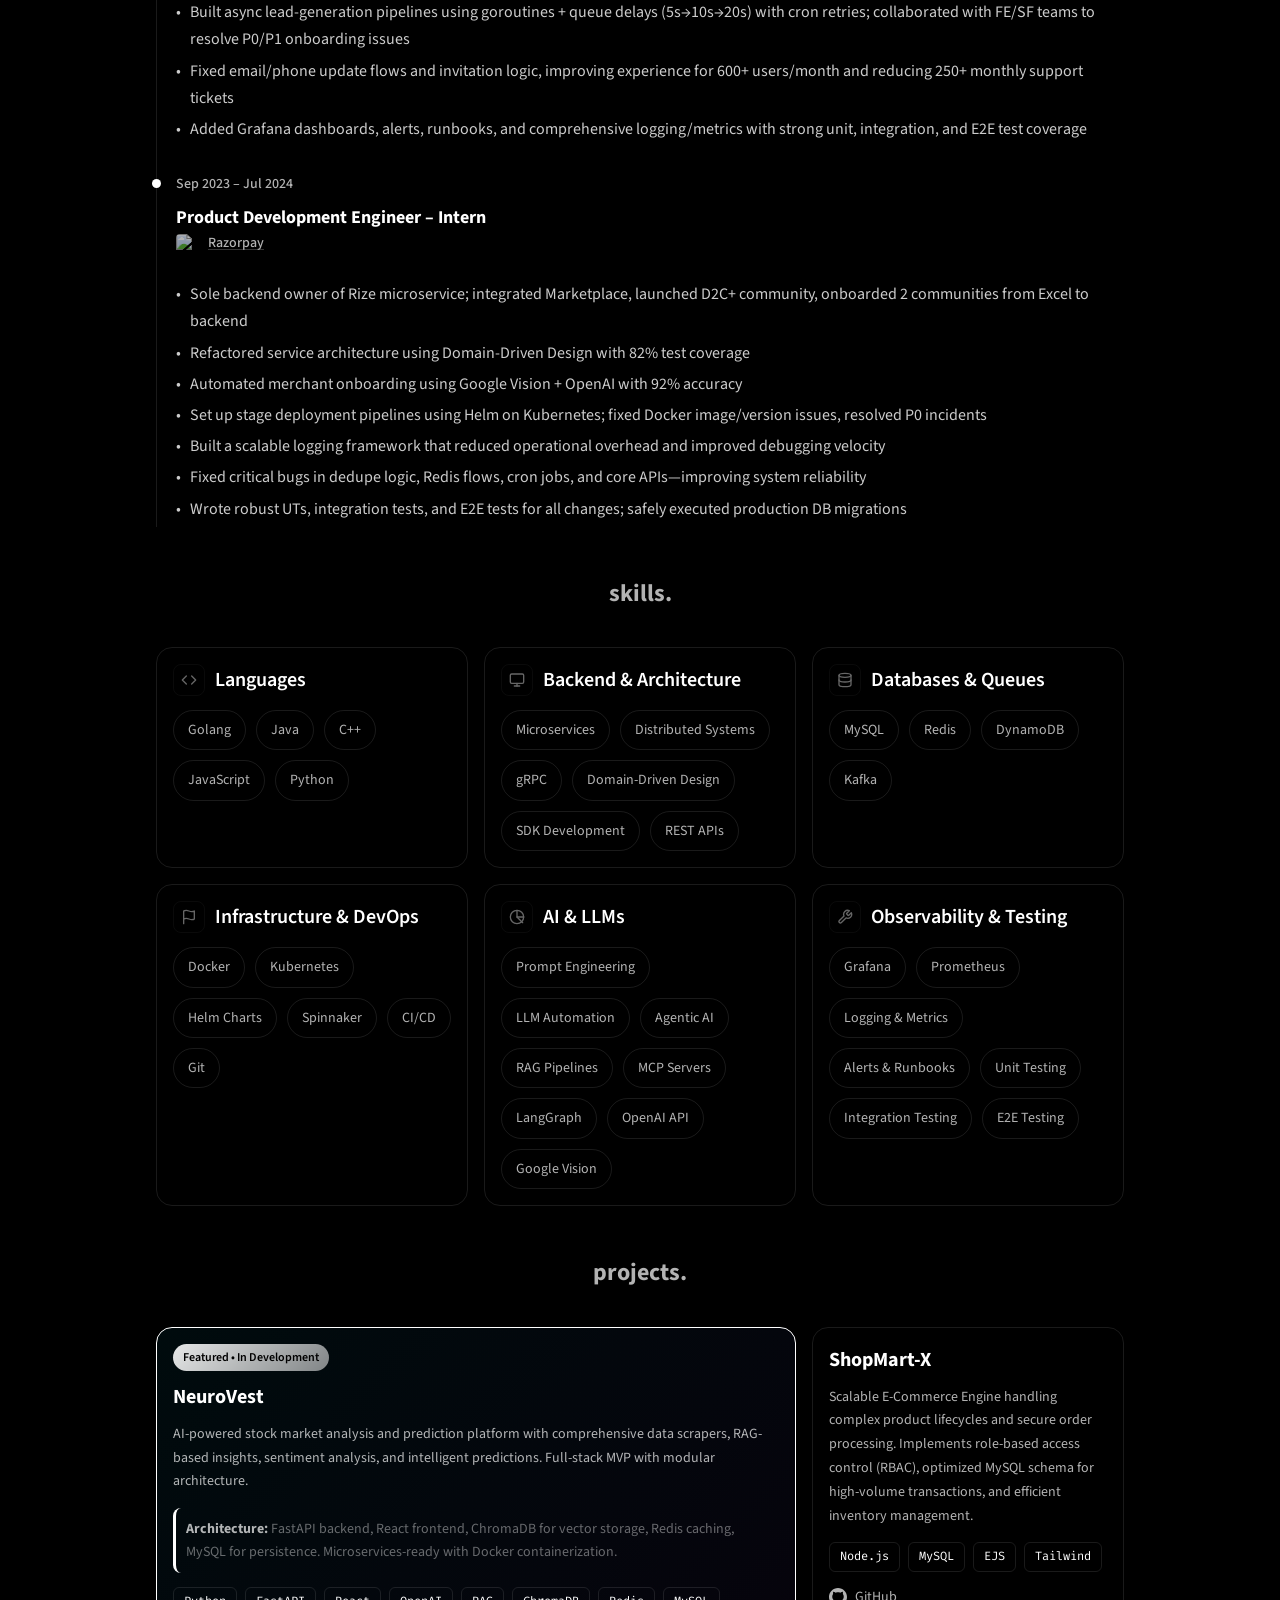
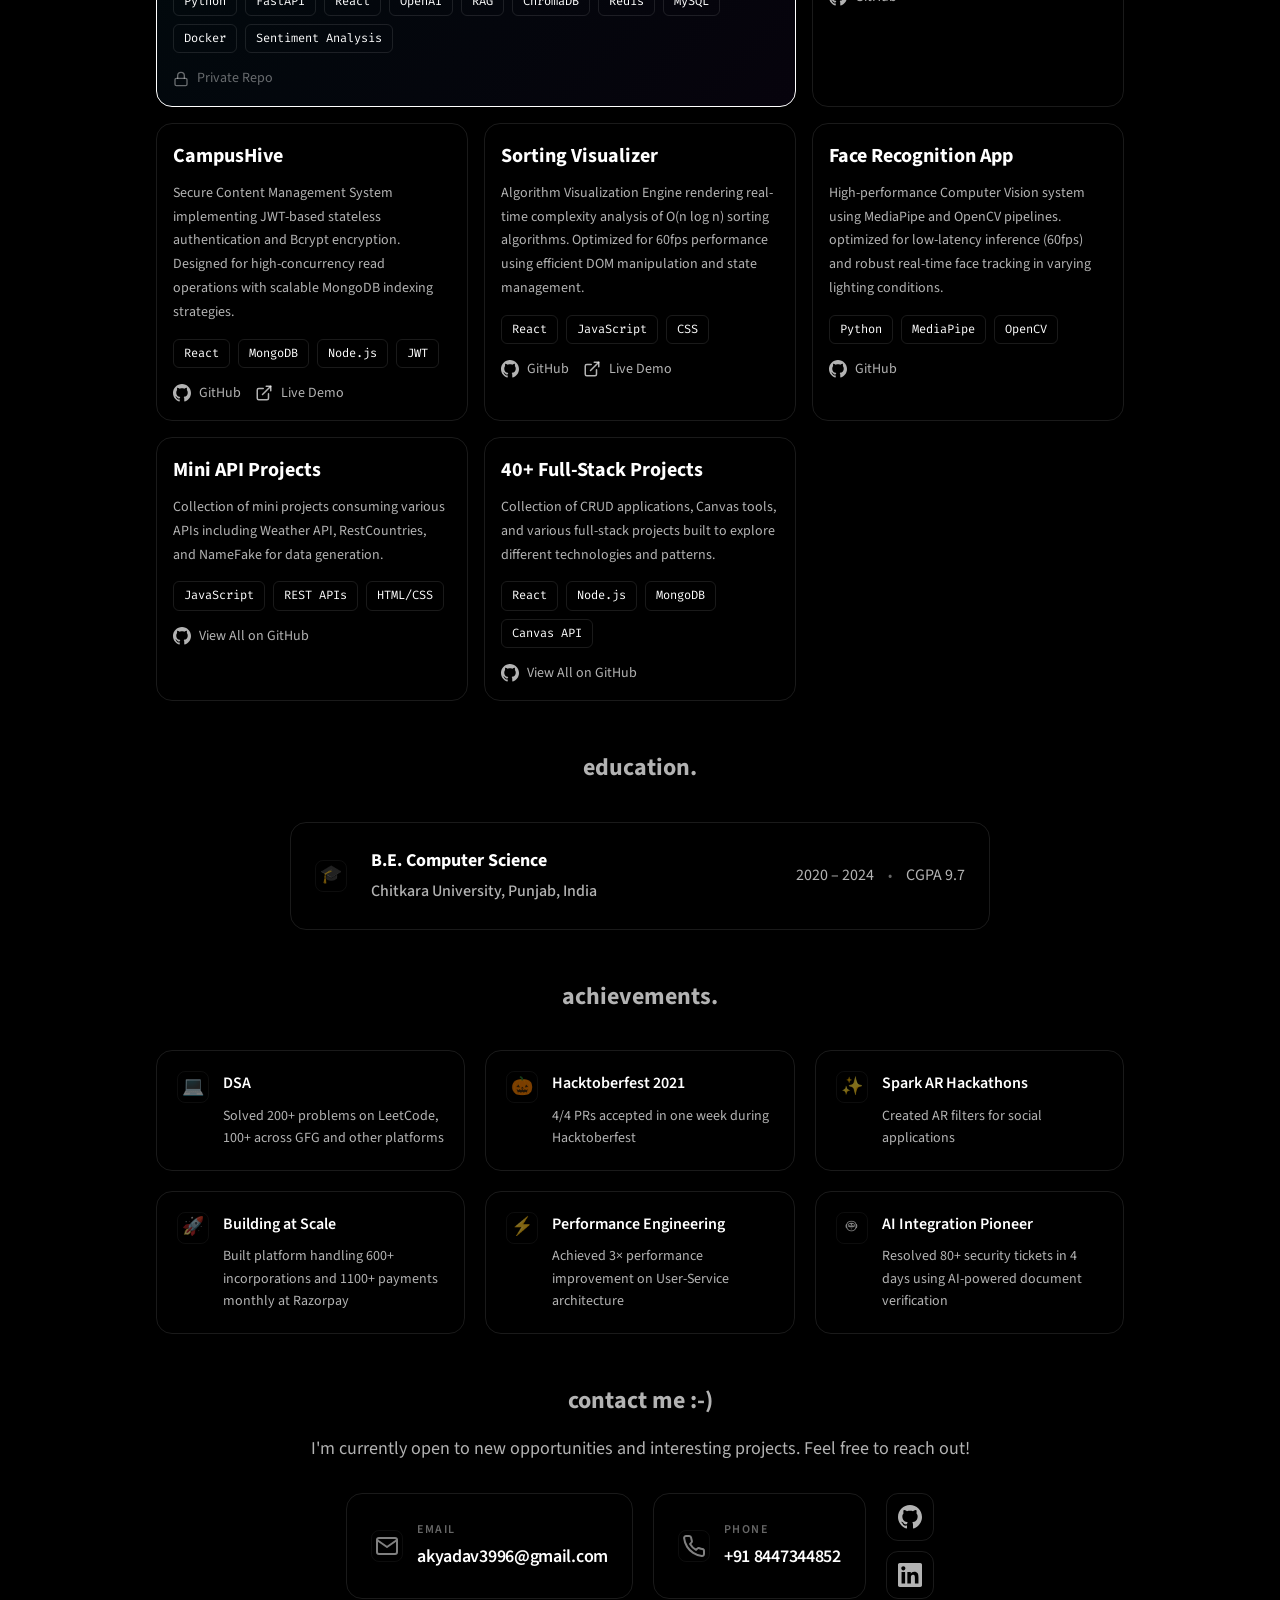
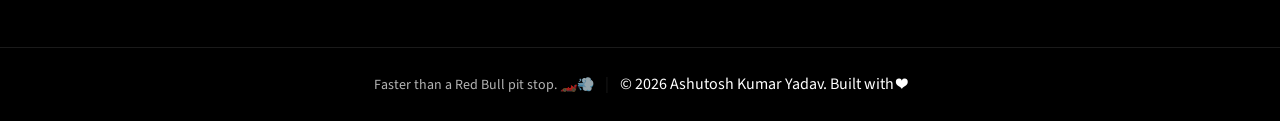
==== commit dbde08c3: "feat: complete UI overhaul v2 - B&W theme, resume sync, and live links" ====
--- a/public/index.html
+++ b/public/index.html
@@ -79,6 +79,7 @@
   <!-- Background Effects -->
   <div class="bg-gradient-overlay"></div>
   <div class="bg-grid"></div>
+  <div class="bg-particles" id="bgParticles"></div>
 
   <!-- Navigation -->
   <nav class="navbar">
@@ -129,18 +130,21 @@
         </div>
         <h1 class="hero-title">
           Hi, I'm Ashutosh
+          <span class="hero-surname">Kumar Yadav</span>
         </h1>
         <p class="hero-meta">24, he/him</p>
         <p class="hero-subtitle">
           Backend engineer from India, building scalable systems and AI-driven automation at <strong>Razorpay</strong>.
         </p>
         <div class="hero-buttons">
-          <a href="#projects" class="btn btn-primary">
+          <a href="assets/resume/Ashutosh_Resume.pdf" download class="btn btn-primary">
             <svg width="18" height="18" viewBox="0 0 24 24" fill="none" stroke="currentColor" stroke-width="2"
               stroke-linecap="round" stroke-linejoin="round">
-              <path d="M22 19a2 2 0 0 1-2 2H4a2 2 0 0 1-2-2V5a2 2 0 0 1 2-2h5l2 3h9a2 2 0 0 1 2 2z"></path>
+              <path d="M21 15v4a2 2 0 0 1-2 2H5a2 2 0 0 1-2-2v-4"></path>
+              <polyline points="7 10 12 15 17 10"></polyline>
+              <line x1="12" y1="15" x2="12" y2="3"></line>
             </svg>
-            View Projects
+            Resume
           </a>
           <a href="#contact" class="btn btn-secondary">
             <svg width="18" height="18" viewBox="0 0 24 24" fill="none" stroke="currentColor" stroke-width="2"
@@ -208,29 +212,33 @@
       <div class="about-content-full reveal">
         <div class="about-text">
           <p>
-            Hey! I'm a backend developer dedicated to creating scalable, reliable systems. I prioritize clean
-            architecture, exceptional developer experience, and projects that make real impact. I love working at the
-            intersection of systems design and AI, building software that's both robust and intelligent.
+            I'm a <strong>Backend Engineer</strong> at <strong>Razorpay</strong>, engineering high-frequency financial
+            systems that handle
+            <strong>600+ monthly incorporations</strong> and intelligent AI onboarding flows.
           </p>
           <p>
-            At Razorpay, I've built platforms handling 600+ company incorporations monthly, designed conversational AI
-            onboarding flows, and achieved 3× performance improvements on critical services. I thrive on taking ideas
-            from concept to production—rapidly.
+            Specializing in <strong>distributed architectures</strong> and <strong>AI-driven automation</strong>, I've
+            optimized critical services
+            for <strong>3x performance gains</strong> and built resilient microservices using <strong>Golang</strong>
+            and <strong>Java</strong>.
+            My work lives at the intersection of <strong>scalability</strong>, <strong>reliability</strong>, and
+            <strong>developer experience</strong>—turning
+            complex requirements into elegant, production-ready software.
           </p>
           <p>
-            Beyond coding, I love watching F1 races, playing football, and travelling to new places.
+            When I'm not debugging distributed systems, you'll find me analyzing F1 telemetry 🏎️, playing football ⚽,
+            or exploring new places 🌍.
           </p>
         </div>
       </div>
     </div>
   </section>
 
-  <!-- Skills Section -->
+  <!-- Experience section moved here via CSS order -->
   <section class="skills" id="skills">
     <div class="container">
       <div class="section-header reveal">
-        <span class="section-label">Skills</span>
-        <h2 class="section-title">Technologies I Work With</h2>
+        <span class="section-label">skills.</span>
       </div>
       <div class="skills-grid">
         <div class="skill-category reveal">
@@ -370,9 +378,7 @@
   <section class="experience" id="experience">
     <div class="container">
       <div class="section-header reveal">
-        <span class="section-label">Experience</span>
-        <h2 class="section-title">Professional Journey</h2>
-        <p class="section-subtitle">Building impactful products at scale</p>
+        <span class="section-label">experience.</span>
       </div>
       <div class="timeline">
         <div class="timeline-item reveal-left">
@@ -380,12 +386,10 @@
           <div class="timeline-content">
             <span class="timeline-date">Jul 2024 – Present</span>
             <h3 class="timeline-title">Software Development Engineer</h3>
-            <p class="timeline-company">
-              <svg class="company-logo" viewBox="0 0 24 24" fill="currentColor" width="16" height="16">
-                <path d="M12 2L2 7l10 5 10-5-10-5zM2 17l10 5 10-5M2 12l10 5 10-5" />
-              </svg>
-              at <a href="https://razorpay.com" target="_blank" rel="noopener">razorpay.com</a>
-            </p>
+            <a href="https://razorpay.com/" target="_blank" rel="noopener" class="timeline-company-link">
+              <img src="https://razorpay.com/favicon.png" alt="Razorpay" class="company-logo" width="20" height="20">
+              <span>Razorpay</span>
+            </a>
             <div class="timeline-description">
               <ul>
                 <li>Built Rize Incorporation Self-Serve Platform from 0→1, scaling to 600+ incorporations/month, 1100+
@@ -416,12 +420,10 @@
           <div class="timeline-content">
             <span class="timeline-date">Sep 2023 – Jul 2024</span>
             <h3 class="timeline-title">Product Development Engineer – Intern</h3>
-            <p class="timeline-company">
-              <svg class="company-logo" viewBox="0 0 24 24" fill="currentColor" width="16" height="16">
-                <path d="M12 2L2 7l10 5 10-5-10-5zM2 17l10 5 10-5M2 12l10 5 10-5" />
-              </svg>
-              at <a href="https://razorpay.com" target="_blank" rel="noopener">razorpay.com</a>
-            </p>
+            <a href="https://razorpay.com/" target="_blank" rel="noopener" class="timeline-company-link">
+              <img src="https://razorpay.com/favicon.png" alt="Razorpay" class="company-logo" width="20" height="20">
+              <span>Razorpay</span>
+            </a>
             <div class="timeline-description">
               <ul>
                 <li>Sole backend owner of Rize microservice; integrated Marketplace, launched D2C+ community, onboarded
@@ -448,8 +450,7 @@
   <section class="projects" id="projects">
     <div class="container">
       <div class="section-header reveal">
-        <span class="section-label">Projects</span>
-        <h2 class="section-title">Things I've Built</h2>
+        <span class="section-label">projects.</span>
       </div>
       <div class="projects-grid">
         <!-- Featured Project: NeuroVest -->
@@ -496,8 +497,9 @@
           <div class="project-body">
             <h3 class="project-title">ShopMart-X</h3>
             <p class="project-description">
-              Full-featured E-Commerce application with CRUD operations for Products and Orders, complete authentication
-              system.
+              Scalable E-Commerce Engine handling complex product lifecycles and secure order processing. Implements
+              role-based access control (RBAC), optimized MySQL schema for high-volume transactions, and efficient
+              inventory management.
             </p>
             <div class="project-tech">
               <span class="tech-tag">Node.js</span>
@@ -506,7 +508,8 @@
               <span class="tech-tag">Tailwind</span>
             </div>
             <div class="project-links">
-              <a href="https://github.com/AshutoshKY" target="_blank" rel="noopener noreferrer" class="project-link">
+              <a href="https://github.com/AshutoshKY/E-Comm-Crud-Exress-Ejs-Sql" target="_blank"
+                rel="noopener noreferrer" class="project-link">
                 <svg viewBox="0 0 24 24" fill="currentColor">
                   <path
                     d="M12 0c-6.626 0-12 5.373-12 12 0 5.302 3.438 9.8 8.207 11.387.599.111.793-.261.793-.577v-2.234c-3.338.726-4.033-1.416-4.033-1.416-.546-1.387-1.333-1.756-1.333-1.756-1.089-.745.083-.729.083-.729 1.205.084 1.839 1.237 1.839 1.237 1.07 1.834 2.807 1.304 3.492.997.107-.775.418-1.305.762-1.604-2.665-.305-5.467-1.334-5.467-5.931 0-1.311.469-2.381 1.236-3.221-.124-.303-.535-1.524.117-3.176 0 0 1.008-.322 3.301 1.23.957-.266 1.983-.399 3.003-.404 1.02.005 2.047.138 3.006.404 2.291-1.552 3.297-1.23 3.297-1.23.653 1.653.242 2.874.118 3.176.77.84 1.235 1.911 1.235 3.221 0 4.609-2.807 5.624-5.479 5.921.43.372.823 1.102.823 2.222v3.293c0 .319.192.694.801.576 4.765-1.589 8.199-6.086 8.199-11.386 0-6.627-5.373-12-12-12z" />
@@ -522,8 +525,8 @@
           <div class="project-body">
             <h3 class="project-title">CampusHive</h3>
             <p class="project-description">
-              Blog platform with CRUD functionality for blogs, JWT authentication, and Bcrypt password hashing for
-              secure login.
+              Secure Content Management System implementing JWT-based stateless authentication and Bcrypt encryption.
+              Designed for high-concurrency read operations with scalable MongoDB indexing strategies.
             </p>
             <div class="project-tech">
               <span class="tech-tag">React</span>
@@ -532,14 +535,15 @@
               <span class="tech-tag">JWT</span>
             </div>
             <div class="project-links">
-              <a href="https://github.com/AshutoshKY" target="_blank" rel="noopener noreferrer" class="project-link">
+              <a href="https://github.com/AshutoshKY/IP-Project-CampusHive" target="_blank" rel="noopener noreferrer"
+                class="project-link">
                 <svg viewBox="0 0 24 24" fill="currentColor">
                   <path
                     d="M12 0c-6.626 0-12 5.373-12 12 0 5.302 3.438 9.8 8.207 11.387.599.111.793-.261.793-.577v-2.234c-3.338.726-4.033-1.416-4.033-1.416-.546-1.387-1.333-1.756-1.333-1.756-1.089-.745.083-.729.083-.729 1.205.084 1.839 1.237 1.839 1.237 1.07 1.834 2.807 1.304 3.492.997.107-.775.418-1.305.762-1.604-2.665-.305-5.467-1.334-5.467-5.931 0-1.311.469-2.381 1.236-3.221-.124-.303-.535-1.524.117-3.176 0 0 1.008-.322 3.301 1.23.957-.266 1.983-.399 3.003-.404 1.02.005 2.047.138 3.006.404 2.291-1.552 3.297-1.23 3.297-1.23.653 1.653.242 2.874.118 3.176.77.84 1.235 1.911 1.235 3.221 0 4.609-2.807 5.624-5.479 5.921.43.372.823 1.102.823 2.222v3.293c0 .319.192.694.801.576 4.765-1.589 8.199-6.086 8.199-11.386 0-6.627-5.373-12-12-12z" />
                 </svg>
                 GitHub
               </a>
-              <a href="#" class="project-link">
+              <a href="https://campushive.netlify.app/" target="_blank" rel="noopener noreferrer" class="project-link">
                 <svg viewBox="0 0 24 24" fill="none" stroke="currentColor" stroke-width="2" stroke-linecap="round"
                   stroke-linejoin="round">
                   <path d="M18 13v6a2 2 0 0 1-2 2H5a2 2 0 0 1-2-2V8a2 2 0 0 1 2-2h6"></path>
@@ -557,8 +561,8 @@
           <div class="project-body">
             <h3 class="project-title">Sorting Visualizer</h3>
             <p class="project-description">
-              Interactive visualization of popular sorting algorithms including Merge Sort, Quick Sort, Bubble Sort,
-              Selection Sort, and Insertion Sort.
+              Algorithm Visualization Engine rendering real-time complexity analysis of O(n log n) sorting algorithms.
+              Optimized for 60fps performance using efficient DOM manipulation and state management.
             </p>
             <div class="project-tech">
               <span class="tech-tag">React</span>
@@ -566,14 +570,16 @@
               <span class="tech-tag">CSS</span>
             </div>
             <div class="project-links">
-              <a href="https://github.com/AshutoshKY" target="_blank" rel="noopener noreferrer" class="project-link">
+              <a href="https://github.com/AshutoshKY/Sorting_Visualizer-React" target="_blank" rel="noopener noreferrer"
+                class="project-link">
                 <svg viewBox="0 0 24 24" fill="currentColor">
                   <path
                     d="M12 0c-6.626 0-12 5.373-12 12 0 5.302 3.438 9.8 8.207 11.387.599.111.793-.261.793-.577v-2.234c-3.338.726-4.033-1.416-4.033-1.416-.546-1.387-1.333-1.756-1.333-1.756-1.089-.745.083-.729.083-.729 1.205.084 1.839 1.237 1.839 1.237 1.07 1.834 2.807 1.304 3.492.997.107-.775.418-1.305.762-1.604-2.665-.305-5.467-1.334-5.467-5.931 0-1.311.469-2.381 1.236-3.221-.124-.303-.535-1.524.117-3.176 0 0 1.008-.322 3.301 1.23.957-.266 1.983-.399 3.003-.404 1.02.005 2.047.138 3.006.404 2.291-1.552 3.297-1.23 3.297-1.23.653 1.653.242 2.874.118 3.176.77.84 1.235 1.911 1.235 3.221 0 4.609-2.807 5.624-5.479 5.921.43.372.823 1.102.823 2.222v3.293c0 .319.192.694.801.576 4.765-1.589 8.199-6.086 8.199-11.386 0-6.627-5.373-12-12-12z" />
                 </svg>
                 GitHub
               </a>
-              <a href="#" class="project-link">
+              <a href="https://ashutoshky.github.io/Sorting_Visualizer-React/" target="_blank" rel="noopener noreferrer"
+                class="project-link">
                 <svg viewBox="0 0 24 24" fill="none" stroke="currentColor" stroke-width="2" stroke-linecap="round"
                   stroke-linejoin="round">
                   <path d="M18 13v6a2 2 0 0 1-2 2H5a2 2 0 0 1-2-2V8a2 2 0 0 1 2-2h6"></path>
@@ -591,7 +597,8 @@
           <div class="project-body">
             <h3 class="project-title">Face Recognition App</h3>
             <p class="project-description">
-              Real-time face recognition application using MediaPipe and OpenCV, achieving 60fps performance.
+              High-performance Computer Vision system using MediaPipe and OpenCV pipelines. optimized for low-latency
+              inference (60fps) and robust real-time face tracking in varying lighting conditions.
             </p>
             <div class="project-tech">
               <span class="tech-tag">Python</span>
@@ -599,7 +606,8 @@
               <span class="tech-tag">OpenCV</span>
             </div>
             <div class="project-links">
-              <a href="https://github.com/AshutoshKY" target="_blank" rel="noopener noreferrer" class="project-link">
+              <a href="https://github.com/AshutoshKY/FaceRecognition-OpenCV-MediaPipe" target="_blank"
+                rel="noopener noreferrer" class="project-link">
                 <svg viewBox="0 0 24 24" fill="currentColor">
                   <path
                     d="M12 0c-6.626 0-12 5.373-12 12 0 5.302 3.438 9.8 8.207 11.387.599.111.793-.261.793-.577v-2.234c-3.338.726-4.033-1.416-4.033-1.416-.546-1.387-1.333-1.756-1.333-1.756-1.089-.745.083-.729.083-.729 1.205.084 1.839 1.237 1.839 1.237 1.07 1.834 2.807 1.304 3.492.997.107-.775.418-1.305.762-1.604-2.665-.305-5.467-1.334-5.467-5.931 0-1.311.469-2.381 1.236-3.221-.124-.303-.535-1.524.117-3.176 0 0 1.008-.322 3.301 1.23.957-.266 1.983-.399 3.003-.404 1.02.005 2.047.138 3.006.404 2.291-1.552 3.297-1.23 3.297-1.23.653 1.653.242 2.874.118 3.176.77.84 1.235 1.911 1.235 3.221 0 4.609-2.807 5.624-5.479 5.921.43.372.823 1.102.823 2.222v3.293c0 .319.192.694.801.576 4.765-1.589 8.199-6.086 8.199-11.386 0-6.627-5.373-12-12-12z" />
@@ -624,12 +632,13 @@
               <span class="tech-tag">HTML/CSS</span>
             </div>
             <div class="project-links">
-              <a href="https://github.com/AshutoshKY" target="_blank" rel="noopener noreferrer" class="project-link">
+              <a href="https://github.com/AshutoshKY?tab=repositories" target="_blank" rel="noopener noreferrer"
+                class="project-link">
                 <svg viewBox="0 0 24 24" fill="currentColor">
                   <path
                     d="M12 0c-6.626 0-12 5.373-12 12 0 5.302 3.438 9.8 8.207 11.387.599.111.793-.261.793-.577v-2.234c-3.338.726-4.033-1.416-4.033-1.416-.546-1.387-1.333-1.756-1.333-1.756-1.089-.745.083-.729.083-.729 1.205.084 1.839 1.237 1.839 1.237 1.07 1.834 2.807 1.304 3.492.997.107-.775.418-1.305.762-1.604-2.665-.305-5.467-1.334-5.467-5.931 0-1.311.469-2.381 1.236-3.221-.124-.303-.535-1.524.117-3.176 0 0 1.008-.322 3.301 1.23.957-.266 1.983-.399 3.003-.404 1.02.005 2.047.138 3.006.404 2.291-1.552 3.297-1.23 3.297-1.23.653 1.653.242 2.874.118 3.176.77.84 1.235 1.911 1.235 3.221 0 4.609-2.807 5.624-5.479 5.921.43.372.823 1.102.823 2.222v3.293c0 .319.192.694.801.576 4.765-1.589 8.199-6.086 8.199-11.386 0-6.627-5.373-12-12-12z" />
                 </svg>
-                GitHub
+                View All on GitHub
               </a>
             </div>
           </div>
@@ -668,14 +677,20 @@
   <section class="education" id="education">
     <div class="container">
       <div class="section-header reveal">
-        <span class="section-label">Education</span>
-        <h2 class="section-title">Academic Background</h2>
+        <span class="section-label">education.</span>
       </div>
       <div class="education-card reveal-scale">
         <div class="education-icon">🎓</div>
-        <div class="education-content">
-          <h3>B.E. Computer Science</h3>
-          <p class="duration">2020 – 2024 • CGPA 9.7</p>
+        <div class="education-content-inline">
+          <div class="edu-info">
+            <span class="edu-degree">B.E. Computer Science</span>
+            <span class="edu-place">Chitkara University, Punjab, India</span>
+          </div>
+          <div class="edu-meta">
+            <span class="edu-year">2020 – 2024</span>
+            <span class="edu-separator">•</span>
+            <span class="edu-score">CGPA 9.7</span>
+          </div>
         </div>
       </div>
     </div>
@@ -685,14 +700,13 @@
   <section class="achievements" id="achievements">
     <div class="container">
       <div class="section-header reveal">
-        <span class="section-label">Achievements</span>
-        <h2 class="section-title">Highlights & Recognition</h2>
+        <span class="section-label">achievements.</span>
       </div>
       <div class="achievements-grid">
         <div class="achievement-card reveal">
           <div class="achievement-icon">💻</div>
           <div class="achievement-content">
-            <h4>Competitive Programming</h4>
+            <h4>DSA</h4>
             <p>Solved 200+ problems on LeetCode, 100+ across GFG and other platforms</p>
           </div>
         </div>
@@ -744,14 +758,12 @@
   <section class="contact" id="contact">
     <div class="container">
       <div class="section-header reveal">
-        <span class="section-label">Contact</span>
-        <h2 class="section-title">Let's Connect</h2>
-        <p class="section-subtitle">Have a question or want to work together? I'd love to hear from you!</p>
-      </div>
-      <div class="contact-simple reveal">
+        <span class="section-label">contact me :-)</span>
         <p class="contact-intro">
           I'm currently open to new opportunities and interesting projects. Feel free to reach out!
         </p>
+      </div>
+      <div class="contact-simple reveal">
         <div class="contact-cards">
           <a href="mailto:akyadav3996@gmail.com" class="contact-card">
             <div class="contact-card-icon">
@@ -780,53 +792,35 @@
               <span class="contact-card-value">+91 8447344852</span>
             </div>
           </a>
-        </div>
-        <p class="sr-only">
-          Resume of Ashutosh Kumar Yadav, Backend Software Engineer at Razorpay
-        </p>
-
-        <a href="assets/resume/Ashutosh_Kumar_Yadav_Backend_Engineer.pdf" download
-          onclick="gtag('event', 'download', {'event_category': 'resume', 'event_label': 'hero_button'})"
-          class="btn btn-primary resume-download">
-          <svg width="18" height="18" viewBox="0 0 24 24" fill="none" stroke="currentColor" stroke-width="2"
-            stroke-linecap="round" stroke-linejoin="round">
-            <path d="M21 15v4a2 2 0 0 1-2 2H5a2 2 0 0 1-2-2v-4"></path>
-            <polyline points="7 10 12 15 17 10"></polyline>
-            <line x1="12" y1="15" x2="12" y2="3"></line>
-          </svg>
-          Download Resume
-        </a>
-        <div class="contact-socials-centered">
-          <a href="https://github.com/AshutoshKY" target="_blank" rel="noopener noreferrer" class="social-link"
-            aria-label="GitHub">
-            <svg viewBox="0 0 24 24" fill="currentColor">
-              <path
-                d="M12 0c-6.626 0-12 5.373-12 12 0 5.302 3.438 9.8 8.207 11.387.599.111.793-.261.793-.577v-2.234c-3.338.726-4.033-1.416-4.033-1.416-.546-1.387-1.333-1.756-1.333-1.756-1.089-.745.083-.729.083-.729 1.205.084 1.839 1.237 1.839 1.237 1.07 1.834 2.807 1.304 3.492.997.107-.775.418-1.305.762-1.604-2.665-.305-5.467-1.334-5.467-5.931 0-1.311.469-2.381 1.236-3.221-.124-.303-.535-1.524.117-3.176 0 0 1.008-.322 3.301 1.23.957-.266 1.983-.399 3.003-.404 1.02.005 2.047.138 3.006.404 2.291-1.552 3.297-1.23 3.297-1.23.653 1.653.242 2.874.118 3.176.77.84 1.235 1.911 1.235 3.221 0 4.609-2.807 5.624-5.479 5.921.43.372.823 1.102.823 2.222v3.293c0 .319.192.694.801.576 4.765-1.589 8.199-6.086 8.199-11.386 0-6.627-5.373-12-12-12z" />
-            </svg>
-          </a>
-          <a href="https://linkedin.com/in/ashutosh-kumar-yadav" target="_blank" rel="noopener noreferrer"
-            class="social-link" aria-label="LinkedIn">
-            <svg viewBox="0 0 24 24" fill="currentColor">
-              <path
-                d="M20.447 20.452h-3.554v-5.569c0-1.328-.027-3.037-1.852-3.037-1.853 0-2.136 1.445-2.136 2.939v5.667H9.351V9h3.414v1.561h.046c.477-.9 1.637-1.85 3.37-1.85 3.601 0 4.267 2.37 4.267 5.455v6.286zM5.337 7.433c-1.144 0-2.063-.926-2.063-2.065 0-1.138.92-2.063 2.063-2.063 1.14 0 2.064.925 2.064 2.063 0 1.139-.925 2.065-2.064 2.065zm1.782 13.019H3.555V9h3.564v11.452zM22.225 0H1.771C.792 0 0 .774 0 1.729v20.542C0 23.227.792 24 1.771 24h20.451C23.2 24 24 23.227 24 22.271V1.729C24 .774 23.2 0 22.222 0h.003z" />
-            </svg>
-          </a>
-        </div>
-      </div>
-    </div>
+          <!-- Social icons next to phone -->
+          <div class="contact-socials-col">
+            <a href="https://github.com/AshutoshKY" target="_blank" rel="noopener noreferrer" class="social-link"
+              aria-label="GitHub">
+              <svg viewBox="0 0 24 24" fill="currentColor">
+                <path
+                  d="M12 0c-6.626 0-12 5.373-12 12 0 5.302 3.438 9.8 8.207 11.387.599.111.793-.261.793-.577v-2.234c-3.338.726-4.033-1.416-4.033-1.416-.546-1.387-1.333-1.756-1.333-1.756-1.089-.745.083-.729.083-.729 1.205.084 1.839 1.237 1.839 1.237 1.07 1.834 2.807 1.304 3.492.997.107-.775.418-1.305.762-1.604-2.665-.305-5.467-1.334-5.467-5.931 0-1.311.469-2.381 1.236-3.221-.124-.303-.535-1.524.117-3.176 0 0 1.008-.322 3.301 1.23.957-.266 1.983-.399 3.003-.404 1.02.005 2.047.138 3.006.404 2.291-1.552 3.297-1.23 3.297-1.23.653 1.653.242 2.874.118 3.176.77.84 1.235 1.911 1.235 3.221 0 4.609-2.807 5.624-5.479 5.921.43.372.823 1.102.823 2.222v3.293c0 .319.192.694.801.576 4.765-1.589 8.199-6.086 8.199-11.386 0-6.627-5.373-12-12-12z" />
+              </svg>
+            </a>
+            <a href="https://linkedin.com/in/ashutosh-kumar-yadav" target="_blank" rel="noopener noreferrer"
+              class="social-link" aria-label="LinkedIn">
+              <svg viewBox="0 0 24 24" fill="currentColor">
+                <path
+                  d="M20.447 20.452h-3.554v-5.569c0-1.328-.027-3.037-1.852-3.037-1.853 0-2.136 1.445-2.136 2.939v5.667H9.351V9h3.414v1.561h.046c.477-.9 1.637-1.85 3.37-1.85 3.601 0 4.267 2.37 4.267 5.455v6.286zM5.337 7.433c-1.144 0-2.063-.926-2.063-2.065 0-1.138.92-2.063 2.063-2.063 1.14 0 2.064.925 2.064 2.063 0 1.139-.925 2.065-2.064 2.065zm1.782 13.019H3.555V9h3.564v11.452zM22.225 0H1.771C.792 0 0 .774 0 1.729v20.542C0 23.227.792 24 1.771 24h20.451C23.2 24 24 23.227 24 22.271V1.729C24 .774 23.2 0 22.222 0h.003z" />
+              </svg>
+            </a>
+          </div>
+        </div>
+      </div>
   </section>
 
   <!-- Footer -->
   <footer class="footer">
     <div class="container">
       <p class="footer-text">
-        © 2026 <a href="#">Ashutosh Kumar Yadav</a>. Built with ❤️
+        <span class="footer-quirk">Faster than a Red Bull pit stop. 🏎️💨</span>
+        <span class="footer-separator"> | </span>
+        &copy; 2026 Ashutosh Kumar Yadav. Built with ❤️
       </p>
-      <div class="footer-links">
-        <a href="#about" class="footer-link">About</a>
-        <a href="#projects" class="footer-link">Projects</a>
-        <a href="#contact" class="footer-link">Contact</a>
-      </div>
     </div>
     <p class="sr-only">
       Portfolio website of Ashutosh Kumar Yadav, Backend Software Engineer at Razorpay.
@@ -842,22 +836,6 @@
     </svg>
   </button>
 
-  <!-- Audio Toggle -->
-  <button class="audio-toggle" id="audioToggle" aria-label="Toggle audio">
-    <svg class="audio-on" viewBox="0 0 24 24" fill="none" stroke="currentColor" stroke-width="2">
-      <polygon points="11 5 6 9 2 9 2 15 6 15 11 19 11 5"></polygon>
-      <path d="M19.07 4.93a10 10 0 0 1 0 14.14M15.54 8.46a5 5 0 0 1 0 7.07"></path>
-    </svg>
-    <svg class="audio-off" viewBox="0 0 24 24" fill="none" stroke="currentColor" stroke-width="2">
-      <polygon points="11 5 6 9 2 9 2 15 6 15 11 19 11 5"></polygon>
-      <line x1="23" y1="9" x2="17" y2="15"></line>
-      <line x1="17" y1="9" x2="23" y2="15"></line>
-    </svg>
-  </button>
-  <audio id="bgMusic" loop>
-    <source src="https://www.soundhelix.com/examples/mp3/SoundHelix-Song-1.mp3" type="audio/mpeg">
-  </audio>
-
   <!-- JavaScript -->
   <script src="js/main.js"></script>
 </body>
--- a/public/css/style.css
+++ b/public/css/style.css
@@ -60,19 +60,69 @@
     background: none;
 }
 
+/* Section ordering - Experience before Skills */
+body {
+    display: flex;
+    flex-direction: column;
+}
+
+.navbar {
+    order: 1;
+}
+
+.hero {
+    order: 2;
+}
+
+.about {
+    order: 3;
+}
+
+.experience {
+    order: 4;
+}
+
+.skills {
+    order: 5;
+}
+
+.projects {
+    order: 6;
+}
+
+.education {
+    order: 7;
+}
+
+.achievements {
+    order: 8;
+}
+
+.contact {
+    order: 9;
+}
+
+.footer {
+    order: 10;
+}
+
+.back-to-top {
+    order: 11;
+}
+
 /* ===============================================
    LAYOUT
    =============================================== */
 
 .container {
     width: 100%;
-    max-width: var(--container-max);
+    max-width: 1000px;
     margin: 0 auto;
     padding: 0 var(--container-padding);
 }
 
 section {
-    padding: var(--space-16) 0;
+    padding: var(--space-8) 0;
     position: relative;
 }
 
@@ -95,6 +145,47 @@
 
 .bg-grid {
     display: none;
+}
+
+/* Dim floating particles */
+.bg-particles {
+    position: fixed;
+    top: 0;
+    left: 0;
+    width: 100%;
+    height: 100%;
+    pointer-events: none;
+    z-index: 0;
+    overflow: hidden;
+}
+
+.bg-particle {
+    position: absolute;
+    width: 3px;
+    height: 3px;
+    background: rgba(255, 255, 255, 0.12);
+    border-radius: 50%;
+    animation: particleFloat linear infinite;
+}
+
+@keyframes particleFloat {
+    0% {
+        transform: translateY(100vh) translateX(0);
+        opacity: 0;
+    }
+
+    10% {
+        opacity: 1;
+    }
+
+    90% {
+        opacity: 1;
+    }
+
+    100% {
+        transform: translateY(-10vh) translateX(20px);
+        opacity: 0;
+    }
 }
 
 /* ===============================================
@@ -266,11 +357,14 @@
    =============================================== */
 
 .hero {
-    min-height: 100vh;
-    display: flex;
-    align-items: center;
-    padding-top: 100px;
     position: relative;
+    padding-top: 180px;
+    /* Increased from 140px for more top space */
+    padding-bottom: 80px;
+    /* Increased space before About Me */
+    display: flex;
+    align-items: flex-start;
+    justify-content: center;
     overflow: hidden;
 }
 
@@ -309,13 +403,21 @@
 
 .hero-title {
     font-family: var(--font-display);
-    font-size: var(--text-6xl);
+    font-size: var(--text-5xl);
     font-weight: var(--font-extrabold);
     line-height: 1.1;
-    margin-bottom: var(--space-4);
+    margin-bottom: var(--space-2);
     animation: fadeInUp 0.6s ease forwards;
     animation-delay: 100ms;
     opacity: 0;
+}
+
+.hero-surname {
+    display: block;
+    font-size: var(--text-2xl);
+    font-weight: var(--font-medium);
+    opacity: 0.5;
+    margin-top: var(--space-1);
 }
 
 .hero-title .gradient-text {
@@ -329,21 +431,19 @@
 
 .hero-meta {
     font-size: var(--text-sm);
-    color: var(--text-muted);
-    margin-bottom: var(--space-3);
+    opacity: 0.4;
+    margin-bottom: var(--space-2);
     animation: fadeInUp 0.6s ease forwards;
     animation-delay: 150ms;
-    opacity: 0;
 }
 
 .hero-subtitle {
-    font-size: var(--text-lg);
-    color: var(--text-secondary);
-    margin-bottom: var(--space-6);
-    max-width: 480px;
+    font-size: var(--text-base);
+    opacity: 0.7;
+    margin-bottom: var(--space-4);
+    max-width: 420px;
     animation: fadeInUp 0.6s ease forwards;
     animation-delay: 200ms;
-    opacity: 0;
 }
 
 .hero-buttons {
@@ -468,6 +568,8 @@
     animation: rotateAura 4s linear infinite;
     filter: drop-shadow(0 0 6px rgba(255, 255, 255, 0.2));
     z-index: -1;
+    display: none;
+    /* Hide flashy background */
 }
 
 /* Inner glow ring (B&W) */
@@ -680,17 +782,17 @@
 
 .section-header {
     text-align: center;
-    margin-bottom: var(--space-10);
+    margin-bottom: var(--space-6);
 }
 
 .section-label {
     display: inline-block;
-    font-size: var(--text-xs);
-    font-weight: var(--font-semibold);
-    color: var(--accent-primary);
-    text-transform: uppercase;
-    letter-spacing: 2px;
-    margin-bottom: var(--space-3);
+    font-size: var(--text-2xl);
+    font-weight: var(--font-bold);
+    opacity: 0.7;
+    text-transform: lowercase;
+    letter-spacing: 0;
+    margin-bottom: var(--space-4);
 }
 
 .section-title {
@@ -712,19 +814,21 @@
    =============================================== */
 
 .about {
-    background: linear-gradient(180deg, transparent, var(--bg-secondary) 50%, transparent);
+    background: transparent;
+    padding-top: var(--space-8);
+    padding-bottom: 180px;
+    /* Reduced to balance "visible" vs "too much space" */
 }
 
 .about-content-full {
-    max-width: 800px;
-    margin: 0 auto;
+    max-width: 100%;
 }
 
 .about-text p {
-    color: var(--text-secondary);
-    margin-bottom: var(--space-5);
-    line-height: 1.9;
-    font-size: var(--text-lg);
+    margin-bottom: var(--space-4);
+    line-height: 1.7;
+    font-size: var(--text-base);
+    opacity: 0.85;
 }
 
 .about-text p strong {
@@ -843,24 +947,25 @@
 .skill-category-header {
     display: flex;
     align-items: center;
-    gap: var(--space-4);
-    margin-bottom: var(--space-6);
+    gap: var(--space-3);
+    margin-bottom: var(--space-4);
 }
 
 .skill-category-icon {
-    width: 48px;
-    height: 48px;
+    width: 32px;
+    height: 32px;
     display: flex;
     align-items: center;
     justify-content: center;
-    background: var(--accent-gradient);
-    border-radius: var(--radius-lg);
-    color: var(--bg-primary);
+    background: transparent;
+    border: 1px solid rgba(255, 255, 255, 0.1);
+    border-radius: var(--radius-md);
+    opacity: 0.4;
 }
 
 .skill-category-icon svg {
-    width: 24px;
-    height: 24px;
+    width: 16px;
+    height: 16px;
 }
 
 .skill-category-title {
@@ -901,13 +1006,21 @@
 .timeline {
     display: flex;
     flex-direction: column;
-    gap: var(--space-6);
-    max-width: 700px;
-    margin: 0 auto;
-}
-
+    gap: var(--space-8);
+    max-width: 100%;
+    position: relative;
+    padding-left: var(--space-6);
+}
+
+/* Vertical line on left */
 .timeline::before {
-    display: none;
+    content: '';
+    position: absolute;
+    left: 0;
+    top: 0;
+    bottom: 0;
+    width: 1px;
+    background: rgba(255, 255, 255, 0.1);
 }
 
 .timeline-item {
@@ -920,33 +1033,39 @@
     padding: 0;
 }
 
+/* Dot on the line */
 .timeline-dot {
-    display: none;
+    position: absolute;
+    left: calc(-1 * var(--space-6) - 4px);
+    top: 8px;
+    width: 9px;
+    height: 9px;
+    background: #fff;
+    border-radius: 50%;
 }
 
 .timeline-content {
-    background: var(--bg-card);
-    border: 1px solid var(--glass-border);
-    border-radius: var(--radius-xl);
-    padding: var(--space-5);
+    background: transparent;
+    border: none;
+    border-radius: 0;
+    padding: 0;
     max-width: 100%;
-    transition: all var(--transition-base);
 }
 
 .timeline-content:hover {
-    border-color: var(--accent-primary);
-    transform: translateY(-2px);
-    box-shadow: var(--shadow-glow);
+    border-color: transparent;
+    transform: none;
+    box-shadow: none;
 }
 
 .timeline-date {
     display: inline-block;
-    padding: var(--space-1) var(--space-3);
-    background: var(--accent-gradient);
-    border-radius: var(--radius-full);
-    font-size: var(--text-xs);
-    font-weight: var(--font-semibold);
-    color: var(--bg-primary);
+    padding: 0;
+    background: transparent;
+    border-radius: 0;
+    font-size: var(--text-sm);
+    font-weight: var(--font-medium);
+    color: var(--text-secondary);
     margin-bottom: var(--space-2);
 }
 
@@ -973,8 +1092,8 @@
 }
 
 .timeline-description {
-    font-size: var(--text-sm);
-    color: var(--text-secondary);
+    font-size: var(--text-base);
+    opacity: 0.8;
     line-height: 1.7;
 }
 
@@ -1157,26 +1276,75 @@
 }
 
 .education-icon {
-    width: 80px;
-    height: 80px;
+    width: 32px;
+    height: 32px;
     flex-shrink: 0;
     display: flex;
     align-items: center;
     justify-content: center;
-    background: var(--accent-gradient);
-    border-radius: var(--radius-xl);
-    font-size: var(--text-3xl);
-}
-
-.education-content h3 {
-    font-size: var(--text-xl);
+    background: transparent;
+    border: 1px solid rgba(255, 255, 255, 0.1);
+    border-radius: var(--radius-md);
+    font-size: var(--text-lg);
+    opacity: 0.5;
+}
+
+.education-content-inline {
+    display: flex;
+    align-items: center;
+    justify-content: space-between;
+    /* Spread items across full width */
+    width: 100%;
+    /* Ensure it takes full available space */
+    flex-wrap: wrap;
+}
+
+.edu-info {
+    display: flex;
+    flex-direction: column;
+    gap: var(--space-1);
+}
+
+.edu-degree {
+    font-size: var(--text-lg);
     font-weight: var(--font-bold);
-    margin-bottom: var(--space-2);
-}
-
-.education-content .institution {
-    color: var(--accent-primary);
-    margin-bottom: var(--space-2);
+    color: var(--text-primary);
+}
+
+.edu-place {
+    font-size: var(--text-base);
+    /* Increased from text-sm */
+    color: var(--text-secondary);
+    font-weight: var(--font-medium);
+}
+
+.edu-year,
+.edu-score {
+    font-size: var(--text-base);
+    color: var(--text-secondary);
+}
+
+.edu-meta {
+    display: flex;
+    align-items: center;
+    gap: var(--space-4);
+}
+
+.edu-separator {
+    color: var(--text-muted);
+    font-size: var(--text-sm);
+}
+
+@media (max-width: 600px) {
+    .education-content-inline {
+        flex-direction: column;
+        align-items: flex-start;
+        gap: var(--space-2);
+    }
+
+    .edu-separator {
+        display: none;
+    }
 }
 
 .education-content .duration {
@@ -1231,15 +1399,17 @@
 }
 
 .achievement-icon {
-    width: 48px;
-    height: 48px;
+    width: 32px;
+    height: 32px;
     flex-shrink: 0;
     display: flex;
     align-items: center;
     justify-content: center;
-    background: var(--accent-gradient);
-    border-radius: var(--radius-lg);
-    font-size: var(--text-xl);
+    background: transparent;
+    border: 1px solid rgba(255, 255, 255, 0.1);
+    border-radius: var(--radius-md);
+    font-size: var(--text-lg);
+    opacity: 0.5;
 }
 
 .achievement-content h4 {
@@ -1451,15 +1621,17 @@
 }
 
 .contact-card-icon {
-    width: 50px;
-    height: 50px;
+    width: 32px;
+    height: 32px;
     display: flex;
     align-items: center;
     justify-content: center;
-    background: var(--accent-gradient);
-    border-radius: var(--radius-lg);
-    color: var(--bg-primary);
+    background: transparent;
+    border: 1px solid rgba(255, 255, 255, 0.1);
+    border-radius: var(--radius-md);
+    color: var(--text-primary);
     flex-shrink: 0;
+    opacity: 0.5;
 }
 
 .contact-card-icon svg {
@@ -1488,14 +1660,31 @@
     letter-spacing: -0.3px;
 }
 
-.resume-download {
-    margin-bottom: var(--space-6);
-}
-
-.contact-socials-centered {
-    display: flex;
+/* Social icons column in contact - next to phone */
+.contact-socials-col {
+    display: flex;
+    flex-direction: column;
+    gap: var(--space-3);
+}
+
+.contact-socials-col .social-link {
+    width: 48px;
+    height: 48px;
+    display: flex;
+    align-items: center;
     justify-content: center;
-    gap: var(--space-4);
+    border: 1px solid rgba(255, 255, 255, 0.1);
+    border-radius: var(--radius-lg);
+    transition: all var(--transition-base);
+}
+
+.contact-socials-col .social-link:hover {
+    border-color: rgba(255, 255, 255, 0.3);
+}
+
+.contact-socials-col .social-link svg {
+    width: 24px;
+    height: 24px;
 }
 
 @media (max-width: 600px) {
@@ -1519,26 +1708,29 @@
     border-top: 1px solid var(--glass-border);
 }
 
+.footer-quirk {
+    display: inline;
+    margin: 0;
+    font-size: var(--text-sm);
+    color: var(--text-secondary);
+    opacity: 1;
+    font-style: normal;
+}
+
+.footer-separator {
+    color: var(--glass-border);
+    margin: 0 var(--space-2);
+}
+
 .footer .container {
     display: flex;
-    justify-content: space-between;
-    align-items: center;
-    flex-wrap: wrap;
-    gap: var(--space-4);
-}
-
-.footer-text {
-    font-size: var(--text-sm);
-    color: var(--text-secondary);
-}
-
-.footer-text a {
-    color: var(--accent-primary);
+    justify-content: center;
+    align-items: center;
+    text-align: center;
 }
 
 .footer-links {
-    display: flex;
-    gap: var(--space-6);
+    display: none;
 }
 
 .footer-link {
@@ -1671,22 +1863,30 @@
    =============================================== */
 
 .company-logo {
-    width: 14px;
-    height: 14px;
+    width: 20px;
+    height: 20px;
     vertical-align: middle;
-    margin-right: 4px;
-    opacity: 0.6;
-}
-
-.timeline-company a {
-    color: inherit;
-    opacity: 0.8;
+    margin-right: 6px;
+    border-radius: 4px;
+}
+
+.timeline-company-link {
+    display: inline-flex;
+    align-items: center;
+    gap: 6px;
+    opacity: 0.7;
+    font-size: var(--text-sm);
+    font-weight: var(--font-medium);
+    margin-bottom: var(--space-2);
+    transition: opacity var(--transition-fast);
+}
+
+.timeline-company-link:hover {
+    opacity: 1;
+}
+
+.timeline-company-link span {
     text-decoration: underline;
-    text-decoration-color: rgba(255, 255, 255, 0.2);
+    text-decoration-color: rgba(255, 255, 255, 0.3);
     text-underline-offset: 2px;
-    transition: opacity var(--transition-fast);
-}
-
-.timeline-company a:hover {
-    opacity: 1;
 }
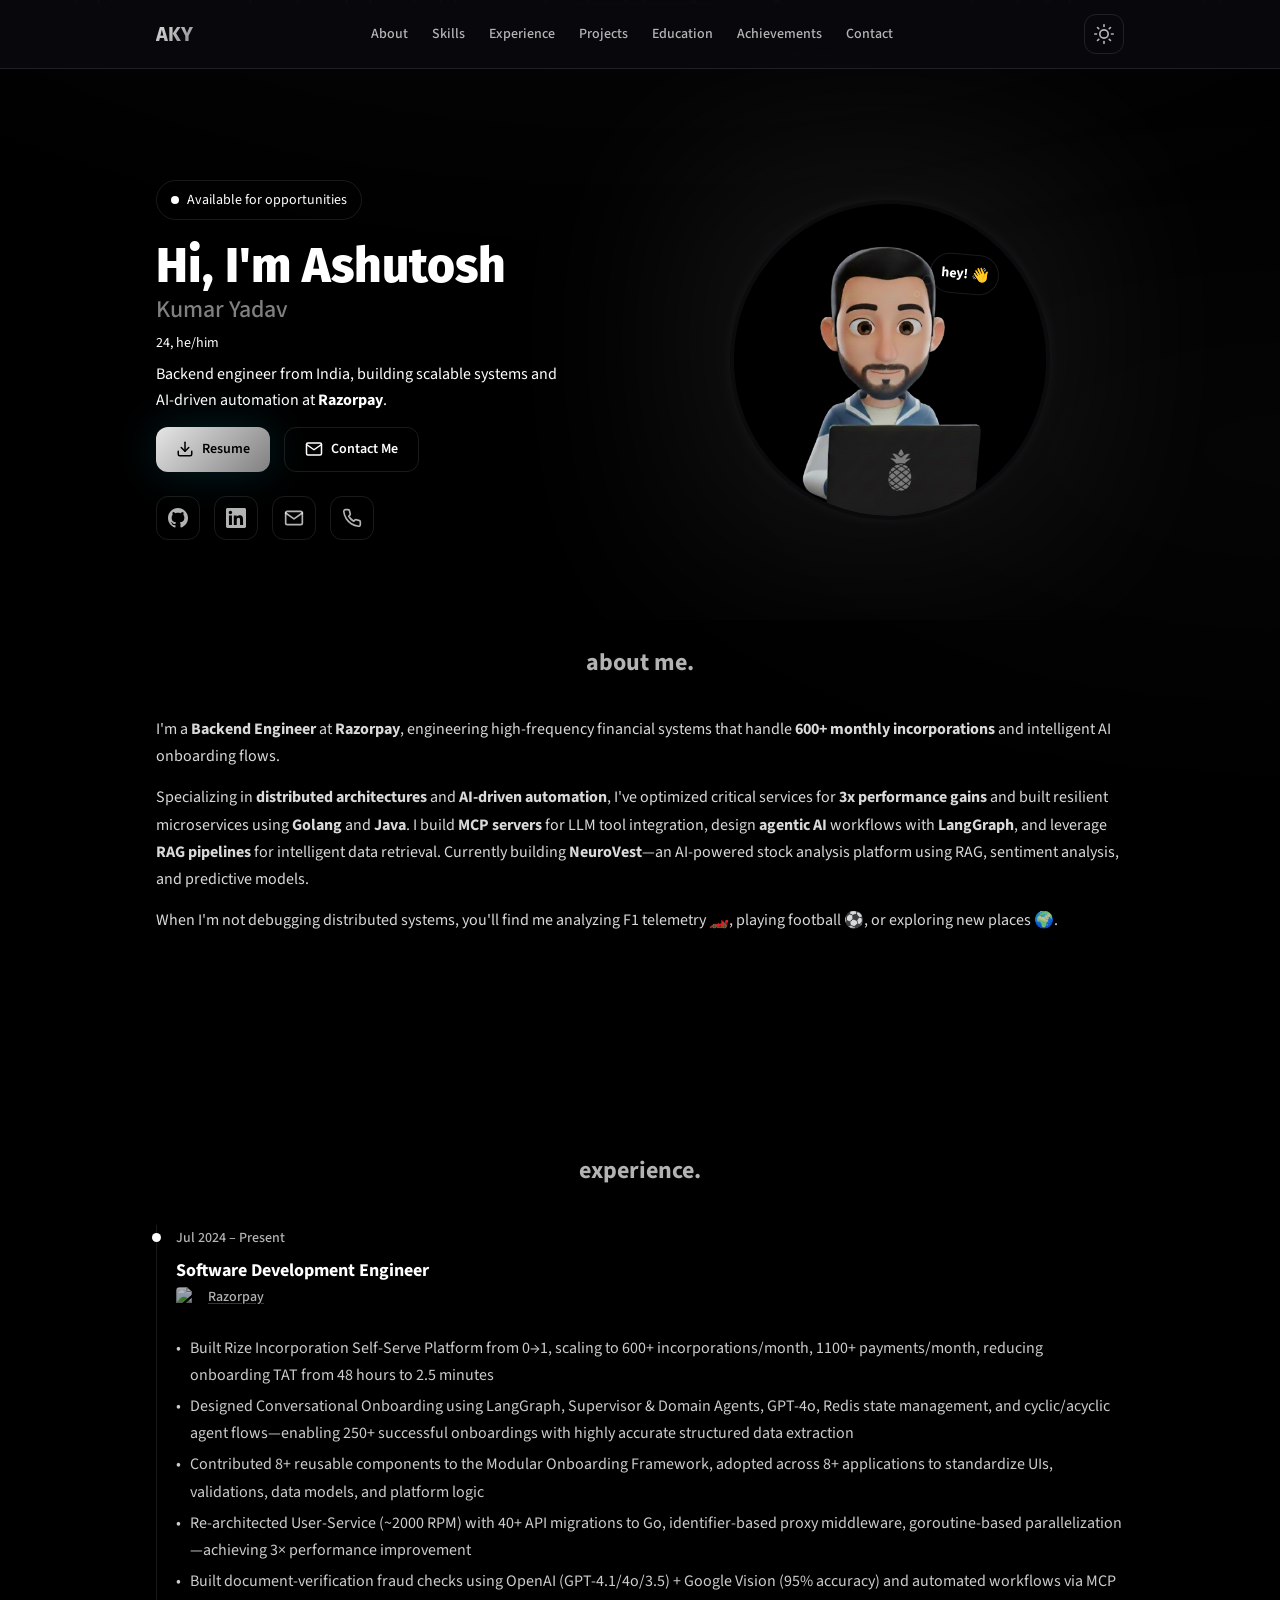
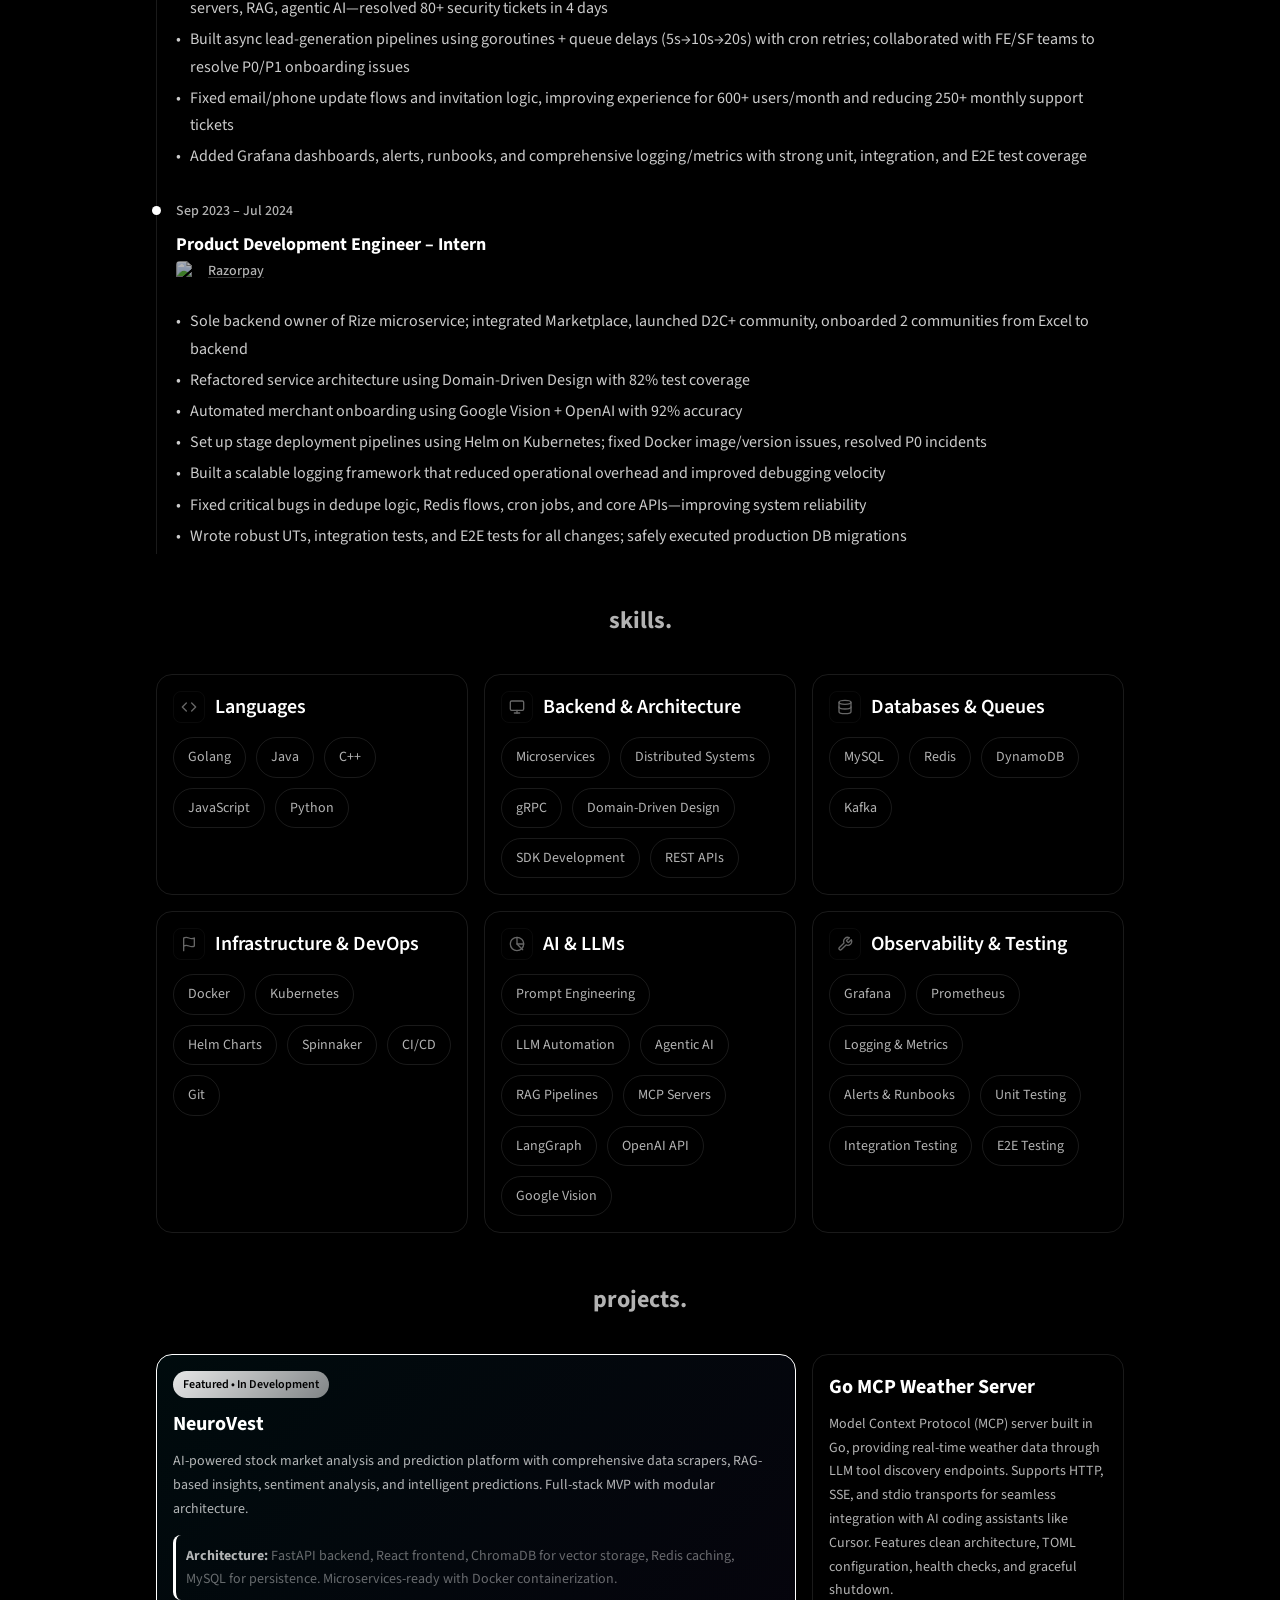
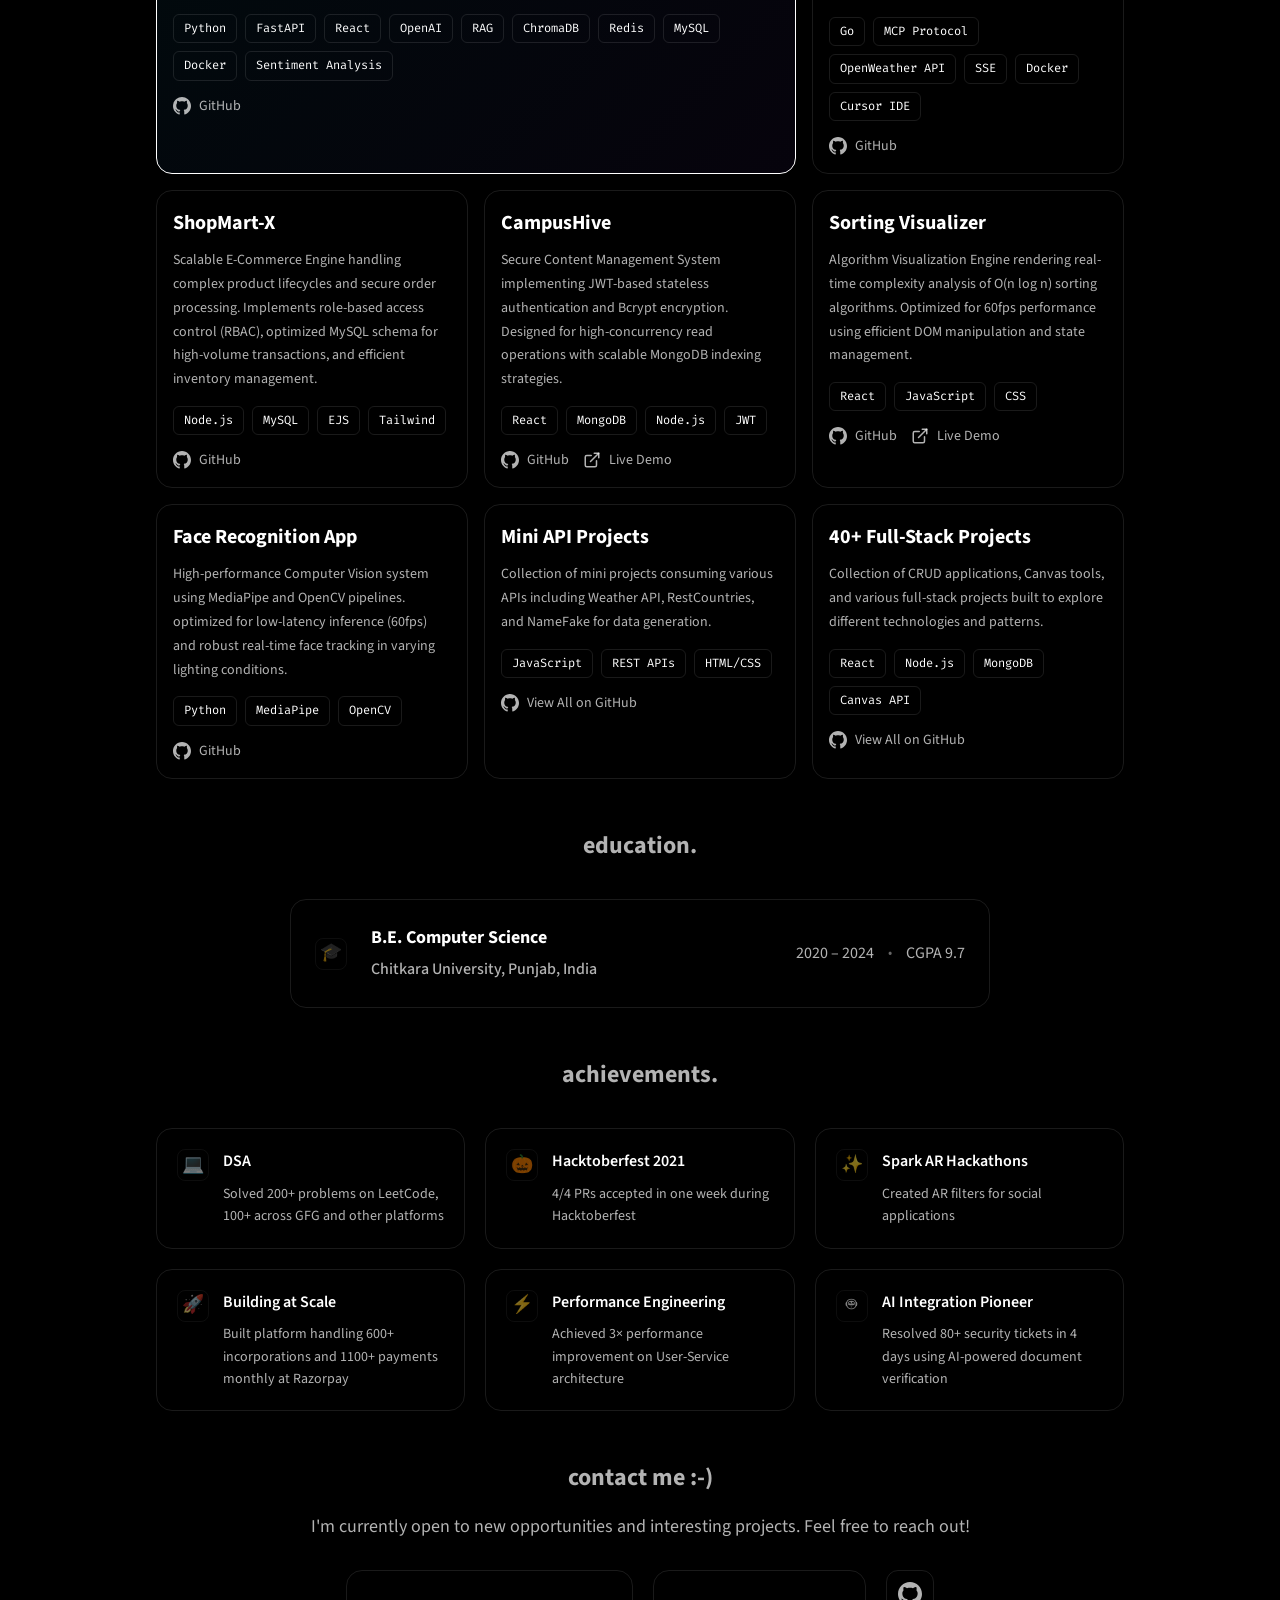
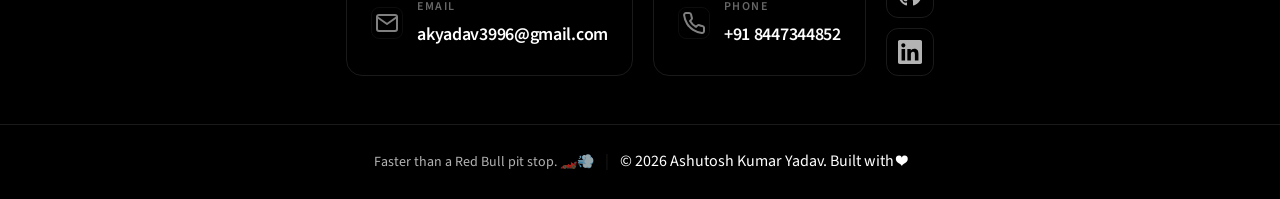
==== commit 124c2ef4: "feat: add MCP project card, update About with AI/MCP/RAG, fix resume link, NeuroVest public, README " ====
--- a/public/index.html
+++ b/public/index.html
@@ -137,7 +137,7 @@
           Backend engineer from India, building scalable systems and AI-driven automation at <strong>Razorpay</strong>.
         </p>
         <div class="hero-buttons">
-          <a href="assets/resume/Ashutosh_Resume.pdf" download class="btn btn-primary">
+          <a href="assets/resume/Ashutosh_Kumar_Yadav_Backend_Engineer.pdf" download class="btn btn-primary">
             <svg width="18" height="18" viewBox="0 0 24 24" fill="none" stroke="currentColor" stroke-width="2"
               stroke-linecap="round" stroke-linejoin="round">
               <path d="M21 15v4a2 2 0 0 1-2 2H5a2 2 0 0 1-2-2v-4"></path>
@@ -221,9 +221,10 @@
             optimized critical services
             for <strong>3x performance gains</strong> and built resilient microservices using <strong>Golang</strong>
             and <strong>Java</strong>.
-            My work lives at the intersection of <strong>scalability</strong>, <strong>reliability</strong>, and
-            <strong>developer experience</strong>—turning
-            complex requirements into elegant, production-ready software.
+            I build <strong>MCP servers</strong> for LLM tool integration, design <strong>agentic AI</strong> workflows
+            with <strong>LangGraph</strong>, and leverage <strong>RAG pipelines</strong> for intelligent data retrieval.
+            Currently building <strong>NeuroVest</strong>—an AI-powered stock analysis platform using RAG, sentiment
+            analysis, and predictive models.
           </p>
           <p>
             When I'm not debugging distributed systems, you'll find me analyzing F1 telemetry 🏎️, playing football ⚽,
@@ -480,14 +481,45 @@
               <span class="tech-tag">Sentiment Analysis</span>
             </div>
             <div class="project-links">
-              <span class="project-link private">
-                <svg viewBox="0 0 24 24" fill="none" stroke="currentColor" stroke-width="2" stroke-linecap="round"
-                  stroke-linejoin="round">
-                  <rect x="3" y="11" width="18" height="11" rx="2" ry="2"></rect>
-                  <path d="M7 11V7a5 5 0 0 1 10 0v4"></path>
-                </svg>
-                Private Repo
-              </span>
+              <a href="https://github.com/AshutoshKY/NeuroVest" target="_blank" rel="noopener noreferrer"
+                class="project-link">
+                <svg viewBox="0 0 24 24" fill="currentColor">
+                  <path
+                    d="M12 0c-6.626 0-12 5.373-12 12 0 5.302 3.438 9.8 8.207 11.387.599.111.793-.261.793-.577v-2.234c-3.338.726-4.033-1.416-4.033-1.416-.546-1.387-1.333-1.756-1.333-1.756-1.089-.745.083-.729.083-.729 1.205.084 1.839 1.237 1.839 1.237 1.07 1.834 2.807 1.304 3.492.997.107-.775.418-1.305.762-1.604-2.665-.305-5.467-1.334-5.467-5.931 0-1.311.469-2.381 1.236-3.221-.124-.303-.535-1.524.117-3.176 0 0 1.008-.322 3.301 1.23.957-.266 1.983-.399 3.003-.404 1.02.005 2.047.138 3.006.404 2.291-1.552 3.297-1.23 3.297-1.23.653 1.653.242 2.874.118 3.176.77.84 1.235 1.911 1.235 3.221 0 4.609-2.807 5.624-5.479 5.921.43.372.823 1.102.823 2.222v3.293c0 .319.192.694.801.576 4.765-1.589 8.199-6.086 8.199-11.386 0-6.627-5.373-12-12-12z" />
+                </svg>
+                GitHub
+              </a>
+            </div>
+          </div>
+        </div>
+
+        <div class="project-card reveal">
+
+          <div class="project-body">
+            <h3 class="project-title">Go MCP Weather Server</h3>
+            <p class="project-description">
+              Model Context Protocol (MCP) server built in Go, providing real-time weather data through LLM tool
+              discovery endpoints. Supports HTTP, SSE, and stdio transports for seamless integration with AI coding
+              assistants like Cursor. Features clean architecture, TOML configuration, health checks, and graceful
+              shutdown.
+            </p>
+            <div class="project-tech">
+              <span class="tech-tag">Go</span>
+              <span class="tech-tag">MCP Protocol</span>
+              <span class="tech-tag">OpenWeather API</span>
+              <span class="tech-tag">SSE</span>
+              <span class="tech-tag">Docker</span>
+              <span class="tech-tag">Cursor IDE</span>
+            </div>
+            <div class="project-links">
+              <a href="https://github.com/AshutoshKY/mcp-weather-server" target="_blank" rel="noopener noreferrer"
+                class="project-link">
+                <svg viewBox="0 0 24 24" fill="currentColor">
+                  <path
+                    d="M12 0c-6.626 0-12 5.373-12 12 0 5.302 3.438 9.8 8.207 11.387.599.111.793-.261.793-.577v-2.234c-3.338.726-4.033-1.416-4.033-1.416-.546-1.387-1.333-1.756-1.333-1.756-1.089-.745.083-.729.083-.729 1.205.084 1.839 1.237 1.839 1.237 1.07 1.834 2.807 1.304 3.492.997.107-.775.418-1.305.762-1.604-2.665-.305-5.467-1.334-5.467-5.931 0-1.311.469-2.381 1.236-3.221-.124-.303-.535-1.524.117-3.176 0 0 1.008-.322 3.301 1.23.957-.266 1.983-.399 3.003-.404 1.02.005 2.047.138 3.006.404 2.291-1.552 3.297-1.23 3.297-1.23.653 1.653.242 2.874.118 3.176.77.84 1.235 1.911 1.235 3.221 0 4.609-2.807 5.624-5.479 5.921.43.372.823 1.102.823 2.222v3.293c0 .319.192.694.801.576 4.765-1.589 8.199-6.086 8.199-11.386 0-6.627-5.373-12-12-12z" />
+                </svg>
+                GitHub
+              </a>
             </div>
           </div>
         </div>
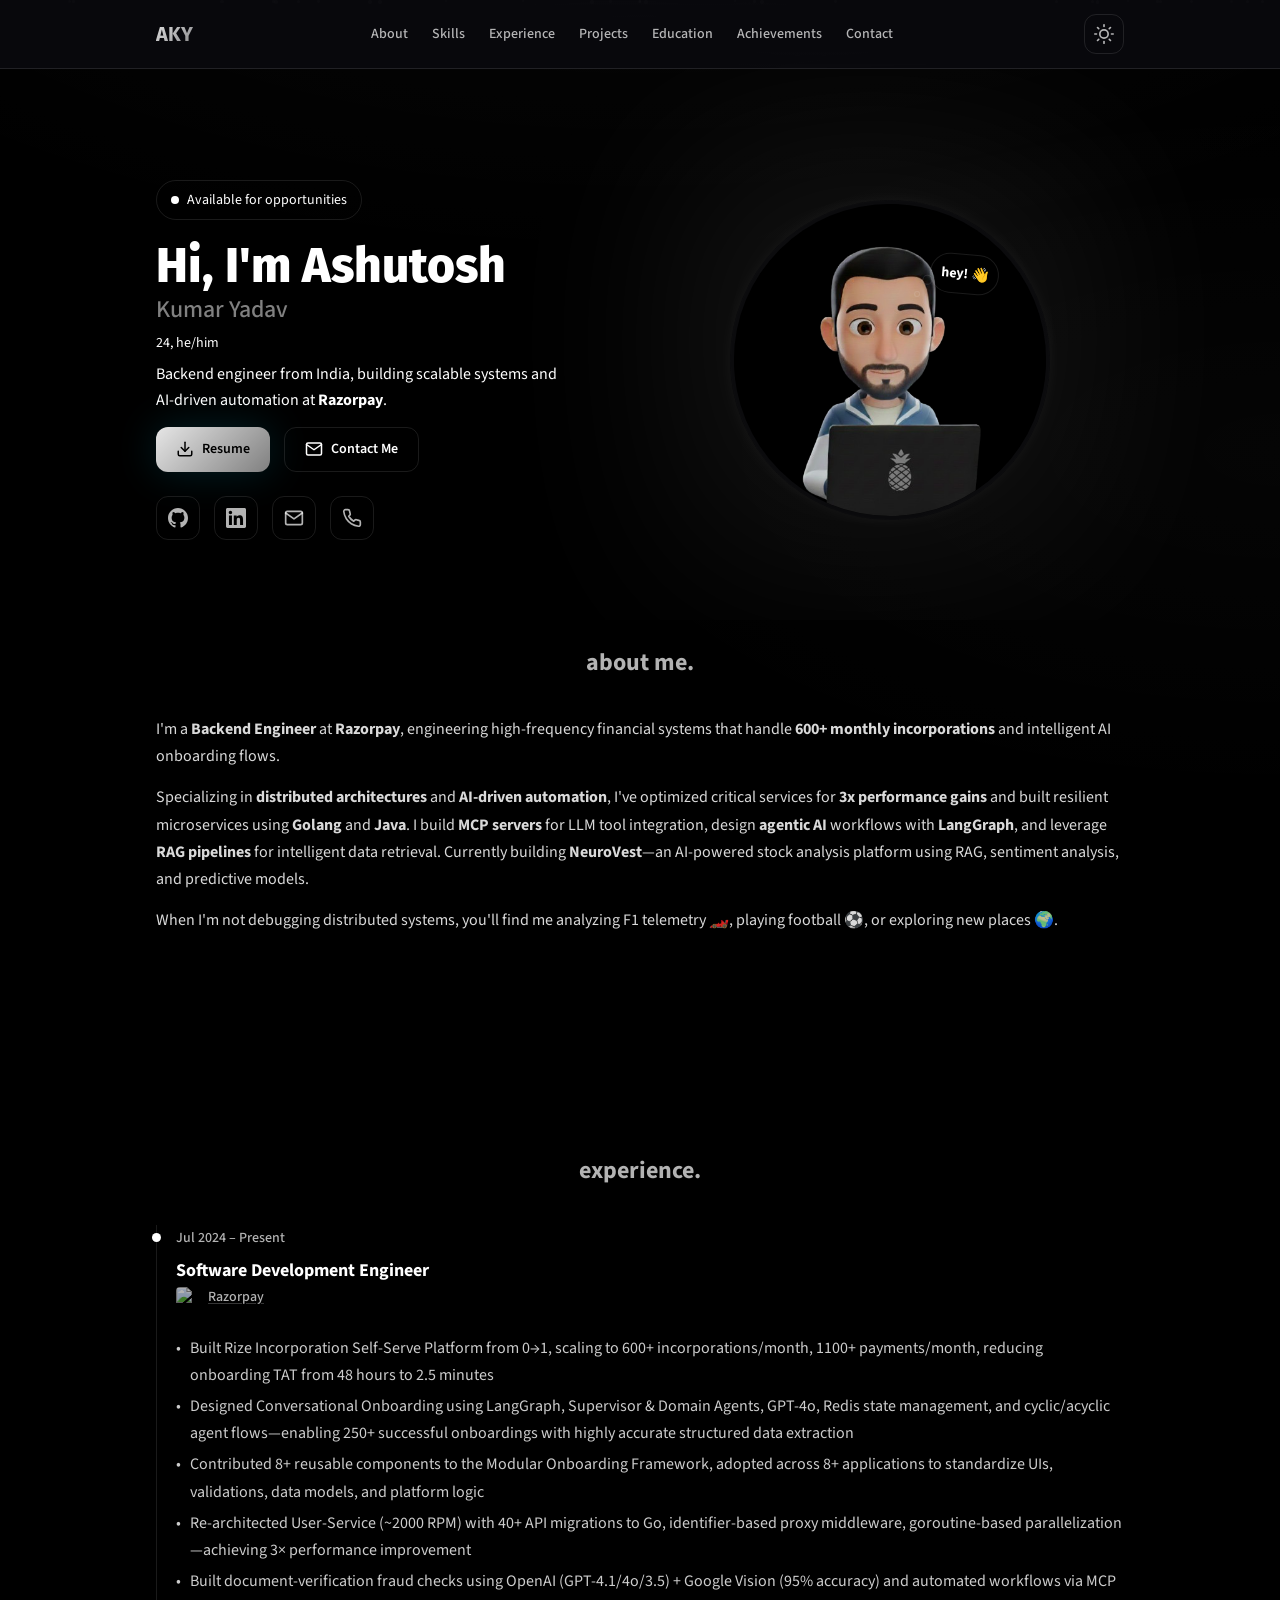
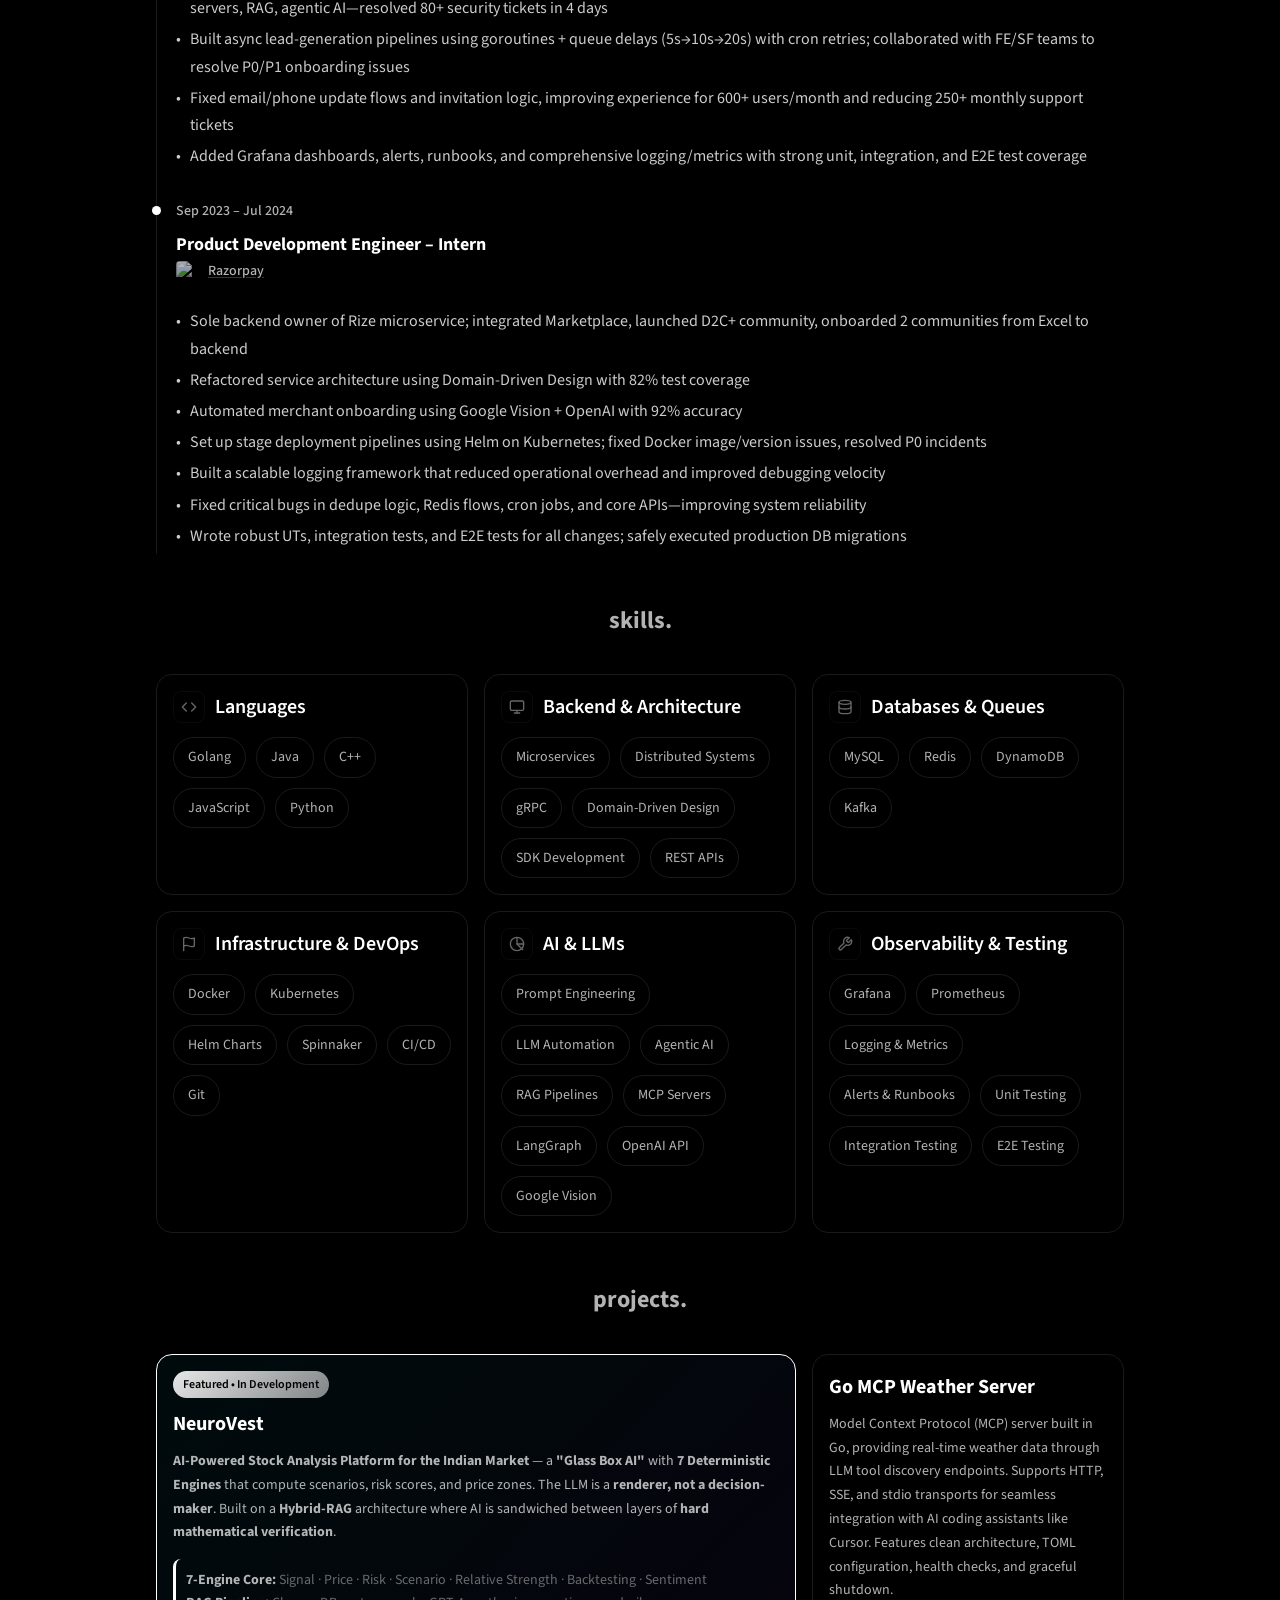
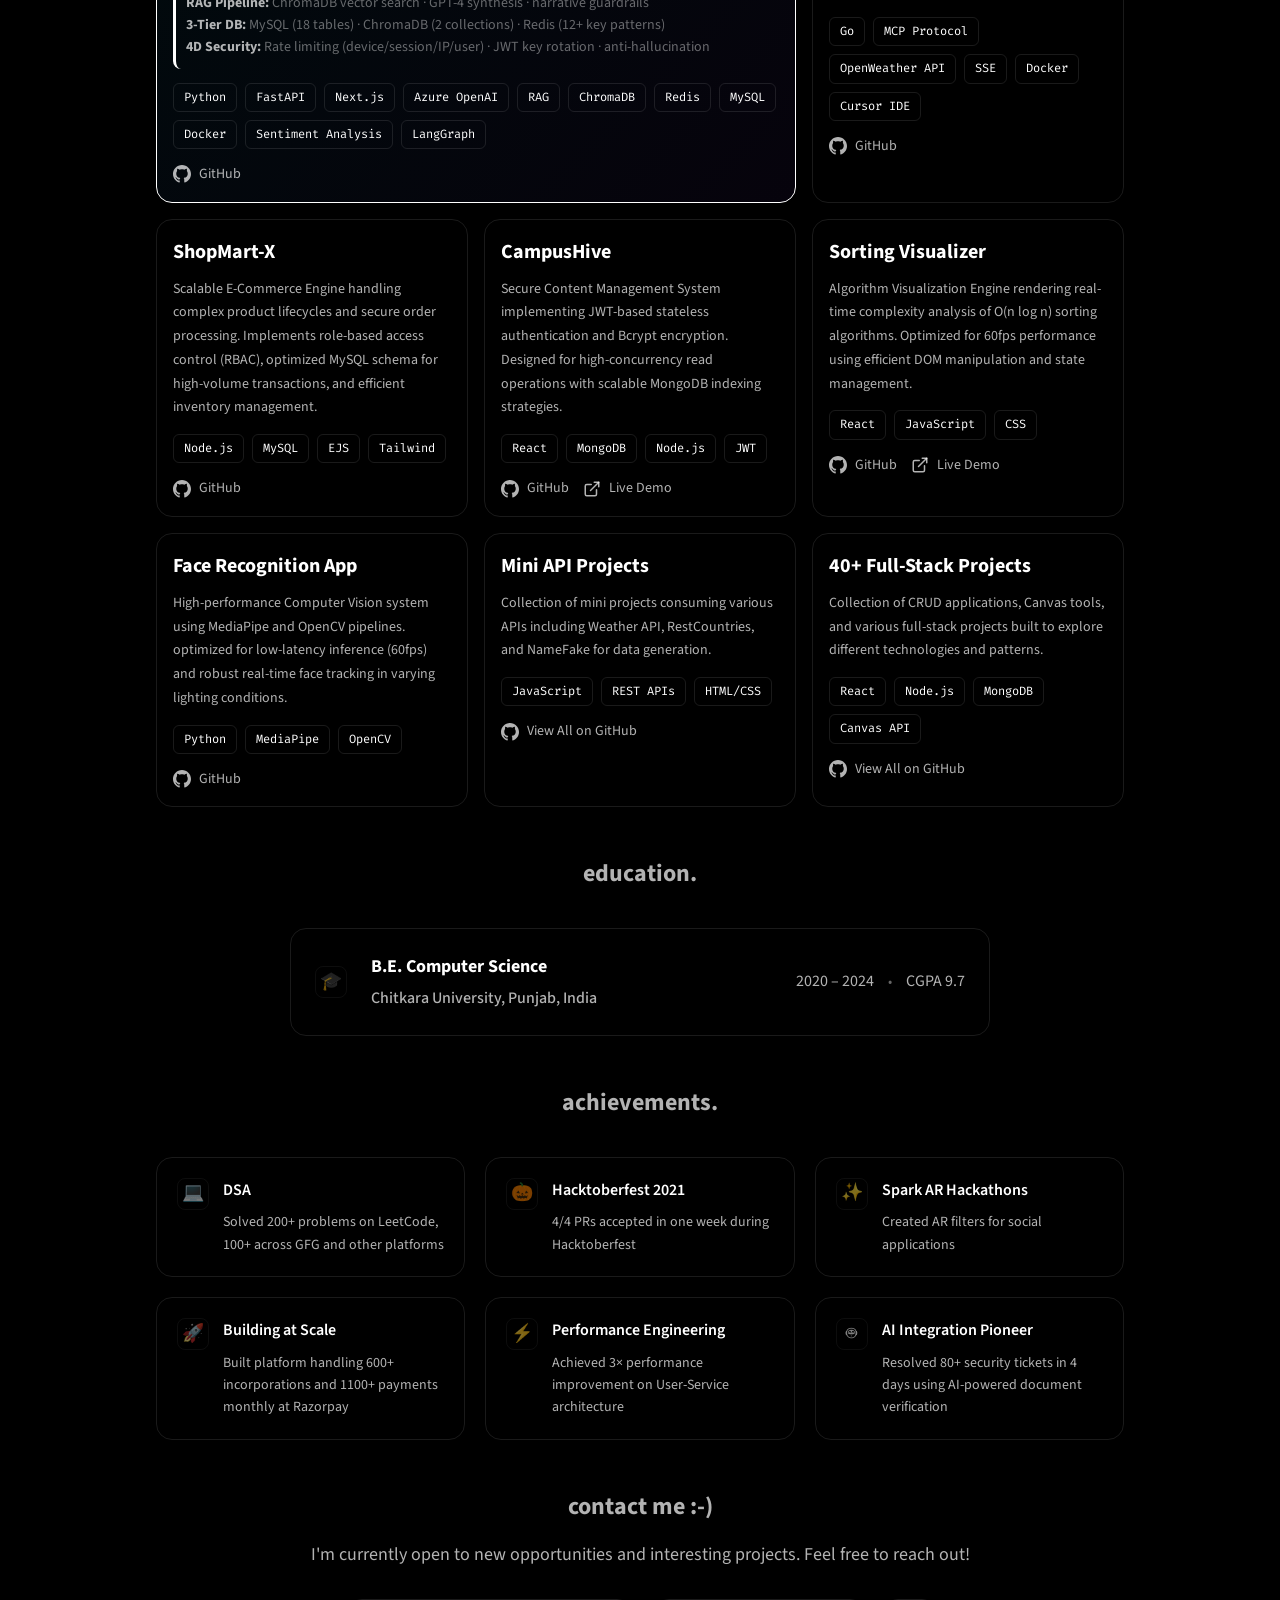
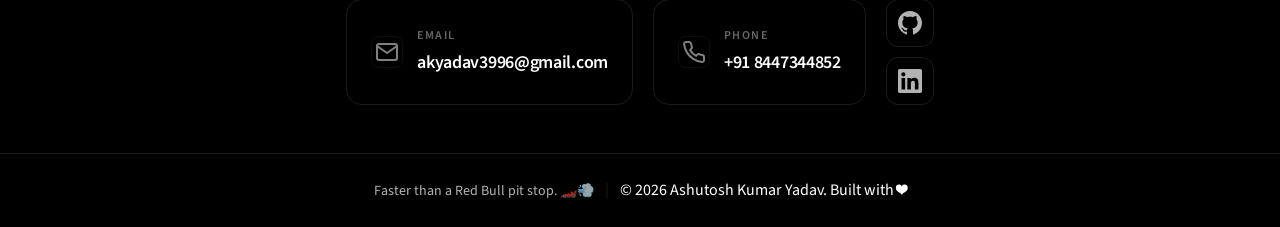
==== commit da8f5e38: "feat: enrich NeuroVest card (Glass Box AI, 7 engines, RAG, 4D security), update GitHub link, updated" ====
--- a/public/index.html
+++ b/public/index.html
@@ -461,27 +461,35 @@
             <div class="project-badge">Featured • In Development</div>
             <h3 class="project-title">NeuroVest</h3>
             <p class="project-description">
-              AI-powered stock market analysis and prediction platform with comprehensive data scrapers, RAG-based
-              insights, sentiment analysis, and intelligent predictions. Full-stack MVP with modular architecture.
+              <strong>AI-Powered Stock Analysis Platform for the Indian Market</strong> — a
+              <strong>"Glass Box AI"</strong> with <strong>7 Deterministic Engines</strong> that compute scenarios,
+              risk scores, and price zones. The LLM is a <strong>renderer, not a decision-maker</strong>.
+              Built on a <strong>Hybrid-RAG</strong> architecture where AI is sandwiched between layers of
+              <strong>hard mathematical verification</strong>.
             </p>
             <div class="project-architecture">
-              <strong>Architecture:</strong> FastAPI backend, React frontend, ChromaDB for vector storage, Redis
-              caching, MySQL for persistence. Microservices-ready with Docker containerization.
+              <strong>7-Engine Core:</strong> Signal · Price · Risk · Scenario · Relative Strength · Backtesting ·
+              Sentiment<br>
+              <strong>RAG Pipeline:</strong> ChromaDB vector search · GPT-4 synthesis · narrative guardrails<br>
+              <strong>3-Tier DB:</strong> MySQL (18 tables) · ChromaDB (2 collections) · Redis (12+ key patterns)<br>
+              <strong>4D Security:</strong> Rate limiting (device/session/IP/user) · JWT key rotation ·
+              anti-hallucination
             </div>
             <div class="project-tech">
               <span class="tech-tag">Python</span>
               <span class="tech-tag">FastAPI</span>
-              <span class="tech-tag">React</span>
-              <span class="tech-tag">OpenAI</span>
+              <span class="tech-tag">Next.js</span>
+              <span class="tech-tag">Azure OpenAI</span>
               <span class="tech-tag">RAG</span>
               <span class="tech-tag">ChromaDB</span>
               <span class="tech-tag">Redis</span>
               <span class="tech-tag">MySQL</span>
               <span class="tech-tag">Docker</span>
               <span class="tech-tag">Sentiment Analysis</span>
+              <span class="tech-tag">LangGraph</span>
             </div>
             <div class="project-links">
-              <a href="https://github.com/AshutoshKY/NeuroVest" target="_blank" rel="noopener noreferrer"
+              <a href="https://github.com/AshutoshKY/Nuerovest-Public" target="_blank" rel="noopener noreferrer"
                 class="project-link">
                 <svg viewBox="0 0 24 24" fill="currentColor">
                   <path
